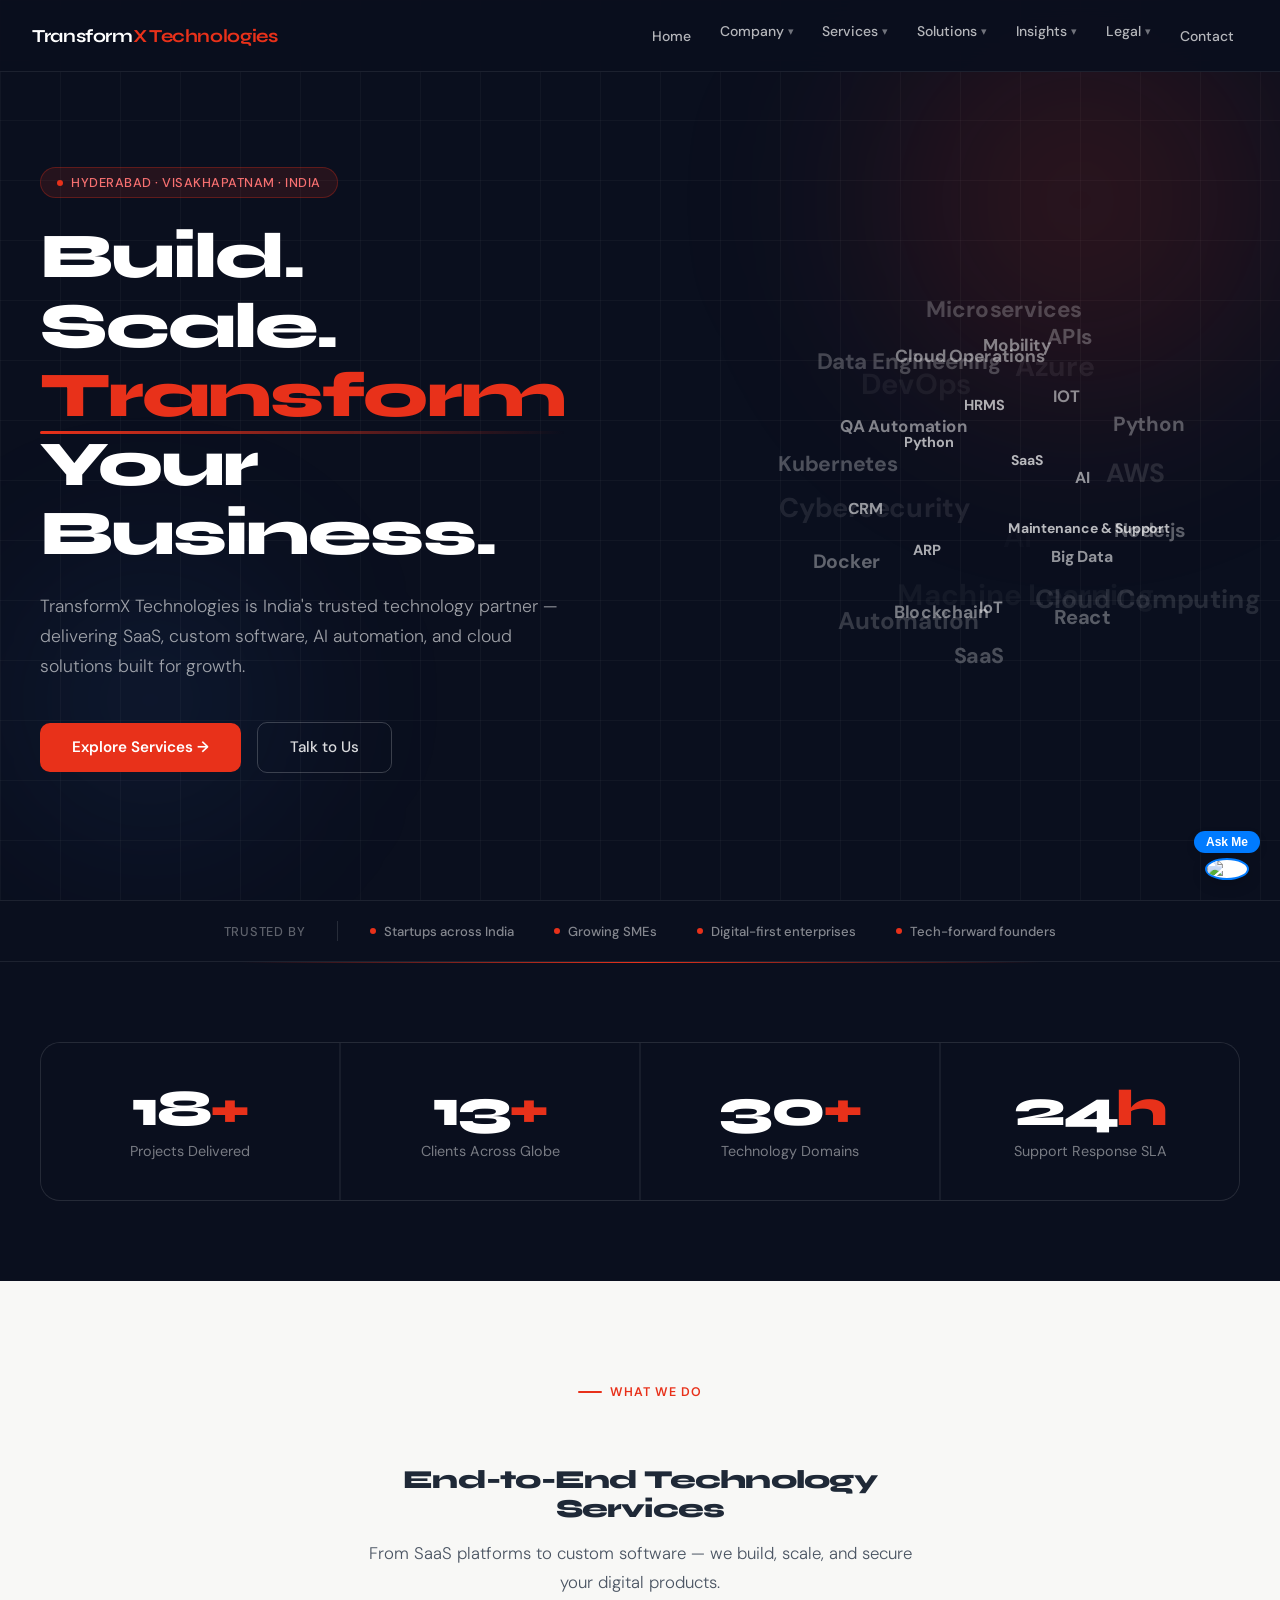
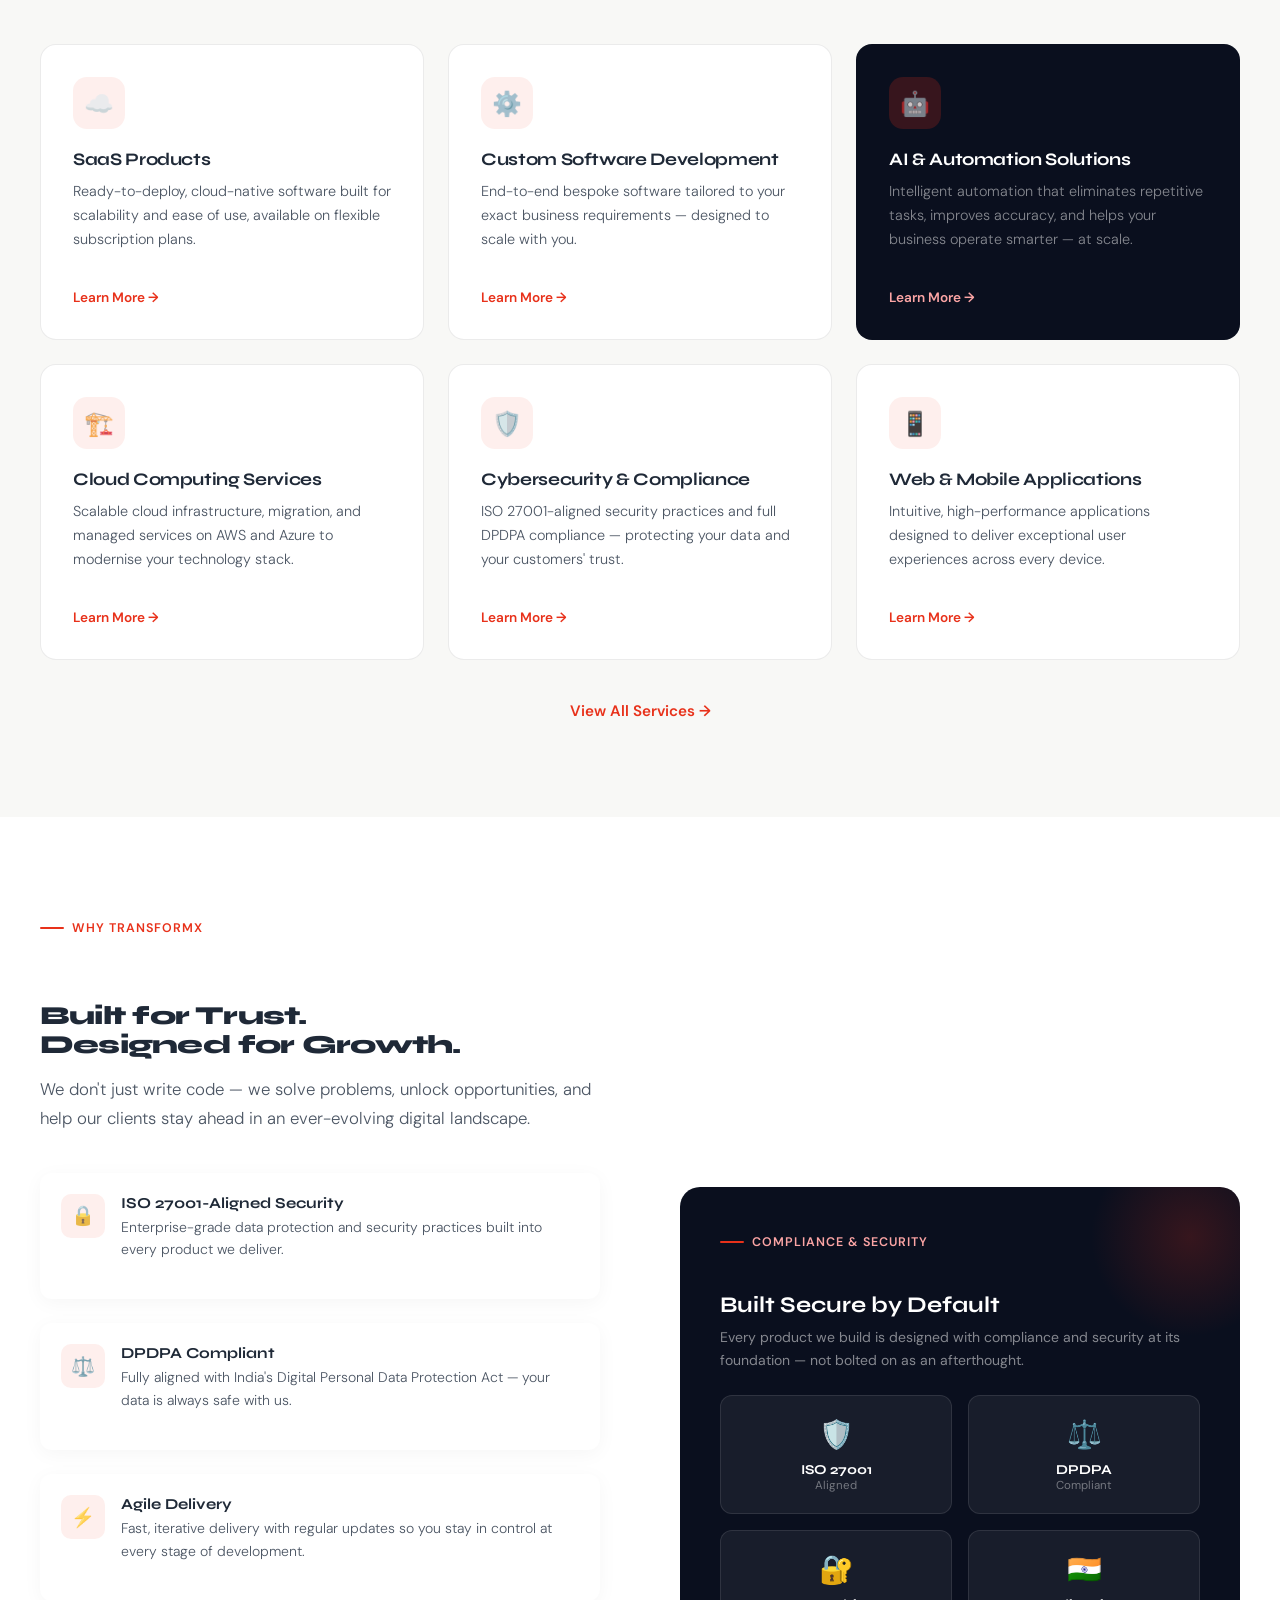
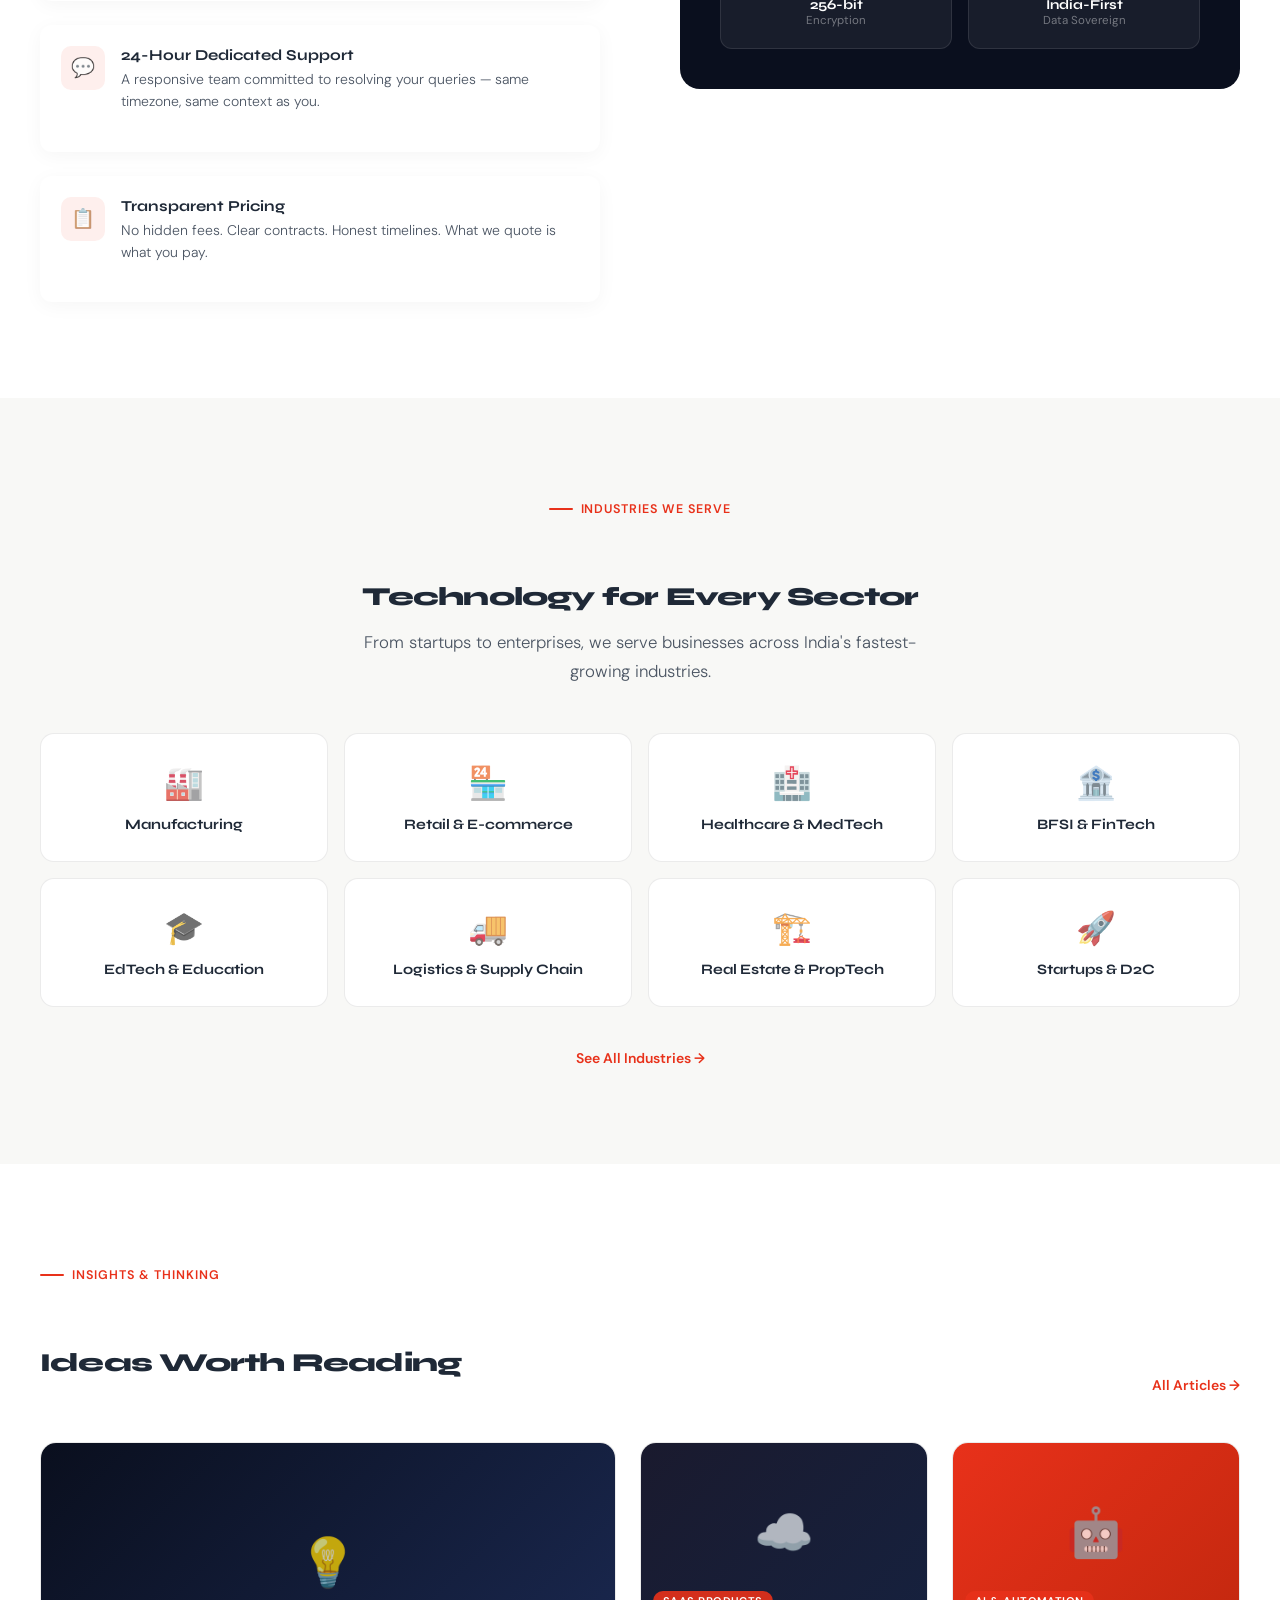
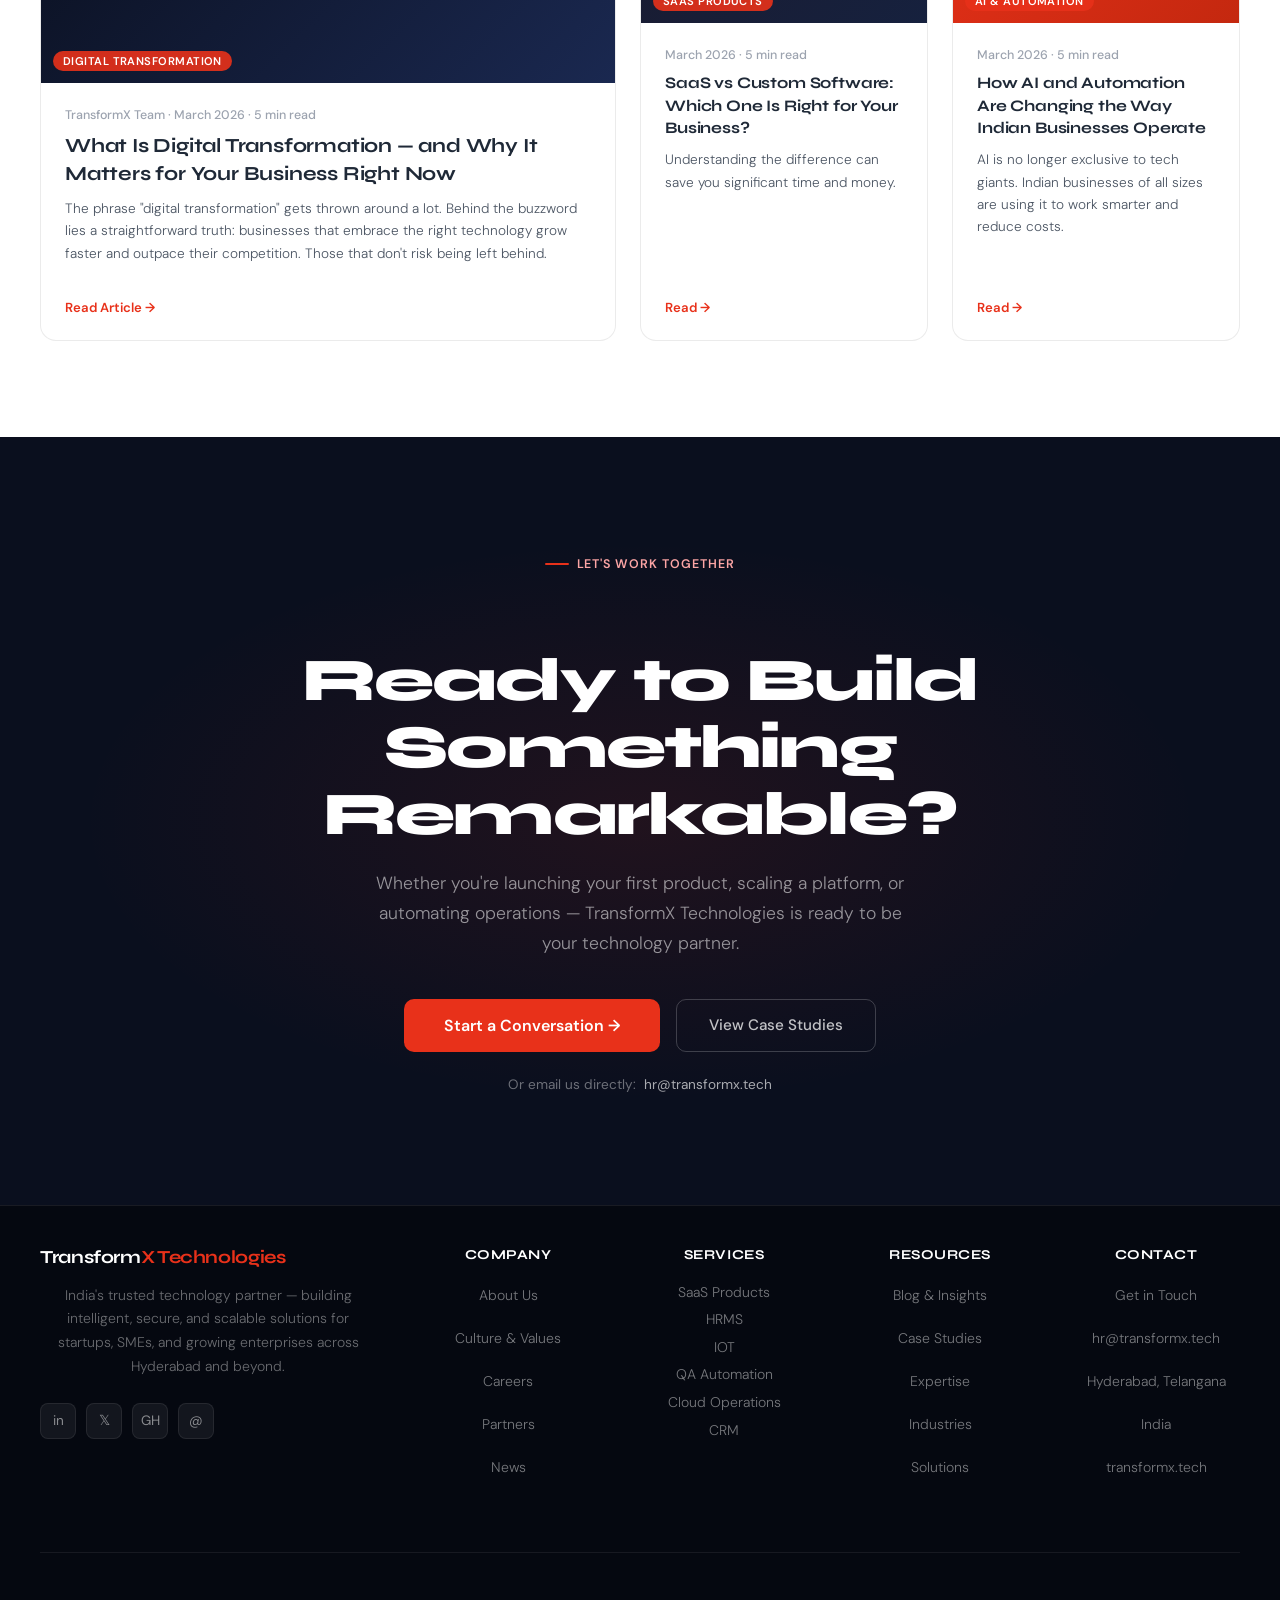
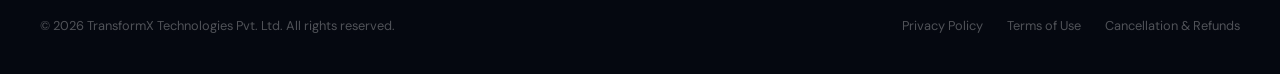
==== index.html @ 0c34adab "responsive" ====
<!DOCTYPE html>
<html lang="en">
<head>
  <meta charset="UTF-8">
  <meta name="viewport" content="width=device-width, initial-scale=1.0">

  <title>TransformX Technologies | Intelligent. Secure. Scalable.</title>

  <meta name="description" content="TransformX Technologies — India's trusted technology partner for SaaS, Custom Software, AI Automation, Cloud & Cybersecurity solutions.">

  <!-- ✅ FAVICON -->
  <link rel="icon" type="image/png" href="images\favicon.png">

  <!-- ✅ STYLES -->
  <link rel="stylesheet" href="styles.css">

  <!-- FONTS -->
  <link rel="preconnect" href="https://fonts.googleapis.com">
  <link href="https://fonts.googleapis.com/css2?family=Syne:wght@400;500;600;700;800&family=DM+Sans:ital,wght@0,300;0,400;0,500;0,600;1,400&display=swap" rel="stylesheet">
</head>
<body>

<!-- NAVBAR -->
<nav class="navbar" id="navbar">
  <a href="index.html" class="nav-logo">
    <img src="1774862507089_TransformX_Technologies__logo.jpg" alt="TransformX Logo" onerror="this.style.display='none'">
    <span class="nav-logo-text">Transform<span>X Technologies</span></span>
  </a>
  <ul class="nav-links">
    <li><a href="index.html">Home</a></li>
    <li class="nav-dropdown">
      <a href="company.html">Company</a>
      <div class="dropdown-menu">
        <a href="company.html#about">About Us</a>
        <a href="company.html#culture">Culture & Values</a>
        <a href="company.html#careers">Careers</a>
        <a href="company.html#partners">Partners</a>
      </div>
    </li>
    <li class="nav-dropdown">
      <a href="services.html">Services</a>
      <div class="dropdown-menu">
        <a href="services.html">All Services</a>
        <a href="services.html#saas">SaaS Products</a>
        <a href="services.html#hrms">HRMS</a>
        <a href="services.html#iot">IOT</a>
        <a href="services.html#qa">QA Automation</a>
        <a href="services.html#cloud">Cloud Operations</a>
        <a href="services.html#crm">CRM</a>
      </div>
    </li>
    <li class="nav-dropdown">
      <a href="solutions.html">Solutions</a>
      <div class="dropdown-menu">
        <a href="solutions.html">All Solutions</a>
        <a href="solutions.html#industries">By Industry</a>
        <a href="solutions.html#expertise">Expertise</a>
      </div>
    </li>
    <li class="nav-dropdown">
      <a href="insights.html">Insights</a>
      <div class="dropdown-menu">
        <a href="insights.html#blogs">Blog & Articles</a>
        <a href="insights.html#case-studies">Case Studies</a>
        <a href="insights.html#news">News</a>
      </div>
    </li>
        <li class="nav-dropdown">
      <a href="terms.html" class="active">Legal</a>
      <div class="dropdown-menu">
        <a href="terms.html#privacy">Privacy Policy</a>
        <a href="terms.html#terms">Terms of Use</a>
        <a href="terms.html#refund">Refund Policy</a>
      </div>
    </li>
    <li><a href="contact.html">Contact</a></li>
    
  </ul>
  <button class="nav-toggle" id="navToggle" aria-label="Menu">
    <span></span><span></span><span></span>
  </button>
</nav>

<!-- MOBILE NAV -->
<div class="mobile-nav" id="mobileNav">
  <a href="index.html">Home</a>
  <a href="company.html#about ">About Us</a>
  <a href="services.html">Services</a>
  <a href="solutions.html">Solutions</a>
  <a href="solutions.html#industries">Industries</a>
  <a href="solutions.html#expertise">Expertise</a>
  <a href="insights.html">Insights</a>
  <a href="insights.html#case-studies">Case Studies</a>
  <a href="careers.html">Careers</a>
  <a href="company.html#culture">Culture & Values</a>
  <a href="company.html#partners">Partners</a>
  <a href="insights.html#news">News</a>
  <a href="contact.html">Contact Us</a>
  <a href="contact.html" class="mob-cta">Get Started →</a>
</div>

<!-- HERO -->
<section class="hero">
  <div class="hero-bg">
    <div class="hero-grid"></div>
    <div class="hero-orb hero-orb-1"></div>
    <div class="hero-orb hero-orb-2"></div>
  </div>
  <div class="hero-inner">
    <div class="hero-content">
      <div class="hero-badge">Hyderabad · Visakhapatnam · India</div>
      <h1 class="hero-title">
        Build. Scale.<br>
        <span class="underline-text accent">Transform</span><br>
        Your Business.
      </h1>
      <p class="hero-desc">TransformX Technologies is India's trusted technology partner — delivering SaaS, custom software, AI automation, and cloud solutions built for growth.</p>
      <div class="hero-actions">
        <a href="services.html" class="btn-primary">Explore Services →</a>
        <a href="contact.html" class="btn-outline">Talk to Us</a>
      </div>
    </div>
    <div class="hero-visual">
  <div class="text-cloud" id="textCloud">

  <span>AI</span>
  <span>Machine Learning</span>
  <span>Cloud Computing</span>
  <span>AWS</span>
  <span>Azure</span>
  <span>DevOps</span>
  <span>Cybersecurity</span>
  <span>Automation</span>
  <span>SaaS</span>
  <span>React</span>
  <span>Node.js</span>
  <span>Python</span>
  <span>APIs</span>
  <span>Microservices</span>
  <span>Data Engineering</span>
  <span>Kubernetes</span>
  <span>Docker</span>
  <span>Blockchain</span>
  <span>IoT</span>
  <span>Big Data</span>

    <span>AI</span>
  <span>IOT</span>
  <span>Mobility</span>
  <span>Cloud Operations</span>
  <span>QA Automation</span>
  <span>CRM</span>
  <span>ARP</span>
  <span>Maintenance & Support</span>
  <span>SaaS</span>
  <span>HRMS</span>
  <span>Python</span>
  </div>
</div>
      
    </div>
  </div>
</section>

<!-- TRUST BAR -->
<div class="trust-bar">
  <div class="trust-inner">
    <span class="trust-label">Trusted by</span>
    <div class="trust-divider"></div>
    <div class="trust-items">
      <div class="trust-item"><span class="dot"></span>Startups across India</div>
      <div class="trust-item"><span class="dot"></span>Growing SMEs</div>
      <div class="trust-item"><span class="dot"></span>Digital-first enterprises</div>
      <div class="trust-item"><span class="dot"></span>Tech-forward founders</div>
    </div>
  </div>
</div>

<!-- STATS -->
<div class="stats-section">
  <div class="section-inner">
    <div class="stats-grid">
      <div class="stat-card fade-up">
        <div class="stat-num">18<span class="red">+</span></div>
        <div class="stat-label">Projects Delivered</div>
      </div>
      <div class="stat-card fade-up fade-up-delay-1">
        <div class="stat-num">13<span class="red">+</span></div>
        <div class="stat-label">Clients Across Globe</div>
      </div>
      <div class="stat-card fade-up fade-up-delay-2">
        <div class="stat-num">30<span class="red">+</span></div>
        <div class="stat-label">Technology Domains</div>
      </div>
      <div class="stat-card fade-up fade-up-delay-3">
        <div class="stat-num">24<span class="red">h</span></div>
        <div class="stat-label">Support Response SLA</div>
      </div>
    </div>
  </div>
</div>

<!-- SERVICES -->
<section class="services-section">
  <div class="section-inner">
    <div class="services-header">
      <div>
        <div class="section-tag">What We Do</div>
        <h2 class="section-title">End-to-End Technology<br>Services</h2>
      </div>
      <div>
        <p class="section-desc">From SaaS platforms to custom software — we build, scale, and secure your digital products.</p>
      </div>
    </div>
    <div class="services-grid">
      <a href="services.html#saas" class="service-card fade-up">
        <div class="service-icon">☁️</div>
        <div class="service-name">SaaS Products</div>
        <p class="service-desc">Ready-to-deploy, cloud-native software built for scalability and ease of use, available on flexible subscription plans.</p>
        <span class="service-link">Learn More →</span>
      </a>
      <a href="services.html#custom" class="service-card fade-up fade-up-delay-1">
        <div class="service-icon">⚙️</div>
        <div class="service-name">Custom Software Development</div>
        <p class="service-desc">End-to-end bespoke software tailored to your exact business requirements — designed to scale with you.</p>
        <span class="service-link">Learn More →</span>
      </a>
      <a href="services.html#ai" class="service-card featured fade-up fade-up-delay-2">
        <div class="service-icon">🤖</div>
        <div class="service-name">AI & Automation Solutions</div>
        <p class="service-desc">Intelligent automation that eliminates repetitive tasks, improves accuracy, and helps your business operate smarter — at scale.</p>
        <span class="service-link" style="color: #fca5a5;">Learn More →</span>
      </a>
      <a href="services.html#cloud" class="service-card fade-up fade-up-delay-1">
        <div class="service-icon">🏗️</div>
        <div class="service-name">Cloud Computing Services</div>
        <p class="service-desc">Scalable cloud infrastructure, migration, and managed services on AWS and Azure to modernise your technology stack.</p>
        <span class="service-link">Learn More →</span>
      </a>
      <a href="services.html#cyber" class="service-card fade-up fade-up-delay-2">
        <div class="service-icon">🛡️</div>
        <div class="service-name">Cybersecurity & Compliance</div>
        <p class="service-desc">ISO 27001-aligned security practices and full DPDPA compliance — protecting your data and your customers' trust.</p>
        <span class="service-link">Learn More →</span>
      </a>
      <a href="services.html#web" class="service-card fade-up fade-up-delay-3">
        <div class="service-icon">📱</div>
        <div class="service-name">Web & Mobile Applications</div>
        <p class="service-desc">Intuitive, high-performance applications designed to deliver exceptional user experiences across every device.</p>
        <span class="service-link">Learn More →</span>
      </a>
    </div>

    <div class="services-cta">
  <a href="services.html" class="link-btn">View All Services →</a>
</div>

  </div>
</section>

<!-- WHY US -->
<section class="why-section">
  <div class="section-inner">
    <div class="why-grid">
      <div>
        <div class="section-tag">Why TransformX</div>
        <h2 class="section-title">Built for Trust.<br>Designed for Growth.</h2>
        <p class="section-desc" style="margin-bottom: 2.5rem;">We don't just write code — we solve problems, unlock opportunities, and help our clients stay ahead in an ever-evolving digital landscape.</p>
        <div class="why-features">
          <div class="why-feature fade-up">
            <div class="why-icon">🔒</div>
            <div class="why-content">
              <h4>ISO 27001-Aligned Security</h4>
              <p>Enterprise-grade data protection and security practices built into every product we deliver.</p>
            </div>
          </div>
          <div class="why-feature fade-up fade-up-delay-1">
            <div class="why-icon">⚖️</div>
            <div class="why-content">
              <h4>DPDPA Compliant</h4>
              <p>Fully aligned with India's Digital Personal Data Protection Act — your data is always safe with us.</p>
            </div>
          </div>
          <div class="why-feature fade-up fade-up-delay-2">
            <div class="why-icon">⚡</div>
            <div class="why-content">
              <h4>Agile Delivery</h4>
              <p>Fast, iterative delivery with regular updates so you stay in control at every stage of development.</p>
            </div>
          </div>
          <div class="why-feature fade-up fade-up-delay-3">
            <div class="why-icon">💬</div>
            <div class="why-content">
              <h4>24-Hour Dedicated Support</h4>
              <p>A responsive team committed to resolving your queries — same timezone, same context as you.</p>
            </div>
          </div>
          <div class="why-feature fade-up">
            <div class="why-icon">📋</div>
            <div class="why-content">
              <h4>Transparent Pricing</h4>
              <p>No hidden fees. Clear contracts. Honest timelines. What we quote is what you pay.</p>
            </div>
          </div>
        </div>
      </div>
      <div class="fade-up">

  <!-- VIDEO FIRST -->
  <div class="compliance-video">
    <video autoplay muted loop playsinline preload="auto">
      <source src="https://dynamic.heygen.ai/www/Home%20-%20Page%20-%20Rebrand/HEYGEN_Orb_home_ios.mp4" type="video/mp4">
    </video>
  </div>

  <!-- CARD BELOW -->
  <div class="compliance-card">
    <div class="section-tag" style="color: #fca5a5;">Compliance & Security</div>
    <h3 style="font-family: 'Syne', sans-serif; font-size: 1.4rem; font-weight: 700; color: white; margin-bottom: 0.5rem;">Built Secure by Default</h3>
    <p style="font-size: 0.875rem; color: rgba(255,255,255,0.5); line-height: 1.6;">
      Every product we build is designed with compliance and security at its foundation — not bolted on as an afterthought.
    </p>

    <div class="compliance-badges">
      <div class="compliance-badge"><span class="emoji">🛡️</span><div class="name">ISO 27001</div><div class="sub">Aligned</div></div>
      <div class="compliance-badge"><span class="emoji">⚖️</span><div class="name">DPDPA</div><div class="sub">Compliant</div></div>
      <div class="compliance-badge"><span class="emoji">🔐</span><div class="name">256-bit</div><div class="sub">Encryption</div></div>
      <div class="compliance-badge"><span class="emoji">🇮🇳</span><div class="name">India-First</div><div class="sub">Data Sovereign</div></div>
    </div>
  </div>

</div>
    </div>
  </div>
</section>

<!-- INDUSTRIES -->
<section class="industries-section">
  <div class="section-inner">
    <div style="text-align: center; margin-bottom: 3rem;">
      <div class="section-tag" style="justify-content: center;">Industries We Serve</div>
      <h2 class="section-title" style="text-align: center;">Technology for Every Sector</h2>
      <p class="section-desc" style="margin: 0 auto; text-align: center;">From startups to enterprises, we serve businesses across India's fastest-growing industries.</p>
    </div>
    <div class="industries-grid">
      <div class="industry-card fade-up"><span class="industry-icon">🏭</span><div class="industry-name">Manufacturing</div></div>
      <div class="industry-card fade-up fade-up-delay-1"><span class="industry-icon">🏪</span><div class="industry-name">Retail & E-commerce</div></div>
      <div class="industry-card fade-up fade-up-delay-2"><span class="industry-icon">🏥</span><div class="industry-name">Healthcare & MedTech</div></div>
      <div class="industry-card fade-up fade-up-delay-3"><span class="industry-icon">🏦</span><div class="industry-name">BFSI & FinTech</div></div>
      <div class="industry-card fade-up"><span class="industry-icon">🎓</span><div class="industry-name">EdTech & Education</div></div>
      <div class="industry-card fade-up fade-up-delay-1"><span class="industry-icon">🚚</span><div class="industry-name">Logistics & Supply Chain</div></div>
      <div class="industry-card fade-up fade-up-delay-2"><span class="industry-icon">🏗️</span><div class="industry-name">Real Estate & PropTech</div></div>
      <div class="industry-card fade-up fade-up-delay-3"><span class="industry-icon">🚀</span><div class="industry-name">Startups & D2C</div></div>
    </div>
    <div style="text-align: center; margin-top: 2.5rem;"><a href="industries.html" class="link-btn">See All Industries →</a></div>
  </div>
</section>

<!-- INSIGHTS -->
<section class="insights-section">
  <div class="section-inner">
    <div class="insights-header">
      <div>
        <div class="section-tag">Insights & Thinking</div>
        <h2 class="section-title">Ideas Worth Reading</h2>
      </div>
      <a href="insights.html" class="link-btn">All Articles →</a>
    </div>
    <div class="insights-grid">
      <a href="insights.html#digital-transformation" class="insight-card featured fade-up">
        <div class="insight-img bg-1"><span>💡</span><span class="insight-tag">Digital Transformation</span></div>
        <div class="insight-body">
          <div class="insight-meta">TransformX Team · March 2026 · 5 min read</div>
          <div class="insight-title">What Is Digital Transformation — and Why It Matters for Your Business Right Now</div>
          <p class="insight-excerpt">The phrase "digital transformation" gets thrown around a lot. Behind the buzzword lies a straightforward truth: businesses that embrace the right technology grow faster and outpace their competition. Those that don't risk being left behind.</p>
          <span class="insight-read-more">Read Article →</span>
        </div>
      </a>
      <a href="insights.html#saas-vs-custom" class="insight-card fade-up fade-up-delay-1">
        <div class="insight-img bg-2"><span>☁️</span><span class="insight-tag">SaaS Products</span></div>
        <div class="insight-body">
          <div class="insight-meta">March 2026 · 5 min read</div>
          <div class="insight-title">SaaS vs Custom Software: Which One Is Right for Your Business?</div>
          <p class="insight-excerpt">Understanding the difference can save you significant time and money.</p>
          <span class="insight-read-more">Read →</span>
        </div>
      </a>
      <a href="insights.html#ai-automation" class="insight-card fade-up fade-up-delay-2">
        <div class="insight-img bg-4"><span>🤖</span><span class="insight-tag">AI & Automation</span></div>
        <div class="insight-body">
          <div class="insight-meta">March 2026 · 5 min read</div>
          <div class="insight-title">How AI and Automation Are Changing the Way Indian Businesses Operate</div>
          <p class="insight-excerpt">AI is no longer exclusive to tech giants. Indian businesses of all sizes are using it to work smarter and reduce costs.</p>
          <span class="insight-read-more">Read →</span>
        </div>
      </a>
    </div>
  </div>
</section>

<!-- CTA -->
<section class="cta-section">
  <div class="section-inner" style="position: relative; z-index: 2;">
    <div class="section-tag" style="justify-content: center; color: #fca5a5;">Let's Work Together</div>
    <h2 class="cta-title">Ready to Build Something<br>Remarkable?</h2>
    <p class="cta-desc">Whether you're launching your first product, scaling a platform, or automating operations — TransformX Technologies is ready to be your technology partner.</p>
    <div class="cta-actions">
      <a href="contact.html" class="btn-primary" style="font-size: 1rem; padding: 1rem 2.5rem;">Start a Conversation →</a>
      <a href="insights.html#case-studies" class="btn-outline" style="color: rgba(255,255,255,0.75);">View Case Studies</a>
    </div>
    <div class="cta-email">
      <span>Or email us directly:</span>
      <a href="mailto:hr@transformx.tech">hr@transformx.tech</a>
    </div>
  </div>
</section>


<!-- Chatbot Container -->
<!-- Bot Container -->
<div id="bot-container">
    <div id="chat-window" class="hidden">
        <div id="chat-header">
            <span>TransformX Assistant</span>
            <button onclick="toggleChat()" id="close-btn">&times;</button>
        </div>
        <div id="chat-body">
            <div class="bot-msg">Hi! I am TransformX Bot. How can I assist you today?</div>
        </div>
        <div id="chat-footer">
            <!-- Text color forced to Black here -->
            <input type="text" id="user-input" placeholder="Type your message..." autocomplete="off" style="color: black !important; background-color: white !important;">
            <button onclick="sendMessage()" id="send-btn">Send</button>
        </div>
    </div>

    <div id="bot-icon-wrapper" onclick="toggleChat()">
        <div class="ask-me-bubble">Ask Me</div>
        <div id="bot-icon">
            <img src="https://cdn-icons-png.flaticon.com/512/4712/4712035.png" alt="Bot">
        </div>
    </div>
</div>

<!-- FOOTER -->
<footer>
  <div class="footer-inner">
    <div class="footer-top">
      <div class="footer-brand">
        <a href="index.html" class="nav-logo">
          <img src="1774862507089_TransformX_Technologies__logo.jpg" alt="TransformX" style="height: 32px;" onerror="this.style.display='none'">
          <span class="nav-logo-text">Transform<span>X Technologies</span></span>
        </a>
        <p class="footer-tagline">India's trusted technology partner — building intelligent, secure, and scalable solutions for startups, SMEs, and growing enterprises across Hyderabad and beyond.</p>
        <div class="footer-socials">
          <a href="#" class="social-link" title="LinkedIn">in</a>
          <a href="#" class="social-link" title="Twitter">𝕏</a>
          <a href="#" class="social-link" title="GitHub">GH</a>
          <a href="mailto:hr@transformx.tech" class="social-link" title="Email">@</a>
        </div>
      </div>
      <div class="footer-col">
        <h5>Company</h5>
        <ul>
          <li><a href="company.html#about">About Us</a></li>
          <li><a href="company.html#culture">Culture & Values</a></li>
          <li><a href="company.html#careers">Careers</a></li>
          <li><a href="company.html#partners">Partners</a></li>
          <li><a href="company.html#news">News</a></li>
        </ul>
      </div>
      <div class="footer-col">
        <h5>Services</h5>
        <ul>
        <a href="services.html#saas">SaaS Products</a>
        <a href="services.html#hrms">HRMS</a>
        <a href="services.html#iot">IOT</a>
        <a href="services.html#qa">QA Automation</a>
        <a href="services.html#cloud">Cloud Operations</a>
        <a href="services.html#crm">CRM</a>
        </ul>
      </div>
      <div class="footer-col">
        <h5>Resources</h5>
        <ul>
          <li><a href="insights.html#blogs">Blog & Insights</a></li>
          <li><a href="insights.html#case-studies">Case Studies</a></li>
          <li><a href="solutions.html#expertise">Expertise</a></li>
          <li><a href="solutions.html#industries">Industries</a></li>
          <li><a href="solutions.html">Solutions</a></li>
        </ul>
      </div>
      <div class="footer-col">
        <h5>Contact</h5>
        <ul>
          <li><a href="contact.html">Get in Touch</a></li>
          <li><a href="mailto:hr@transformx.tech">hr@transformx.tech</a></li>
          <li><a href="#">Hyderabad, Telangana</a></li>
          <li><a href="#">India</a></li>
          <li><a href="#">transformx.tech</a></li>
        </ul>
      </div>
    </div>
    <div class="footer-bottom">
      <div class="footer-copy">© 2026 TransformX Technologies Pvt. Ltd. All rights reserved.</div>
      <div class="footer-legal">
        <a href="terms.html#privacy">Privacy Policy</a>
        <a href="terms.html#terms">Terms of Use</a>
        <a href="terms.html#refund">Cancellation & Refunds</a>
      </div>
    </div>
  </div>
</footer>

<script>
  const navbar = document.getElementById('navbar');
  window.addEventListener('scroll', () => {
    navbar.classList.toggle('scrolled', window.scrollY > 30);
  });

  const navToggle = document.getElementById('navToggle');
  const mobileNav = document.getElementById('mobileNav');
  navToggle.addEventListener('click', () => mobileNav.classList.toggle('open'));

  

  const fadeEls = document.querySelectorAll('.fade-up');
  const observer = new IntersectionObserver((entries) => {
    entries.forEach(e => {
      if (e.isIntersecting) { e.target.classList.add('visible'); observer.unobserve(e.target); }
    });
  }, { threshold: 0.12 });
  fadeEls.forEach(el => observer.observe(el));

const container = document.getElementById("textCloud");
const items = container.querySelectorAll("span");

const radius = 160;
let angleX = 0;
let angleY = 0;

// distribute points on sphere
items.forEach((el, i) => {
  const phi = Math.acos(-1 + (2 * i) / items.length);
  const theta = Math.sqrt(items.length * Math.PI) * phi;

  el.dataset.x = radius * Math.cos(theta) * Math.sin(phi);
  el.dataset.y = radius * Math.sin(theta) * Math.sin(phi);
  el.dataset.z = radius * Math.cos(phi);
});

function rotate() {
  angleX += 0.002;
  angleY += 0.002;

  items.forEach((el) => {
    let x = parseFloat(el.dataset.x);
    let y = parseFloat(el.dataset.y);
    let z = parseFloat(el.dataset.z);

    // rotate X
    let y1 = y * Math.cos(angleX) - z * Math.sin(angleX);
    let z1 = y * Math.sin(angleX) + z * Math.cos(angleX);

    // rotate Y
    let x2 = x * Math.cos(angleY) - z1 * Math.sin(angleY);
    let z2 = x * Math.sin(angleY) + z1 * Math.cos(angleY);

    let scale = 400 / (400 + z2);

    let xPos = x2 * scale;
    let yPos = y1 * scale;

    el.style.transform = `translate(${xPos}px, ${yPos}px) scale(${scale})`;

    // opacity for depth
    el.style.opacity = (z2 + radius) / (2 * radius);
  });

  requestAnimationFrame(rotate);
}
rotate();

/* MOUSE CONTROL */
document.addEventListener("mousemove", (e) => {
  angleY = (e.clientX / window.innerWidth - 0.5) * 0.5;
  angleX = (e.clientY / window.innerHeight - 0.5) * 0.5;
});  



/*const toggle = document.getElementById("navToggle");
const mobileNav = document.getElementById("mobileNav");

toggle.onclick = () => {
  mobileNav.classList.toggle("active");
};*/



function toggleChat() {
    const chatWindow = document.getElementById('chat-window');
    chatWindow.classList.toggle('hidden');
    
    // Focus input when opened
    if (!chatWindow.classList.contains('hidden')) {
        document.getElementById('user-input').focus();
    }
}

// Allow Enter key to send message
document.getElementById('user-input').addEventListener('keypress', function (e) {
    if (e.key === 'Enter') {
        sendMessage();
    }
});

function sendMessage() {
    const input = document.getElementById('user-input');
    const message = input.value.trim();
    
    if (message === "") return;

    appendMessage(message, 'user-msg');
    input.value = "";

    setTimeout(() => {
        const response = getBotResponse(message.toLowerCase());
        appendMessage(response, 'bot-msg');
    }, 600);
}

function appendMessage(text, className) {
    const chatBody = document.getElementById('chat-body');
    const msgDiv = document.createElement('div');
    msgDiv.className = className;
    msgDiv.innerText = text;
    chatBody.appendChild(msgDiv);
    chatBody.scrollTop = chatBody.scrollHeight;
}

function getBotResponse(input) {
    const msg = input.toLowerCase(); // User adigina text ni lowercase loki marchali accuracy kosam

    // --- 1. GENERAL CONVERSATIONS ---
    if (msg.includes("hello") || msg.includes("hi") || msg.includes("hey")) {
        return "Hello! I am Rubix. Welcome to TransformX Technologies. How can I help you today?";
    }
    if (msg.includes("your name") || msg.includes("who are you")) {
        return "My name is Rubix, your friendly TransformX virtual assistant!";
    }
    if (msg.includes("how are you")) {
        return "I'm doing great! Ready to solve your IT problems. How about you?";
    }
    if (msg.includes("thinnava") || msg.includes("had lunch") || msg.includes("had dinner") || msg.includes("eat")) {
        return "Haha, I am a robot! I only consume data and electricity. But thank you for your concern! 😊";
    }

    // --- 2. COMPANY & PRICING ---
    if (msg.includes("about")) {
        return "TransformX Technologies is a leading IT firm specializing in digital transformation and innovative tech solutions.";
    }
    if (msg.includes("price") || msg.includes("cost")) {
        return "Pricing depends on the project scope. Please leave your email or contact us for a custom quote.";
    }

    // --- 3. GENERAL IT SUPPORT & CONTACT ---
    if (msg.includes("services")) {
        return "We provide hardware troubleshooting, software installation, network setup, cybersecurity, and cloud solutions.";
    }
    if (msg.includes("contact") || msg.includes("reach")) {
        return "You can reach us at contact@transformx.com, by phone, or through our support ticket system.";
    }
    if (msg.includes("hours") || msg.includes("time")) {
        return "Our support hours are 9 AM – 6 PM, Monday to Friday. Emergency support is available 24/7.";
    }
    if (msg.includes("quickly") || msg.includes("resolved") || msg.includes("how long")) {
        return "Most issues are solved within 24–48 hours, depending on the complexity.";
    }
    if (msg.includes("remote")) {
        return "Yes, we can securely access your system remotely to troubleshoot and fix issues.";
    }

    // --- 4. HARDWARE & DEVICES ---
    if (msg.includes("not start") || msg.includes("won't start")) {
        return "Check power connections first. If it still doesn't start, please contact our IT support.";
    }
    if (msg.includes("printer")) {
        return "Yes, we help with driver installation, network connectivity, and troubleshooting printer errors.";
    }
    if (msg.includes("repair") || msg.includes("laptop") || msg.includes("desktop")) {
        return "Yes, we handle hardware repairs, upgrades, and replacements for all office devices.";
    }
    if (msg.includes("spare") || msg.includes("loaner")) {
        return "Yes, we offer loaner devices if your repair is going to take a long time.";
    }

    // --- 5. SOFTWARE & APPLICATIONS ---
    if (msg.includes("install software")) {
        return "Yes, we install licensed software and ensure it's compatible with your system.";
    }
    if (msg.includes("crash") || msg.includes("application keeps crashing")) {
        return "Try restarting the app and checking for updates. If the issue persists, contact support.";
    }
    if (msg.includes("recover") || msg.includes("lost files")) {
        return "We can attempt to recover lost files depending on backup availability and disk condition.";
    }

    // --- 6. NETWORKING & CONNECTIVITY ---
    if (msg.includes("internet") || msg.includes("slow")) {
        return "Restart your router and check for background downloads. Contact us if it doesn't improve.";
    }
    if (msg.includes("wifi") || msg.includes("wi-fi")) {
        return "Yes, we design and install secure wireless networks for office environments.";
    }
    if (msg.includes("vpn")) {
        return "To connect, use the provided VPN client and enter your company login credentials.";
    }
    if (msg.includes("shared drive") || msg.includes("access files")) {
        return "Ensure you're connected to the network and have the necessary permissions assigned.";
    }

    // --- 7. CYBERSECURITY ---
    if (msg.includes("virus") || msg.includes("protect")) {
        return "Keep your antivirus updated, avoid suspicious links, and run regular scans.";
    }
    if (msg.includes("phishing") || msg.includes("suspicious email")) {
        return "Do not click any links! Report the email to IT immediately.";
    }
    if (msg.includes("password") && (msg.includes("change") || msg.includes("often"))) {
        return "We recommend changing your password every 60–90 days for maximum security.";
    }

    // --- 8. CLOUD & STORAGE ---
    if (msg.includes("cloud storage")) {
        return "Yes, we provide secure cloud storage with automated backup options.";
    }
    if (msg.includes("migrate")) {
        return "Yes, we handle secure data migration to the cloud with minimal downtime.";
    }

    // --- 9. ACCOUNTS & ACCESS ---
    if (msg.includes("forgot") && msg.includes("password")) {
        return "Use the 'Forgot Password' option on the portal or contact support for a manual reset.";
    }
    if (msg.includes("2fa") || msg.includes("authentication")) {
        return "Follow our internal guide or contact IT to set up two-factor authentication.";
    }
    if (msg.includes("email setup")) {
        return "Yes, we configure email accounts on both desktop and mobile devices.";
    }

    // --- 10. POLICIES & COMPLIANCE ---
    if (msg.includes("privacy") || msg.includes("gdpr")) {
        return "Yes, we strictly comply with GDPR, HIPAA, and other relevant data standards.";
    }
    if (msg.includes("training") || msg.includes("awareness")) {
        return "Yes, we offer regular cybersecurity awareness training for all staff members.";
    }

    // --- 11. ADVANCED SERVICES ---
    if (msg.includes("consulting")) {
        return "Yes, we provide IT consulting to optimize your infrastructure and workflows.";
    }
    if (msg.includes("digital transformation")) {
        return "Yes, we guide organizations in adopting modern technologies for business growth.";
    }

    // --- 12. TROUBLESHOOTING BASICS ---
    if (msg.includes("slow system") || msg.includes("running slow")) {
        return "Try restarting your device, clearing cache, and checking for pending updates.";
    }
    if (msg.includes("frozen") || msg.includes("screen")) {
        return "Press Ctrl+Alt+Del (Windows) or Force Quit (Mac) to restart or close frozen apps.";
    }
    if (msg.includes("mobile") || msg.includes("phone")) {
        return "Yes, we support smartphones and tablets for business use cases.";
    }

    // --- DEFAULT RESPONSE ---
    return "That's a great question! I'm not quite sure about that specific detail. Let me connect you with an expert, or you can email contact@transformx.com.";
}


</script>
</body>
</html>
---- styles.css ----
:root {
    --navy: #0A0F1E;
    --navy-mid: #111827;
    --navy-light: #1a2336;
    --red: #E8311A;
    --red-dark: #c4280f;
    --red-glow: rgba(232,49,26,0.15);
    --white: #ffffff;
    --off-white: #f8f8f6;
    --gray-100: #f3f4f6;
    --gray-400: #9ca3af;
    --gray-600: #4b5563;
    --gray-800: #1f2937;
    --text-body: #374151;
    --border: rgba(255,255,255,0.08);
    --border-light: rgba(0,0,0,0.08);
    --transition: cubic-bezier(0.4, 0, 0.2, 1);
  }

  *, *::before, *::after { box-sizing: border-box; margin: 0; padding: 0; }
  html { scroll-behavior: smooth; font-size: 16px; }
  body { font-family: 'DM Sans', sans-serif; color: var(--text-body); background: var(--white); overflow-x: hidden; }

  /* ===== NAVBAR ===== */
  .navbar {
    position: fixed; top: 0; left: 0; right: 0; z-index: 1000;
    padding: 0 2rem; height: 72px;
    display: flex; align-items: center; justify-content: space-between;
    background: rgba(10,15,30,0.92); backdrop-filter: blur(20px);
    border-bottom: 1px solid var(--border);
    transition: all 0.3s var(--transition);
  }
  .navbar.scrolled { background: rgba(10,15,30,0.98); box-shadow: 0 4px 40px rgba(0,0,0,0.3); }
  .nav-logo { display: flex; align-items: center; gap: 10px; text-decoration: none; }
  .nav-logo img { height: 36px; width: 36px; object-fit: contain; }
  .nav-logo-text { font-family: 'Syne', sans-serif; font-weight: 700; font-size: 1.15rem; color: var(--white); letter-spacing: -0.02em; }
  .nav-logo-text span { color: var(--red); }
  .nav-links { display: flex; align-items: center; gap: 0; list-style: none; }
  .nav-links a { font-size: 0.875rem; font-weight: 500; color: rgba(255,255,255,0.7); text-decoration: none; padding: 0.5rem 0.9rem; border-radius: 6px; transition: color 0.2s, background 0.2s; white-space: nowrap; }
  .nav-links a:hover { color: var(--white); background: rgba(255,255,255,0.07); }
  .nav-dropdown { position: relative; }
  .nav-dropdown > a {
  display: inline-flex;
  align-items: center;
  gap: 4px;
}

.nav-links li {
  display: flex;
  align-items: center;
}
  .nav-dropdown > a::after { content: '▾'; font-size: 0.7rem; opacity: 0.6; }
 .dropdown-menu {
  display: none;
  position: absolute;
  top: 100%;   /* ✅ FIXED */
  left: 0;
  background: var(--navy-mid);
  border: 1px solid var(--border);
  border-radius: 10px;
  padding: 0.5rem;
  min-width: 200px;
  box-shadow: 0 20px 60px rgba(0,0,0,0.4);
  z-index: 100;
}

.nav-dropdown {
  position: relative;
  padding-bottom: 10px; /* prevents hover break */
}
  .nav-dropdown:hover .dropdown-menu { display: block; }
  .dropdown-menu a { display: block; padding: 0.5rem 1rem; color: rgba(255,255,255,0.75); font-size: 0.85rem; border-radius: 6px; transition: all 0.2s; }
  .dropdown-menu a:hover { background: var(--red-glow); color: var(--red); }
  .nav-cta { background: var(--red) !important; color: var(--white) !important; padding: 0.5rem 1.25rem !important; border-radius: 8px !important; font-weight: 600 !important; }
  .nav-cta:hover { background: var(--red-dark) !important; transform: translateY(-1px); }
  .nav-toggle { display: none; flex-direction: column; gap: 5px; cursor: pointer; padding: 4px; background: none; border: none; }
  .nav-toggle span { display: block; width: 24px; height: 2px; background: var(--white); border-radius: 2px; }

  /* ===== HERO ===== */
  .hero {
    min-height: 100vh; background: var(--navy);
    display: flex; align-items: center; position: relative; overflow: hidden;
    padding: 100px 2rem 60px;
  }
  .hero-bg { position: absolute; inset: 0; overflow: hidden; pointer-events: none; }
  .hero-orb { position: absolute; border-radius: 50%; filter: blur(80px); }
  .hero-orb-1 { width: 600px; height: 600px; background: radial-gradient(circle, rgba(232,49,26,0.2) 0%, transparent 70%); top: -100px; right: -100px; animation: float 8s ease-in-out infinite; }
  .hero-orb-2 { width: 400px; height: 400px; background: radial-gradient(circle, rgba(59,130,246,0.12) 0%, transparent 70%); bottom: 0; left: -50px; animation: float 10s ease-in-out infinite reverse; }
  .hero-grid { position: absolute; inset: 0; background-image: linear-gradient(rgba(255,255,255,0.03) 1px, transparent 1px), linear-gradient(90deg, rgba(255,255,255,0.03) 1px, transparent 1px); background-size: 60px 60px; }
  @keyframes float { 0%, 100% { transform: translateY(0) scale(1); } 50% { transform: translateY(-30px) scale(1.05); } }
  .hero-inner { max-width: 1200px; margin: 0 auto; width: 100%; position: relative; z-index: 2; display: grid; grid-template-columns: 1fr 1fr; gap: 4rem; align-items: center; }
  .hero-badge { display: inline-flex; align-items: center; gap: 8px; background: rgba(232,49,26,0.12); border: 1px solid rgba(232,49,26,0.3); border-radius: 100px; padding: 6px 16px; margin-bottom: 1.5rem; font-size: 0.8rem; font-weight: 500; color: #f87171; letter-spacing: 0.04em; text-transform: uppercase; }
  .hero-badge::before { content: ''; width: 6px; height: 6px; border-radius: 50%; background: var(--red); animation: pulse 2s ease-in-out infinite; }
  @keyframes pulse { 0%, 100% { opacity: 1; transform: scale(1); } 50% { opacity: 0.5; transform: scale(0.8); } }
  .hero-title { font-family: 'Syne', sans-serif; font-size: clamp(2.5rem, 5vw, 4.2rem); font-weight: 800; line-height: 1.08; color: var(--white); letter-spacing: -0.03em; margin-bottom: 1.5rem; }
  .hero-title .accent { color: var(--red); }
  .hero-title .underline-text { position: relative; display: inline-block; }
  .hero-title .underline-text::after { content: ''; position: absolute; bottom: -4px; left: 0; right: 0; height: 3px; background: linear-gradient(90deg, var(--red), transparent); border-radius: 2px; }
  .hero-desc { font-size: 1.1rem; line-height: 1.7; color: rgba(255,255,255,0.6); margin-bottom: 2.5rem; max-width: 520px; font-weight: 300; }
  .hero-actions { display: flex; gap: 1rem; flex-wrap: wrap; align-items: center; }
  .btn-primary { display: inline-flex; align-items: center; gap: 8px; background: var(--red); color: var(--white); padding: 0.9rem 2rem; border-radius: 10px; font-weight: 600; font-size: 0.95rem; text-decoration: none; transition: all 0.25s var(--transition); border: none; cursor: pointer; }
  .btn-primary:hover { background: var(--red-dark); transform: translateY(-2px); box-shadow: 0 8px 30px rgba(232,49,26,0.35); }
  .btn-outline { display: inline-flex; align-items: center; gap: 8px; background: transparent; color: rgba(255,255,255,0.85); padding: 0.9rem 2rem; border-radius: 10px; font-weight: 500; font-size: 0.95rem; text-decoration: none; border: 1px solid rgba(255,255,255,0.2); transition: all 0.25s; }
  .btn-outline:hover { background: rgba(255,255,255,0.07); border-color: rgba(255,255,255,0.4); }

  /* Hero Visual */
  .hero-visual { position: relative; display: flex; align-items: center; justify-content: center; }
  .hero-card-stack { position: relative; width: 100%; max-width: 440px; }
  .hero-main-card { background: rgba(255,255,255,0.05); border: 1px solid rgba(255,255,255,0.1); border-radius: 20px; padding: 2rem; backdrop-filter: blur(10px); position: relative; z-index: 2; animation: cardFloat 6s ease-in-out infinite; }
  @keyframes cardFloat { 0%, 100% { transform: translateY(0); } 50% { transform: translateY(-12px); } }
  .hero-stat-row { display: grid; grid-template-columns: repeat(3, 1fr); gap: 1rem; margin-top: 1.25rem; }
  .hero-stat { text-align: center; padding: 1rem; background: rgba(255,255,255,0.04); border-radius: 12px; border: 1px solid rgba(255,255,255,0.07); }
  .hero-stat-num { font-family: 'Syne', sans-serif; font-size: 1.75rem; font-weight: 800; color: var(--white); }
  .hero-stat-num span { color: var(--red); }
  .hero-stat-label { font-size: 0.72rem; color: rgba(255,255,255,0.45); margin-top: 2px; line-height: 1.3; }
  .hero-card-title { font-family: 'Syne', sans-serif; font-size: 1rem; font-weight: 700; color: var(--white); margin-bottom: 1rem; }
  .tech-pill-group { display: flex; flex-wrap: wrap; gap: 8px; }
  .tech-pill { background: rgba(232,49,26,0.12); border: 1px solid rgba(232,49,26,0.25); color: #fca5a5; padding: 4px 12px; border-radius: 100px; font-size: 0.75rem; font-weight: 500; }
  .floating-badge { position: absolute; background: var(--navy-mid); border: 1px solid rgba(255,255,255,0.12); border-radius: 12px; padding: 10px 16px; display: flex; align-items: center; gap: 10px; box-shadow: 0 20px 60px rgba(0,0,0,0.4); backdrop-filter: blur(10px); }
  .floating-badge-1 { top: -20px; left: -30px; animation: badgeFloat 5s ease-in-out infinite; }
  .floating-badge-2 { bottom: -20px; right: -20px; animation: badgeFloat 5s ease-in-out infinite 2.5s; }
  @keyframes badgeFloat { 0%, 100% { transform: translateY(0); } 50% { transform: translateY(-8px); } }
  .badge-icon { width: 36px; height: 36px; border-radius: 8px; display: flex; align-items: center; justify-content: center; font-size: 1.1rem; }
  .badge-icon.red { background: rgba(232,49,26,0.15); }
  .badge-icon.blue { background: rgba(59,130,246,0.15); }
  .badge-text { font-size: 0.78rem; color: var(--white); }
  .badge-text strong { display: block; font-weight: 600; font-size: 0.82rem; }
  .badge-text span { color: rgba(255,255,255,0.5); }

  /* Trust bar */
  .trust-bar { background: rgba(255,255,255,0.03); border-top: 1px solid var(--border); border-bottom: 1px solid var(--border); padding: 1.25rem 2rem; background: var(--navy); }
  .trust-inner { max-width: 1200px; margin: 0 auto; display: flex; align-items: center; gap: 2rem; flex-wrap: wrap; justify-content: center; }
  .trust-label { font-size: 0.8rem; color: rgba(255,255,255,0.35); white-space: nowrap; letter-spacing: 0.06em; text-transform: uppercase; font-weight: 500; }
  .trust-divider { width: 1px; height: 20px; background: rgba(255,255,255,0.12); }
  .trust-items { display: flex; align-items: center; gap: 2.5rem; flex-wrap: wrap; }
  .trust-item { display: flex; align-items: center; gap: 8px; font-size: 0.82rem; color: rgba(255,255,255,0.5); font-weight: 500; }
  .trust-item .dot { width: 6px; height: 6px; border-radius: 50%; background: var(--red); flex-shrink: 0; }

  /* ===== SECTIONS ===== */
  section { padding: 6rem 2rem; }
  .section-inner { max-width: 1200px; margin: 0 auto; }
  .section-tag { display: inline-flex; align-items: center; gap: 8px; font-size: 0.78rem; font-weight: 600; letter-spacing: 0.08em; text-transform: uppercase; color: var(--red); margin-bottom: 1rem; }
  .section-tag::before { content: ''; display: block; width: 24px; height: 2px; background: var(--red); border-radius: 2px; }
  .section-title { font-family: 'Syne', sans-serif; font-size: clamp(2rem, 4vw, 3rem); font-weight: 800; line-height: 1.1; color: var(--gray-800); letter-spacing: -0.03em; margin-bottom: 1rem; }
  .section-title.light { color: var(--white); }
  .section-desc { font-size: 1.05rem; color: var(--gray-600); line-height: 1.7; max-width: 560px; font-weight: 300; }
  .section-desc.light { color: rgba(255,255,255,0.55); }

  /* STATS */
  .stats-section { background: var(--navy); padding: 5rem 2rem; position: relative; overflow: hidden; }
  .stats-section::before { content: ''; position: absolute; top: 0; left: 50%; transform: translateX(-50%); width: 800px; height: 1px; background: linear-gradient(90deg, transparent, var(--red), transparent); }
  .stats-grid { display: grid; grid-template-columns: repeat(4, 1fr); gap: 2px; background: rgba(255,255,255,0.06); border-radius: 20px; overflow: hidden; border: 1px solid rgba(255,255,255,0.06); }
  .stat-card { padding: 2.5rem 2rem; text-align: center; background: var(--navy); transition: background 0.3s; }
  .stat-card:hover { background: rgba(232,49,26,0.06); }
  .stat-num { font-family: 'Syne', sans-serif; font-size: 3.2rem; font-weight: 800; color: var(--white); line-height: 1; letter-spacing: -0.04em; }
  .stat-num .red { color: var(--red); }
  .stat-label { font-size: 0.9rem; color: rgba(255,255,255,0.45); margin-top: 0.5rem; }

  /* SERVICES */
  .services-section { background: var(--off-white); }
  .services-header {
  text-align: center;
  margin-bottom: 3rem;
}

.services-header .section-desc {
  margin: 0 auto;
  text-align: center;
}

.services-header .link-btn {
  display: inline-flex;
  justify-content: center;
  margin-top: 1.5rem;
}
  .services-grid { display: grid; grid-template-columns: repeat(3, 1fr); gap: 1.5rem; }
  .service-card { background: var(--white); border-radius: 16px; padding: 2rem; border: 1px solid var(--border-light); transition: all 0.3s var(--transition); position: relative; overflow: hidden; cursor: pointer; text-decoration: none; display: block; color: inherit; }
  .service-card::before { content: ''; position: absolute; top: 0; left: 0; right: 0; height: 3px; background: linear-gradient(90deg, var(--red), transparent); transform: scaleX(0); transform-origin: left; transition: transform 0.3s; }
  .service-card:hover { box-shadow: 0 20px 60px rgba(0,0,0,0.1); transform: translateY(-4px); border-color: rgba(232,49,26,0.2); }
  .service-card:hover::before { transform: scaleX(1); }
  .service-icon { width: 52px; height: 52px; border-radius: 14px; display: flex; align-items: center; justify-content: center; font-size: 1.5rem; margin-bottom: 1.25rem; background: rgba(232,49,26,0.08); transition: background 0.3s; }
  .service-card:hover .service-icon { background: rgba(232,49,26,0.15); }
  .service-name { font-family: 'Syne', sans-serif; font-size: 1.1rem; font-weight: 700; color: var(--gray-800); margin-bottom: 0.6rem; letter-spacing: -0.02em; }
  .service-desc { font-size: 0.9rem; color: var(--gray-600); line-height: 1.65; font-weight: 300; }
  .service-link { display: inline-flex; align-items: center; gap: 6px; margin-top: 1.25rem; font-size: 0.85rem; font-weight: 600; color: var(--red); transition: gap 0.2s; }
  .service-card:hover .service-link { gap: 10px; }
  .service-card.featured { background: var(--navy); border-color: transparent; }
  .service-card.featured .service-name { color: var(--white); }
  .service-card.featured .service-desc { color: rgba(255,255,255,0.5); }
  .service-card.featured .service-icon { background: rgba(232,49,26,0.2); }
  .service-card.featured::before { background: linear-gradient(90deg, var(--red), #ff6b4a); }

  /* WHY US */
.why-feature {
  display: flex;
  align-items: flex-start;
  gap: 14px;
  padding: 18px 20px;
  border-radius: 16px;
  background: white;
  border: 1px solid #f1f5f9;
  transition: all 0.3s ease;
  box-shadow: 0 4px 20px rgba(0,0,0,0.04);
}

/* HOVER EFFECT (like services cards) */
.why-feature:hover {
  transform: translateY(-4px);
  box-shadow: 0 10px 30px rgba(0,0,0,0.08);
  border-color: rgba(232,49,26,0.2);
}

/* ICON STYLE */
.why-icon {
  width: 44px;
  height: 44px;
  border-radius: 12px;
  background: #fff1ee;
  display: flex;
  align-items: center;
  justify-content: center;
  font-size: 18px;
  flex-shrink: 0;
}

/* TEXT */
.why-content h4 {
  font-size: 0.95rem;
  font-weight: 600;
  color: #0f172a;
  margin-bottom: 4px;
}

.why-content p {
  font-size: 0.85rem;
  color: #64748b;
  line-height: 1.5;
}



  .why-section { background: var(--white); }
  .why-grid { display: grid; grid-template-columns: 1fr 1fr; gap: 5rem; align-items: start; }
  .why-features { display: flex; flex-direction: column; gap: 1.5rem; }
  .why-feature { display: flex; gap: 1rem; padding: 1.25rem; border-radius: 12px; border: 1px solid transparent; transition: all 0.3s; }
  .why-feature:hover { border-color: rgba(232,49,26,0.15); background: rgba(232,49,26,0.03); }
  .why-icon { width: 44px; height: 44px; border-radius: 10px; background: rgba(232,49,26,0.08); display: flex; align-items: center; justify-content: center; font-size: 1.2rem; flex-shrink: 0; }
  .why-content h4 { font-family: 'Syne', sans-serif; font-weight: 700; font-size: 0.95rem; color: var(--gray-800); margin-bottom: 4px; }
  .why-content p { font-size: 0.875rem; color: var(--gray-600); line-height: 1.6; font-weight: 300; }
  .compliance-card { background: var(--navy); border-radius: 20px; padding: 2.5rem; color: var(--white); position: relative; overflow: hidden;  transform: translateY(-30px); }
  .compliance-card::before { content: ''; position: absolute; top: -50px; right: -50px; width: 200px; height: 200px; border-radius: 50%; background: radial-gradient(circle, rgba(232,49,26,0.2) 0%, transparent 70%); }
  .compliance-badges { display: grid; grid-template-columns: 1fr 1fr; gap: 1rem; margin-top: 1.5rem; }
  .compliance-badge { background: rgba(255,255,255,0.06); border: 1px solid rgba(255,255,255,0.1); border-radius: 12px; padding: 1.25rem; text-align: center; }
  .compliance-badge .emoji { font-size: 1.75rem; display: block; margin-bottom: 0.5rem; }
  .compliance-badge .name { font-family: 'Syne', sans-serif; font-size: 0.85rem; font-weight: 700; color: var(--white); }
  .compliance-badge .sub { font-size: 0.72rem; color: rgba(255,255,255,0.4); }


  .compliance-video {
  /*margin-top: 2rem;*/
  /*height: 260px;*/
  /*border-radius: 20px;*/
  /*overflow: hidden;*/
  position: relative;
  margin-bottom: 24px; /* gap between video & card */
  /*background: #0A0F1E;*/
}

/* VIDEO FIT */
.compliance-video video {
  width: 100%;
  height: 100%;
  object-fit: cover;
  display: block;
}

/* OPTIONAL GRID OVERLAY (remove if not needed) */


  /* INDUSTRIES */
  .industries-section { background: var(--off-white); }
  .industries-grid { display: grid; grid-template-columns: repeat(4, 1fr); gap: 1rem; }
  .industry-card { background: var(--white); border-radius: 14px; padding: 1.75rem 1.5rem; border: 1px solid var(--border-light); text-align: center; transition: all 0.3s; }
  .industry-card:hover { box-shadow: 0 12px 40px rgba(0,0,0,0.1); border-color: rgba(232,49,26,0.2); transform: translateY(-3px); }
  .industry-icon { font-size: 2rem; margin-bottom: 0.75rem; display: block; }
  .industry-name { font-family: 'Syne', sans-serif; font-weight: 700; font-size: 0.9rem; color: var(--gray-800); }

  /* INSIGHTS */
  .insights-section { background: var(--white); }
  .insights-header { display: flex; justify-content: space-between; align-items: flex-end; margin-bottom: 3rem; flex-wrap: wrap; gap: 1.5rem; }
  .insights-grid { display: grid; grid-template-columns: 2fr 1fr 1fr; gap: 1.5rem; }
  .insight-card { border-radius: 16px; overflow: hidden; border: 1px solid var(--border-light); transition: all 0.3s; text-decoration: none; color: inherit; display: flex; flex-direction: column; background: var(--white); }
  .insight-card:hover { box-shadow: 0 20px 60px rgba(0,0,0,0.1); transform: translateY(-4px); }
  .insight-img { height: 180px; display: flex; align-items: center; justify-content: center; font-size: 3rem; position: relative; }
  .insight-card.featured .insight-img { height: 240px; }
  .insight-img.bg-1 { background: linear-gradient(135deg, #0A0F1E 0%, #1a2850 100%); }
  .insight-img.bg-2 { background: linear-gradient(135deg, #1a1a2e 0%, #16213e 100%); }
  .insight-img.bg-4 { background: linear-gradient(135deg, #e8311a 0%, #c4280f 100%); }
  .insight-tag { position: absolute; bottom: 12px; left: 12px; background: rgba(232,49,26,0.9); color: white; font-size: 0.7rem; font-weight: 600; padding: 3px 10px; border-radius: 100px; letter-spacing: 0.04em; text-transform: uppercase; }
  .insight-body { padding: 1.5rem; flex: 1; display: flex; flex-direction: column; }
  .insight-meta { font-size: 0.78rem; color: var(--gray-400); margin-bottom: 0.6rem; font-weight: 500; }
  .insight-title { font-family: 'Syne', sans-serif; font-weight: 700; font-size: 1rem; color: var(--gray-800); line-height: 1.4; margin-bottom: 0.6rem; letter-spacing: -0.01em; }
  .insight-card.featured .insight-title { font-size: 1.25rem; }
  .insight-excerpt { font-size: 0.85rem; color: var(--gray-600); line-height: 1.65; font-weight: 300; flex: 1; }
  .insight-read-more { display: inline-flex; align-items: center; gap: 6px; margin-top: 1rem; font-size: 0.82rem; font-weight: 600; color: var(--red); }

  /* CTA */
  .cta-section { background: var(--navy); padding: 7rem 2rem; text-align: center; position: relative; overflow: hidden; }
  .cta-section::before { content: ''; position: absolute; inset: 0; background: radial-gradient(ellipse 800px 400px at 50% 50%, rgba(232,49,26,0.1) 0%, transparent 70%); }
  .cta-title { font-family: 'Syne', sans-serif; font-size: clamp(2.2rem, 5vw, 3.8rem); font-weight: 800; color: var(--white); letter-spacing: -0.03em; line-height: 1.1; margin-bottom: 1.25rem; }
  .cta-desc { font-size: 1.1rem; color: rgba(255,255,255,0.55); max-width: 560px; margin: 0 auto 2.5rem; line-height: 1.7; font-weight: 300; }
  .cta-actions { display: flex; gap: 1rem; justify-content: center; flex-wrap: wrap; }
  .cta-email { display: flex; align-items: center; gap: 8px; color: rgba(255,255,255,0.4); font-size: 0.85rem; margin-top: 1.5rem; justify-content: center; }
  .cta-email a { color: rgba(255,255,255,0.65); text-decoration: none; transition: color 0.2s; }
  .cta-email a:hover { color: var(--white); }

  /* FOOTER */
  footer { background: #050810; color: rgba(255,255,255,0.6); padding: 5rem 2rem 2rem; }
  .footer-inner { max-width: 1200px; margin: 0 auto; }
  .footer-top { display: grid; grid-template-columns: 2fr 1fr 1fr 1fr 1fr; gap: 3rem; margin-bottom: 4rem; padding-bottom: 4rem; border-bottom: 1px solid rgba(255,255,255,0.07); }
  .footer-tagline { font-size: 0.875rem; line-height: 1.7; color: rgba(255,255,255,0.4); margin-bottom: 1.5rem; font-weight: 300; margin-top: 1rem; }
  .footer-socials { display: flex; gap: 10px; }
  .social-link { width: 36px; height: 36px; border-radius: 8px; background: rgba(255,255,255,0.06); border: 1px solid rgba(255,255,255,0.08); display: flex; align-items: center; justify-content: center; color: rgba(255,255,255,0.5); font-size: 0.85rem; text-decoration: none; transition: all 0.2s; }
  .social-link:hover { background: var(--red-glow); border-color: rgba(232,49,26,0.3); color: var(--red); }
  .footer-col h5 { font-family: 'Syne', sans-serif; font-size: 0.85rem; font-weight: 700; color: var(--white); margin-bottom: 1.25rem; letter-spacing: 0.04em; text-transform: uppercase; }
  .footer-col ul { list-style: none; display: flex; flex-direction: column; gap: 0.6rem; }
  .footer-col ul a { color: rgba(255,255,255,0.45); font-size: 0.875rem; text-decoration: none; transition: color 0.2s; font-weight: 300; }
  .footer-col ul a:hover { color: rgba(255,255,255,0.85); }
  .footer-bottom { display: flex; justify-content: space-between; align-items: center; flex-wrap: wrap; gap: 1rem; }
  .footer-copy { font-size: 0.8rem; color: rgba(255,255,255,0.3); }
  .footer-legal { display: flex; gap: 1.5rem; }
  .footer-legal a { font-size: 0.8rem; color: rgba(255,255,255,0.3); text-decoration: none; transition: color 0.2s; }
  .footer-legal a:hover { color: rgba(255,255,255,0.6); }

  /* ANIMATIONS */
  .fade-up { opacity: 0; transform: translateY(30px); transition: opacity 0.7s var(--transition), transform 0.7s var(--transition); }
  .fade-up.visible { opacity: 1; transform: translateY(0); }
  .fade-up-delay-1 { transition-delay: 0.1s; }
  .fade-up-delay-2 { transition-delay: 0.2s; }
  .fade-up-delay-3 { transition-delay: 0.3s; }
  .link-btn { display: inline-flex; align-items: center; gap: 8px; color: var(--red); font-size: 0.875rem; font-weight: 600; text-decoration: none; transition: gap 0.2s; }
  .link-btn:hover { gap: 12px; }  

  /* MOBILE NAV */
  .mobile-nav { position: fixed; top: 72px; left: 0; right: 0; background: var(--navy-mid); border-bottom: 1px solid var(--border); padding: 1rem; display: none; flex-direction: column; gap: 4px; z-index: 999; max-height: 80vh; overflow-y: auto; }
  .mobile-nav.open { display: flex; }
  .mobile-nav a { color: rgba(255,255,255,0.7); font-size: 0.95rem; text-decoration: none; padding: 0.75rem 1rem; border-radius: 8px; transition: all 0.2s; font-weight: 500; }
  .mobile-nav a:hover { background: rgba(255,255,255,0.07); color: var(--white); }
  .mobile-nav .mob-cta { background: var(--red); color: var(--white) !important; text-align: center; margin-top: 0.5rem; font-weight: 600; }

  /* RESPONSIVE */
  /*@media (max-width: 1024px) {
    .hero-inner { grid-template-columns: 1fr; }
    .hero-visual { display: none; }
    .services-grid { grid-template-columns: repeat(2, 1fr); }
    .industries-grid { grid-template-columns: repeat(2, 1fr); }
    .insights-grid { grid-template-columns: 1fr 1fr; }
    .insight-card.featured { grid-column: span 2; }
    .footer-top { grid-template-columns: 1fr 1fr; gap: 2rem; }
    .why-grid { grid-template-columns: 1fr; gap: 3rem; }
    .stats-grid { grid-template-columns: repeat(2, 1fr); }
  }
  @media (max-width: 768px) {
    .nav-links { display: none; }
    .nav-toggle { display: flex; }
    section { padding: 4rem 1.25rem; }
    .services-grid { grid-template-columns: 1fr; }
    .insights-grid { grid-template-columns: 1fr; }
    .insight-card.featured { grid-column: span 1; }
    .footer-top { grid-template-columns: 1fr; }
    .footer-bottom { flex-direction: column; text-align: center; }
    .industries-grid { grid-template-columns: repeat(2, 1fr); }
    .hero-actions { flex-direction: column; }
    .btn-primary, .btn-outline { width: 100%; justify-content: center; }
    .cta-actions { flex-direction: column; align-items: center; }
  }
*/



  /* HERO ENTRY ANIMATION */
.hero-content > * {
  opacity: 0;
  transform: translateY(40px);
  animation: heroFadeUp 0.8s ease forwards;
}

.hero-content > *:nth-child(1) { animation-delay: 0.2s; }
.hero-content > *:nth-child(2) { animation-delay: 0.4s; }
.hero-content > *:nth-child(3) { animation-delay: 0.6s; }
.hero-content > *:nth-child(4) { animation-delay: 0.8s; }

@keyframes heroFadeUp {
  to {
    opacity: 1;
    transform: translateY(0);
  }
}

/* HERO CARD POP ANIMATION */
.hero-main-card {
  opacity: 0;
  transform: scale(0.9);
  animation: heroPop 1s ease forwards;
  animation-delay: 1s;
}

@keyframes heroPop {
  to {
    opacity: 1;
    transform: scale(1);
  }
}


/* 3D GLOBE TEXT */
.text-cloud {
  position: relative;
  width: 420px;
  height: 420px;
  margin: auto;
  perspective: 1000px;
}

.text-cloud span {
  position: absolute;
  top: 50%;
  left: 50%;
  transform-origin: center;
  font-size: 19px;
  font-weight: 700;
  color: rgba(255,255,255,0.75);
  white-space: nowrap;
  transition: all 0.2s linear;
}

.services-cta {
  text-align: center;
  margin-top: 2.5rem;
}

.services-cta .link-btn {
  display: inline-flex;
  font-size: 0.95rem;
}

/*blog 1*/


  :root {
  --primary: #E8311A;
  --bg: #0A0F1E;
  --text: #d1d5db;
  --border: rgba(255,255,255,0.08);
}

body {
  margin: 0;
  font-family: 'DM Sans', sans-serif;
  background: var(--bg);
  color: white;
}

/* ===== CONTAINER ===== */
.container {
  max-width: 900px;
  margin: 10px auto;
  padding: 20px;
}

/* ===== BACK BUTTON ===== */
.back-btn {
  display: inline-block;
  margin-bottom: 20px;
  color: var(--primary);
  text-decoration: none;
  font-size: 14px;
}

.back-btn:hover {
  text-decoration: underline;
}

/* ===== BLOG ===== */
h1 {
  font-size: 34px;
  margin-bottom: 10px;
}

.blog-banner {
  width: 100%;
  height: 260px;
  object-fit: cover;
  border-radius: 16px;
  margin-bottom: 25px;
}

.blog-card {
  background: linear-gradient(145deg, rgba(20,30,60,0.6), rgba(10,15,30,0.9));
  border: 1px solid rgba(255,255,255,0.08);
  border-radius: 20px;
  padding: 40px;
  backdrop-filter: blur(10px);
  box-shadow: 0 10px 40px rgba(0,0,0,0.4);
}
.meta {
  color: #9ca3af;
  margin-bottom: 30px;
}

p {
  color: var(--text);
  line-height: 1.8;
  margin-bottom: 20px;
}

h2 {
  margin-top: 30px;
  color: white;
}


/*blog 2*/


:root {
  --primary: #E8311A;
  --bg: #0A0F1E;
  --text: #d1d5db;
  --border: rgba(255,255,255,0.08);
}

body {
  margin: 0;
  font-family: 'DM Sans', sans-serif;
  background: var(--bg);
  color: white;
}

/* ===== CONTAINER ===== */
.container {
  max-width: 900px;
  margin: 40px auto;
  padding: 20px;
}

/* ===== BACK BUTTON ===== */
.back-btn {
  display: inline-block;
  margin-bottom: 15px;
  color: var(--primary);
  text-decoration: none;
  font-size: 14px;
}

.back-btn:hover {
  text-decoration: underline;
}

/* ===== CARD ===== */
.blog-card {
  background: linear-gradient(145deg, rgba(20,30,60,0.6), rgba(10,15,30,0.9));
  border: 1px solid rgba(255,255,255,0.08);
  border-radius: 20px;
  padding: 40px;
  backdrop-filter: blur(10px);
  box-shadow: 0 10px 40px rgba(0,0,0,0.4);
}

/* ===== IMAGE ===== */
.blog-banner {
  width: 100%;
  height: 260px;
  object-fit: cover;
  border-radius: 16px;
  margin-bottom: 25px;
}

/* ===== TEXT ===== */
h1 {
  font-size: 34px;
  margin-bottom: 10px;
}

.meta {
  color: #9ca3af;
  margin-bottom: 25px;
}

p {
  color: var(--text);
  line-height: 1.8;
  margin-bottom: 18px;
}

h2 {
  margin-top: 25px;
  color: white;
}


/*blog 3*/

:root {
  --primary: #E8311A;
  --bg: #0A0F1E;
  --text: #d1d5db;
  --border: rgba(255,255,255,0.08);
}

body {
  margin: 0;
  font-family: 'DM Sans', sans-serif;
  background: var(--bg);
  color: white;
}

/* ===== CONTAINER ===== */
.container {
  max-width: 900px;
  margin: 40px auto;
  padding: 20px;
}

/* ===== BACK BUTTON ===== */
.back-btn {
  display: inline-block;
  margin-bottom: 15px;
  color: var(--primary);
  text-decoration: none;
  font-size: 14px;
}

.back-btn:hover {
  text-decoration: underline;
}

/* ===== CARD ===== */
.blog-card {
  background: linear-gradient(145deg, rgba(20,30,60,0.6), rgba(10,15,30,0.9));
  border: 1px solid rgba(255,255,255,0.08);
  border-radius: 20px;
  padding: 40px;
  backdrop-filter: blur(10px);
  box-shadow: 0 10px 40px rgba(0,0,0,0.4);
}

/* ===== IMAGE ===== */
.blog-banner {
  width: 100%;
  height: 260px;
  object-fit: cover;
  border-radius: 16px;
  margin-bottom: 25px;
}

/* ===== TEXT ===== */
h1 {
  font-size: 34px;
  margin-bottom: 10px;
}

.meta {
  color: #9ca3af;
  margin-bottom: 25px;
}

p {
  color: var(--text);
  line-height: 1.8;
  margin-bottom: 18px;
}

h2 {
  margin-top: 25px;
  color: white;
}


/*blog 4*/


:root {
  --primary: #E8311A;
  --bg: #0A0F1E;
  --text: #d1d5db;
  --border: rgba(255,255,255,0.08);
}

body {
  margin: 0;
  font-family: 'DM Sans', sans-serif;
  background: var(--bg);
  color: white;
}

/* ===== CONTAINER ===== */
.container {
  max-width: 900px;
  margin: 40px auto;
  padding: 20px;
}

/* ===== BACK BUTTON ===== */
.back-btn {
  display: inline-block;
  margin-bottom: 15px;
  color: var(--primary);
  text-decoration: none;
  font-size: 14px;
}

.back-btn:hover {
  text-decoration: underline;
}

/* ===== CARD ===== */
.blog-card {
  background: linear-gradient(145deg, rgba(20,30,60,0.6), rgba(10,15,30,0.9));
  border: 1px solid rgba(255,255,255,0.08);
  border-radius: 20px;
  padding: 40px;
  backdrop-filter: blur(10px);
  box-shadow: 0 10px 40px rgba(0,0,0,0.4);
}

/* ===== IMAGE ===== */
.blog-banner {
  width: 100%;
  height: 260px;
  object-fit: cover;
  border-radius: 16px;
  margin-bottom: 25px;
}

/* ===== TEXT ===== */
h1 {
  font-size: 34px;
  margin-bottom: 10px;
}

.meta {
  color: #9ca3af;
  margin-bottom: 25px;
}

p {
  color: var(--text);
  line-height: 1.8;
  margin-bottom: 18px;
}

h2 {
  margin-top: 25px;
  color: white;
}


/*blog 5*/

:root {
  --primary: #E8311A;
  --bg: #0A0F1E;
  --text: #d1d5db;
  --border: rgba(255,255,255,0.08);
}

body {
  margin: 0;
  font-family: 'DM Sans', sans-serif;
  background: var(--bg);
  color: white;
}

/* ===== CONTAINER ===== */
.container {
  max-width: 900px;
  margin: 40px auto;
  padding: 20px;
}

/* ===== BACK BUTTON ===== */
.back-btn {
  display: inline-block;
  margin-bottom: 15px;
  color: var(--primary);
  text-decoration: none;
  font-size: 14px;
}

.back-btn:hover {
  text-decoration: underline;
}

/* ===== CARD ===== */
.blog-card {
  background: linear-gradient(145deg, rgba(20,30,60,0.6), rgba(10,15,30,0.9));
  border: 1px solid rgba(255,255,255,0.08);
  border-radius: 20px;
  padding: 40px;
  backdrop-filter: blur(10px);
  box-shadow: 0 10px 40px rgba(0,0,0,0.4);
}

/* ===== IMAGE ===== */
.blog-banner {
  width: 100%;
  height: 260px;
  object-fit: cover;
  border-radius: 16px;
  margin-bottom: 25px;
}

/* ===== TEXT ===== */
h1 {
  font-size: 34px;
  margin-bottom: 10px;
}

.meta {
  color: #9ca3af;
  margin-bottom: 25px;
}

p {
  color: var(--text);
  line-height: 1.8;
  margin-bottom: 18px;
}

h2 {
  margin-top: 25px;
  color: white;
}


/*blog 6*/

:root {
  --primary: #E8311A;
  --bg: #0A0F1E;
  --text: #d1d5db;
  --border: rgba(255,255,255,0.08);
}

body {
  margin: 0;
  font-family: 'DM Sans', sans-serif;
  background: var(--bg);
  color: white;
}

/* ===== CONTAINER ===== */
.container {
  max-width: 900px;
  margin: 40px auto;
  padding: 20px;
}

/* ===== BACK BUTTON ===== */
.back-btn {
  display: inline-block;
  margin-bottom: 15px;
  color: var(--primary);
  text-decoration: none;
  font-size: 14px;
}

.back-btn:hover {
  text-decoration: underline;
}

/* ===== CARD ===== */
.blog-card {
  background: linear-gradient(145deg, rgba(20,30,60,0.6), rgba(10,15,30,0.9));
  border: 1px solid rgba(255,255,255,0.08);
  border-radius: 20px;
  padding: 40px;
  backdrop-filter: blur(10px);
  box-shadow: 0 10px 40px rgba(0,0,0,0.4);
}

/* ===== IMAGE ===== */
.blog-banner {
  width: 100%;
  height: 260px;
  object-fit: cover;
  border-radius: 16px;
  margin-bottom: 25px;
}

/* ===== TEXT ===== */
h1 {
  font-size: 34px;
  margin-bottom: 10px;
}

.meta {
  color: #9ca3af;
  margin-bottom: 25px;
}

p {
  color: var(--text);
  line-height: 1.8;
  margin-bottom: 18px;
}

h2 {
  margin-top: 25px;
  color: white;
}


/*blog 7*/

:root {
  --primary: #E8311A;
  --bg: #0A0F1E;
  --text: #d1d5db;
  --border: rgba(255,255,255,0.08);
}

body {
  margin: 0;
  font-family: 'DM Sans', sans-serif;
  background: var(--bg);
  color: white;
}

/* ===== CONTAINER ===== */
.container {
  max-width: 900px;
  margin: 40px auto;
  padding: 20px;
}

/* ===== BACK BUTTON ===== */
.back-btn {
  display: inline-block;
  margin-bottom: 15px;
  color: var(--primary);
  text-decoration: none;
  font-size: 14px;
}

.back-btn:hover {
  text-decoration: underline;
}

/* ===== CARD ===== */
.blog-card {
  background: linear-gradient(145deg, rgba(20,30,60,0.6), rgba(10,15,30,0.9));
  border: 1px solid rgba(255,255,255,0.08);
  border-radius: 20px;
  padding: 40px;
  backdrop-filter: blur(10px);
  box-shadow: 0 10px 40px rgba(0,0,0,0.4);
}

/* ===== IMAGE ===== */
.blog-banner {
  width: 100%;
  height: 260px;
  object-fit: cover;
  border-radius: 16px;
  margin-bottom: 25px;
}

/* ===== TEXT ===== */
h1 {
  font-size: 34px;
  margin-bottom: 10px;
}

.meta {
  color: #9ca3af;
  margin-bottom: 25px;
}

p {
  color: var(--text);
  line-height: 1.8;
  margin-bottom: 18px;
}

h2 {
  margin-top: 25px;
  color: white;
}


/*blog 8*/

:root {
  --primary: #E8311A;
  --bg: #0A0F1E;
  --text: #d1d5db;
  --border: rgba(255,255,255,0.08);
}

body {
  margin: 0;
  font-family: 'DM Sans', sans-serif;
  background: var(--bg);
  color: white;
}

/* ===== CONTAINER ===== */
.container {
  max-width: 900px;
  margin: 40px auto;
  padding: 20px;
}

/* ===== BACK BUTTON ===== */
.back-btn {
  display: inline-block;
  margin-bottom: 15px;
  color: var(--primary);
  text-decoration: none;
  font-size: 14px;
}

.back-btn:hover {
  text-decoration: underline;
}

/* ===== CARD ===== */
.blog-card {
  background: linear-gradient(145deg, rgba(20,30,60,0.6), rgba(10,15,30,0.9));
  border: 1px solid rgba(255,255,255,0.08);
  border-radius: 20px;
  padding: 40px;
  backdrop-filter: blur(10px);
  box-shadow: 0 10px 40px rgba(0,0,0,0.4);
}

/* ===== IMAGE ===== */
.blog-banner {
  width: 100%;
  height: 260px;
  object-fit: cover;
  border-radius: 16px;
  margin-bottom: 25px;
}

/* ===== TEXT ===== */
h1 {
  font-size: 34px;
  margin-bottom: 10px;
}

.meta {
  color: #9ca3af;
  margin-bottom: 25px;
}

p {
  color: var(--text);
  line-height: 1.8;
  margin-bottom: 18px;
}

h2 {
  margin-top: 25px;
  color: white;
}

/* ===== terms ===== */

  :root {
    --navy: #0A0F1E;
    --navy-mid: #111827;
    --navy-light: #1a2336;
    --red: #E8311A;
    --red-dark: #c4280f;
    --red-glow: rgba(232,49,26,0.15);
    --white: #ffffff;
    --off-white: #f8f8f6;
    --gray-100: #f3f4f6;
    --gray-400: #9ca3af;
    --gray-600: #4b5563;
    --gray-800: #1f2937;
    --text-body: #374151;
    --border: rgba(255,255,255,0.08);
    --border-light: rgba(0,0,0,0.08);
    --transition: cubic-bezier(0.4, 0, 0.2, 1);
  }


body {
  font-family: 'DM Sans', sans-serif;
  margin: 0;
  background: #0A0F1E;
  color: rgba(255,255,255,0.75);
}

/* GRID BACKGROUND */
.bg-grid {
  position: fixed;
  inset: 0;
  background-image: 
    linear-gradient(rgba(255,255,255,0.03) 1px, transparent 1px),
    linear-gradient(90deg, rgba(255,255,255,0.03) 1px, transparent 1px);
  background-size: 60px 60px;
  z-index: 0;
}

/* GLOW EFFECT */
.bg-glow {
  position: fixed;
  width: 600px;
  height: 600px;
  background: radial-gradient(circle, rgba(232,49,26,0.15), transparent 70%);
  top: -100px;
  right: -100px;
  filter: blur(80px);
  z-index: 0;
}
.container {
  
  max-width: 900px;
  margin: 120px auto;
  padding: 30px;
  position: relative;
  z-index: 2;

  background: rgba(255,255,255,0.03);
  border: 1px solid rgba(255,255,255,0.08);
  border-radius: 16px;
  backdrop-filter: blur(10px);
}

.bg-grid,
.bg-glow {
  pointer-events: none;
}

h1 {
  font-size: 34px;
  margin-bottom: 20px;
}

h2 {
  margin-top: 60px;
  color: #E8311A;
}

h3 {
  margin-top: 25px;
}

p, li {
  line-height: 1.7;
  font-size: 15px;
}

html {
  scroll-behavior: smooth;
}

.section {
  scroll-margin-top: 100px;
}

.nav-logo {
  text-decoration: none;
}

.nav-logo-text {
  color: #ffffff !important;
}

  /* ===== NAVBAR ===== */
  .navbar {
    position: fixed; top: 0; left: 0; right: 0; z-index: 1000;
    padding: 0 2rem; height: 72px;
    display: flex; align-items: center; justify-content: space-between;
    background: rgba(10,15,30,0.92); backdrop-filter: blur(20px);
    border-bottom: 1px solid var(--border);
    transition: all 0.3s var(--transition);
  }

    .navbar.scrolled { background: rgba(10,15,30,0.98); box-shadow: 0 4px 40px rgba(0,0,0,0.3); }
  .nav-logo { display: flex; align-items: center; gap: 10px; text-decoration: none; }
  .nav-logo img { height: 36px; width: 36px; object-fit: contain; }
  .nav-logo-text { font-family: 'Syne', sans-serif; font-weight: 700; font-size: 1.15rem; color: var(--white); letter-spacing: -0.02em; }
  .nav-logo-text span { color: var(--red); }
  .nav-links { display: flex; align-items: center; gap: 0; list-style: none; }
  .nav-links a { font-size: 0.875rem; font-weight: 500; color: rgba(255,255,255,0.7); text-decoration: none; padding: 0.5rem 0.9rem; border-radius: 6px; transition: color 0.2s, background 0.2s; white-space: nowrap; }
  .nav-links a:hover { color: var(--white); background: rgba(255,255,255,0.07); }
  .nav-dropdown { position: relative; }
  .nav-dropdown > a { display: flex; align-items: center; gap: 4px; }
  .nav-dropdown > a::after { content: '▾'; font-size: 0.7rem; opacity: 0.6; }
  .dropdown-menu {
  display: none;
  position: absolute;
  top: 100%;   /* ✅ FIXED */
  left: 0;
  background: var(--navy-mid);
  border: 1px solid var(--border);
  border-radius: 10px;
  padding: 0.5rem;
  min-width: 200px;
  box-shadow: 0 20px 60px rgba(0,0,0,0.4);
  z-index: 100;
}

.nav-dropdown {
  position: relative;
  padding-bottom: 10px; /* prevents hover break */
}
  .nav-dropdown:hover .dropdown-menu { display: block; }
  .dropdown-menu a { display: block; padding: 0.5rem 1rem; color: rgba(255,255,255,0.75); font-size: 0.85rem; border-radius: 6px; transition: all 0.2s; }
  .dropdown-menu a:hover { background: var(--red-glow); color: var(--red); }
  .nav-cta { background: var(--red) !important; color: var(--white) !important; padding: 0.5rem 1.25rem !important; border-radius: 8px !important; font-weight: 600 !important; }
  .nav-cta:hover { background: var(--red-dark) !important; transform: translateY(-1px); }
  .nav-toggle { display: none; flex-direction: column; gap: 5px; cursor: pointer; padding: 4px; background: none; border: none; }
  .nav-toggle span { display: block; width: 24px; height: 2px; background: var(--white); border-radius: 2px; }


    /* MOBILE NAV */
  .mobile-nav { position: fixed; top: 72px; left: 0; right: 0; background: var(--navy-mid); border-bottom: 1px solid var(--border); padding: 1rem; display: none; flex-direction: column; gap: 4px; z-index: 999; max-height: 80vh; overflow-y: auto; }
  .mobile-nav.open { display: flex; }
  .mobile-nav a { color: rgba(255,255,255,0.7); font-size: 0.95rem; text-decoration: none; padding: 0.75rem 1rem; border-radius: 8px; transition: all 0.2s; font-weight: 500; }
  .mobile-nav a:hover { background: rgba(255,255,255,0.07); color: var(--white); }
  .mobile-nav .mob-cta { background: var(--red); color: var(--white) !important; text-align: center; margin-top: 0.5rem; font-weight: 600; }

    /* FOOTER */
  footer { background: #050810; color: rgba(255,255,255,0.6); padding: 5rem 2rem 2rem; }
  .footer-inner { max-width: 1200px; margin: 0 auto; }
  .footer-top { display: grid; grid-template-columns: 2fr 1fr 1fr 1fr 1fr; gap: 3rem; margin-bottom: 4rem; padding-bottom: 4rem; border-bottom: 1px solid rgba(255,255,255,0.07); }
  .footer-tagline { font-size: 0.875rem; line-height: 1.7; color: rgba(255,255,255,0.4); margin-bottom: 1.5rem; font-weight: 300; margin-top: 1rem; }
  .footer-socials { display: flex; gap: 10px; }
  .social-link { width: 36px; height: 36px; border-radius: 8px; background: rgba(255,255,255,0.06); border: 1px solid rgba(255,255,255,0.08); display: flex; align-items: center; justify-content: center; color: rgba(255,255,255,0.5); font-size: 0.85rem; text-decoration: none; transition: all 0.2s; }
  .social-link:hover { background: var(--red-glow); border-color: rgba(232,49,26,0.3); color: var(--red); }
  .footer-col h5 { font-family: 'Syne', sans-serif; font-size: 0.85rem; font-weight: 700; color: var(--white); margin-bottom: 1.25rem; letter-spacing: 0.04em; text-transform: uppercase; }
  .footer-col ul { list-style: none; display: flex; flex-direction: column; gap: 0.6rem; }
  .footer-col ul a { color: rgba(255,255,255,0.45); font-size: 0.875rem; text-decoration: none; transition: color 0.2s; font-weight: 300; }
  .footer-col ul a:hover { color: rgba(255,255,255,0.85); }
  .footer-bottom { display: flex; justify-content: space-between; align-items: center; flex-wrap: wrap; gap: 1rem; }
  .footer-copy { font-size: 0.8rem; color: rgba(255,255,255,0.3); }
  .footer-legal { display: flex; gap: 1.5rem; }
  .footer-legal a { font-size: 0.8rem; color: rgba(255,255,255,0.3); text-decoration: none; transition: color 0.2s; }
  .footer-legal a:hover { color: rgba(255,255,255,0.6); }
  
  /*@media (max-width: 768px) {
    .nav-links { display: none; }
    .nav-toggle { display: flex; }
    section { padding: 4rem 1.25rem; }
    .services-grid { grid-template-columns: 1fr; }
    .insights-grid { grid-template-columns: 1fr; }
    .insight-card.featured { grid-column: span 1; }
    .footer-top { grid-template-columns: 1fr; }
    .footer-bottom { flex-direction: column; text-align: center; }
    .industries-grid { grid-template-columns: repeat(2, 1fr); }
    .hero-actions { flex-direction: column; }
    .btn-primary, .btn-outline { width: 100%; justify-content: center; }
    .cta-actions { flex-direction: column; align-items: center; }
  }*/

/* ===== insights ===== */

:root {
  --primary: #E8311A;
  --bg: #0A0F1E;
  --card: rgba(255,255,255,0.04);
  --border: rgba(255,255,255,0.08);
  --red: #E8311A;
  --red-dark: #c4280f;
  --white: #ffffff;
  --navy-mid: #0f172a;
}

body {
  margin: 0;
  font-family: 'DM Sans', sans-serif;
  background: var(--bg);
  color: white;
}

/* ===== HEADER ===== */
.navbar {
    position: fixed; top: 0; left: 0; right: 0; z-index: 1000;
    padding: 0 2rem; height: 72px;
    display: flex; align-items: center; justify-content: space-between;
    background: rgba(10,15,30,0.92); backdrop-filter: blur(20px);
    border-bottom: 1px solid var(--border);
    transition: all 0.3s var(--transition);
  }
  .navbar.scrolled { background: rgba(10,15,30,0.98); box-shadow: 0 4px 40px rgba(0,0,0,0.3); }
  .nav-logo { display: flex; align-items: center; gap: 10px; text-decoration: none; }
  .nav-logo img { height: 36px; width: 36px; object-fit: contain; }
  .nav-logo-text { font-family: 'Syne', sans-serif; font-weight: 700; font-size: 1.15rem; color: var(--white); letter-spacing: -0.02em; }
  .nav-logo-text span { color: var(--red); }
  .nav-links { display: flex; align-items: center; gap: 0; list-style: none; }
  .nav-links a { font-size: 0.875rem; font-weight: 500; color: rgba(255,255,255,0.7); text-decoration: none; padding: 0.5rem 0.9rem; border-radius: 6px; transition: color 0.2s, background 0.2s; white-space: nowrap; }
  .nav-links a:hover { color: var(--white); background: rgba(255,255,255,0.07); }
  .nav-dropdown { position: relative; }
  .nav-dropdown > a {
  display: inline-flex;
  align-items: center;
  gap: 4px;
}



.nav-links li {
  display: flex;
  align-items: center;
}

 .nav-dropdown > a::after { content: '▾'; font-size: 0.7rem; opacity: 0.6; }
 .dropdown-menu {
  display: none;
  position: absolute;
  top: 100%;   /* ✅ FIXED */
  left: 0;
  background: var(--navy-mid);
  border: 1px solid var(--border);
  border-radius: 10px;
  padding: 0.5rem;
  min-width: 200px;
  box-shadow: 0 20px 60px rgba(0,0,0,0.4);
  z-index: 100;
}

.nav-dropdown {
  position: relative;
  padding-bottom: 10px; /* prevents hover break */
}
  .nav-dropdown:hover .dropdown-menu { display: block; }
  .dropdown-menu a { display: block; padding: 0.5rem 1rem; color: rgba(255,255,255,0.75); font-size: 0.85rem; border-radius: 6px; transition: all 0.2s; }
  .dropdown-menu a:hover { background: var(--red-glow); color: var(--red); }
  .nav-cta { background: var(--red) !important; color: var(--white) !important; padding: 0.5rem 1.25rem !important; border-radius: 8px !important; font-weight: 600 !important; }
  .nav-cta:hover { background: var(--red-dark) !important; transform: translateY(-1px); }
  .nav-toggle { display: none; flex-direction: column; gap: 5px; cursor: pointer; padding: 4px; background: none; border: none; }
  .nav-toggle span { display: block; width: 24px; height: 2px; background: var(--white); border-radius: 2px; }



  /* MOBILE NAV */
  .mobile-nav { position: fixed; top: 72px; left: 0; right: 0; background: var(--navy-mid); border-bottom: 1px solid var(--border); padding: 1rem; display: none; flex-direction: column; gap: 4px; z-index: 999; max-height: 80vh; overflow-y: auto; }
  .mobile-nav.open { display: flex; }
  .mobile-nav a { color: rgba(255,255,255,0.7); font-size: 0.95rem; text-decoration: none; padding: 0.75rem 1rem; border-radius: 8px; transition: all 0.2s; font-weight: 500; }
  .mobile-nav a:hover { background: rgba(255,255,255,0.07); color: var(--white); }
  .mobile-nav .mob-cta { background: var(--red); color: var(--white) !important; text-align: center; margin-top: 0.5rem; font-weight: 600; }


.blog-img {
  width: 100%;
  height: 160px;        /* 🔥 reduce more */
  max-height: 160px;    /* 🔥 force limit */
  object-fit: cover;
  display: block;
  border-radius: 10px;
  margin-bottom: 10px;
}

.nav-links a {
  color: #cbd5e1;
  text-decoration: none;
}



/* ===== SECTION ===== */
.section {
  max-width: 1200px;
  margin: 140px auto;
  padding: 20px;
}

h1 { font-size: 40px; }
.section-title { margin-top: 50px; font-size: 26px; }

/* ===== GRID ===== */
.grid {
  display: grid;
  grid-template-columns: repeat(auto-fit, minmax(320px,1fr));
  gap: 20px;
}

/* ===== CARD ===== */
.card {
  background: var(--card);
  border: 1px solid var(--border);
  overflow: hidden;
  border-radius: 16px;
  padding: 20px;
  transition: 0.3s;
}

.card:hover {
  transform: translateY(-6px);
  border-color: var(--primary);
}

.blog-title {
  font-size: 18px;
  font-weight: 600;
}

.meta {
  font-size: 12px;
  color: #9ca3af;
  margin: 6px 0;
}

.desc {
  font-size: 14px;
  color: #d1d5db;
  line-height: 1.6;
}

/* ===== FOOTER ===== */
.footer {
  border-top: 1px solid var(--border);
  padding: 40px;
  text-align: center;
  color: #9ca3af;
}

.read-more {
  display: inline-block;
  margin-top: 12px;
  color: #E8311A;
  font-size: 14px;
  font-weight: 500;
  text-decoration: none;
  cursor: pointer;
}

.read-more:hover {
  text-decoration: underline;
}

.card img {
  width: 100%;
  height: 160px;
  object-fit: cover;
}



/* ===== company ===== */

:root {
  --navy:#0A0F1E;
  --navy-mid:#111827;
  --red:#E8311A;
  --red-dark:#c4280f;
  --white:#fff;
  --text:#9ca3af;
  --border:rgba(255,255,255,0.08);
}

body {
  margin:0;
  font-family:'DM Sans',sans-serif;
  background:var(--navy);
  color:white;
}

/* ===== NAVBAR (SAME AS INDEX) ===== */
.navbar {
    position: fixed; top: 0; left: 0; right: 0; z-index: 1000;
    padding: 0 2rem; height: 72px;
    display: flex; align-items: center; justify-content: space-between;
    background: rgba(10,15,30,0.92); backdrop-filter: blur(20px);
    border-bottom: 1px solid var(--border);
    transition: all 0.3s var(--transition);
  }
  .navbar.scrolled { background: rgba(10,15,30,0.98); box-shadow: 0 4px 40px rgba(0,0,0,0.3); }
  .nav-logo { display: flex; align-items: center; gap: 10px; text-decoration: none; }
  .nav-logo img { height: 36px; width: 36px; object-fit: contain; }
  .nav-logo-text { font-family: 'Syne', sans-serif; font-weight: 700; font-size: 1.15rem; color: var(--white); letter-spacing: -0.02em; }
  .nav-logo-text span { color: var(--red); }
  .nav-links { display: flex; align-items: center; gap: 0; list-style: none; }
  .nav-links a { font-size: 0.875rem; font-weight: 500; color: rgba(255,255,255,0.7); text-decoration: none; padding: 0.5rem 0.9rem; border-radius: 6px; transition: color 0.2s, background 0.2s; white-space: nowrap; }
  .nav-links a:hover { color: var(--white); background: rgba(255,255,255,0.07); }
  .nav-dropdown { position: relative; }
  .nav-dropdown > a {
  display: inline-flex;
  align-items: center;
  gap: 4px;
}

.nav-links li {
  display: flex;
  align-items: center;
}
  .nav-dropdown > a::after { content: '▾'; font-size: 0.7rem; opacity: 0.6; }
 .dropdown-menu {
  display: none;
  position: absolute;
  top: 100%;   /* ✅ FIXED */
  left: 0;
  background: var(--navy-mid);
  border: 1px solid var(--border);
  border-radius: 10px;
  padding: 0.5rem;
  min-width: 200px;
  box-shadow: 0 20px 60px rgba(0,0,0,0.4);
  z-index: 100;
}

.nav-dropdown {
  position: relative;
  padding-bottom: 10px; /* prevents hover break */
}
  .nav-dropdown:hover .dropdown-menu { display: block; }
  .dropdown-menu a { display: block; padding: 0.5rem 1rem; color: rgba(255,255,255,0.75); font-size: 0.85rem; border-radius: 6px; transition: all 0.2s; }
  .dropdown-menu a:hover { background: var(--red-glow); color: var(--red); }
  .nav-cta { background: var(--red) !important; color: var(--white) !important; padding: 0.5rem 1.25rem !important; border-radius: 8px !important; font-weight: 600 !important; }
  .nav-cta:hover { background: var(--red-dark) !important; transform: translateY(-1px); }
  .nav-toggle { display: none; flex-direction: column; gap: 5px; cursor: pointer; padding: 4px; background: none; border: none; }
  .nav-toggle span { display: block; width: 24px; height: 2px; background: var(--white); border-radius: 2px; }

.nav-logo-text {
  font-family:'Syne';
  font-weight:700;
  color:white;
}
.nav-logo-text span { color:var(--red); }

.nav-links {
  display:flex;
  list-style:none;
}

.nav-links a {
  color:#cbd5e1;
  padding:8px 14px;
  text-decoration:none;
}

.nav-cta {
  background:var(--red);
  padding:8px 18px;
  border-radius:8px;
  color:white !important;
}

/* ===== SECTION ===== */
.section {
  max-width:1100px;
  margin:90px auto 40px;
  padding:20px;
}

.section h1 {
  font-size:40px;
  margin-bottom:10px;
}

.section h2 {
  margin-top:40px;
  color:white;
}

.section p {
  color:var(--text);
  line-height:1.8;
}

/* ===== CARD BLOCK ===== */
.card {
  background: linear-gradient(145deg, rgba(20,30,60,0.6), rgba(10,15,30,0.9));
  border: 1px solid rgba(255,255,255,0.08);
  border-radius: 20px;
  padding: 40px 50px;
  backdrop-filter: blur(10px);
  box-shadow: 0 10px 40px rgba(0,0,0,0.4);
  line-height: 1.8;
}

/* ===== LIST ===== */
ul {
  margin-top:10px;
}
li {
  margin-bottom:8px;
  color:#d1d5db;
}

/* ===== FOOTER ===== */
.footer {
  border-top:1px solid var(--border);
  padding:40px;
  text-align:center;
  color:#9ca3af;
  margin-top:60px;
}


/* ===== contact ===== */

  :root {
    --navy: #0A0F1E;
    --navy-mid: #111827;
    --navy-light: #1a2336;
    --red: #E8311A;
    --red-dark: #c4280f;
    --red-glow: rgba(232,49,26,0.15);
    --white: #ffffff;
    --off-white: #f8f8f6;
    --gray-100: #f3f4f6;
    --gray-400: #9ca3af;
    --gray-600: #4b5563;
    --gray-800: #1f2937;
    --text-body: #374151;
    --border: rgba(255,255,255,0.08);
    --border-light: rgba(0,0,0,0.08);
    --transition: cubic-bezier(0.4, 0, 0.2, 1);
  }

.navbar {
  position: fixed; 
  top: 0; left: 0; right: 0;
  z-index: 1000;
  padding: 0 2rem; 
  height: 72px;

  display: flex; 
  align-items: center; 
  justify-content: space-between;

  background: rgba(10,15,30,0.92); 
  backdrop-filter: blur(20px);
  border-bottom: 1px solid var(--border);
}
  .navbar.scrolled { background: rgba(10,15,30,0.98); box-shadow: 0 4px 40px rgba(0,0,0,0.3); }
  .nav-logo { display: flex; align-items: center; gap: 10px; text-decoration: none; }
  .nav-logo img { height: 36px; width: 36px; object-fit: contain; }
  .nav-logo-text { font-family: 'Syne', sans-serif; font-weight: 700; font-size: 1.15rem; color: var(--white); letter-spacing: -0.02em; }
  .nav-logo-text span { color: var(--red); }
  .nav-links { display: flex; align-items: center; gap: 0; list-style: none; }
  .nav-links a { font-size: 0.875rem; font-weight: 500; color: rgba(255,255,255,0.7); text-decoration: none; padding: 0.5rem 0.9rem; border-radius: 6px; transition: color 0.2s, background 0.2s; white-space: nowrap; }
  .nav-links a:hover { color: var(--white); background: rgba(255,255,255,0.07); }
  .nav-dropdown { position: relative; }
  .nav-dropdown > a {
  display: inline-flex;
  align-items: center;
  gap: 4px;
}

.nav-links li {
  display: flex;
  align-items: center;
}
  .nav-dropdown > a::after { content: '▾'; font-size: 0.7rem; opacity: 0.6; }
 .dropdown-menu {
  display: none;
  position: absolute;
  top: 100%;   /* ✅ FIXED */
  left: 0;
  background: var(--navy-mid);
  border: 1px solid var(--border);
  border-radius: 10px;
  padding: 0.5rem;
  min-width: 200px;
  box-shadow: 0 20px 60px rgba(0,0,0,0.4);
  z-index: 100;
}

.nav-dropdown {
  position: relative;
  padding-bottom: 10px; /* prevents hover break */
}
  .nav-dropdown:hover .dropdown-menu { display: block; }
  .dropdown-menu a { display: block; padding: 0.5rem 1rem; color: rgba(255,255,255,0.75); font-size: 0.85rem; border-radius: 6px; transition: all 0.2s; }
  .dropdown-menu a:hover { background: var(--red-glow); color: var(--red); }
  .nav-cta { background: var(--red) !important; color: var(--white) !important; padding: 0.5rem 1.25rem !important; border-radius: 8px !important; font-weight: 600 !important; }
  .nav-cta:hover { background: var(--red-dark) !important; transform: translateY(-1px); }
  .nav-toggle { display: none; flex-direction: column; gap: 5px; cursor: pointer; padding: 4px; background: none; border: none; }
  .nav-toggle span { display: block; width: 24px; height: 2px; background: var(--white); border-radius: 2px; }


body {
  margin: 0;
  font-family: 'DM Sans', sans-serif;
  background: var(--navy);
  color: rgba(255,255,255,0.75);
}

/* ===== BACKGROUND ===== */
.bg-grid {
  position: fixed;
  inset: 0;
  background-image:
    linear-gradient(rgba(255,255,255,0.03) 1px, transparent 1px),
    linear-gradient(90deg, rgba(255,255,255,0.03) 1px, transparent 1px);
  background-size: 60px 60px;
  pointer-events: none;
}

.bg-glow {
  position: fixed;
  width: 600px;
  height: 600px;
  background: radial-gradient(circle, rgba(232,49,26,0.15), transparent 70%);
  top: -100px;
  right: -100px;
  filter: blur(80px);
  pointer-events: none;
}

/* ===== NAVBAR ===== */



.error {
  color: #ff4d4d;
  font-size: 12px;
  display: block;
  margin-bottom: 10px;
}

.country-select option {
  background: #111827;
  color: white;
}

.phone-group {
  display: flex;
  gap: 10px;
}

/* COUNTRY SELECT FIX */
.country-select {
  height: 48px;
  padding: 0 10px;
  box-sizing: border-box;

  background: rgba(255,255,255,0.05);
  border: 1px solid rgba(255,255,255,0.1);
  color: white;
  border-radius: 8px;

  font-size: 14px;
  cursor: pointer;
}

/* INPUT FIX */
.phone-group select,
.phone-group input {
  height: 48px;
  padding: 0 12px;
  box-sizing: border-box;

  background: rgba(255,255,255,0.05);
  border: 1px solid rgba(255,255,255,0.1);
  color: white;
  border-radius: 8px;

  font-size: 14px;
}

.error {
  color: #ff4d4d;
  font-size: 12px;
  display: block;
  margin-bottom: 10px;
}


.phone-group select {
  width: 110px;
  height: 48px;

  padding: 0 8px;   /* 🔥 tighter spacing */
  box-sizing: border-box;

  background: rgba(255,255,255,0.05);
  border: 1px solid rgba(255,255,255,0.1);
  color: white;
  border-radius: 8px;

  font-size: 14px;
  appearance: none;
  cursor: pointer;

  background-image: url("data:image/svg+xml;utf8,<svg fill='white' height='20' viewBox='0 0 24 24' width='20' xmlns='http://www.w3.org/2000/svg'><path d='M7 10l5 5 5-5z'/></svg>");
  background-repeat: no-repeat;
  background-position: right 6px center; /* 🔥 arrow close */
  background-size: 16px;
}

.phone-group select option {
  background: #111827;
  color: white;
}

/* ===== PAGE ===== */
.container {
  max-width: 1100px;
  margin: 120px auto 60px;
  padding: 20px;
  position: relative;
  z-index: 2;
}

/* ===== GRID LAYOUT ===== */
.contact-grid {
  display: grid;
  grid-template-columns: 1fr 1fr;
  gap: 40px;
}

/* ===== CARD ===== */
.card {
  background: rgba(255,255,255,0.03);
  border: 1px solid var(--border);
  border-radius: 16px;
  padding: 30px;
  backdrop-filter: blur(10px);
}

/* ===== FORM ===== */
input, textarea {
  width: 100%;
  padding: 12px;
  margin-top: 10px;
  margin-bottom: 15px;
  background: rgba(255,255,255,0.05);
  border: 1px solid var(--border);
  color: white;
  border-radius: 8px;
}

button {
  background: var(--red);
  color: white;
  border: none;
  padding: 12px 20px;
  border-radius: 8px;
  cursor: pointer;
}

/* ===== FOOTER ===== */
footer {
  border-top: 1px solid var(--border);
  padding: 40px;
  text-align: center;
  color: rgba(255,255,255,0.5);
}





/* RESPONSIVES */
/*
img, video {
  max-width: 100%;
  height: auto;
}

body {
  overflow-x: hidden;
}

.section-inner {
  padding: 0 1rem;
}

@media (max-width: 768px) {
  .hero-inner {
    grid-template-columns: 1fr;
    gap: 2rem;
    text-align: center;
  }

  .hero-title {
    font-size: 2.2rem;
  }

  .hero-desc {
    font-size: 0.95rem;
    margin: 0 auto;
  }

  .hero-actions {
    justify-content: center;
  }
}

@media (max-width: 768px) {
  .nav-links {
    display: none;
  }

  .nav-toggle {
    display: flex;
  }

  .mobile-nav {
    position: fixed;
    top: 72px;
    left: 0;
    width: 100%;
    background: #0A0F1E;
    display: none;
    flex-direction: column;
    padding: 1rem;
    z-index: 999;
  }

  .mobile-nav a {
    padding: 12px;
    color: white;
    border-bottom: 1px solid rgba(255,255,255,0.1);
  }

  .mobile-nav.active {
    display: flex;
  }
}

@media (max-width: 1024px) {
  .services-grid {
    grid-template-columns: repeat(2, 1fr);
  }
}

@media (max-width: 768px) {
  .services-grid {
    grid-template-columns: 1fr;
  }
}

@media (max-width: 768px) {
  .why-grid {
    grid-template-columns: 1fr;
    gap: 2rem;
  }
}

.compliance-video {
  margin-bottom: 30px;
}

@media (max-width: 768px) {
  .compliance-video {
    margin-bottom: 20px;
  }
}

@media (max-width: 1024px) {
  .industries-grid {
    grid-template-columns: repeat(2, 1fr);
  }
}

@media (max-width: 768px) {
  .industries-grid {
    grid-template-columns: 1fr;
  }
}

@media (max-width: 768px) {
  .stats-grid {
    grid-template-columns: 1fr 1fr;
  }
}

@media (max-width: 768px) {
  .section-title {
    font-size: 1.8rem;
  }

  .section-desc {
    font-size: 0.9rem;
  }
}

*/

/* --- Services Page Layouts --- */
.service-row {
    display: grid;
    grid-template-columns: 1fr 1fr;
    gap: 80px;
    align-items: center;
}

.service-row.reverse {
    direction: rtl; /* Flips the grid order */
}

.service-row.reverse .service-info {
    direction: ltr; /* Resets text to read left-to-right */
}

.feature-list {
    list-style: none;
    margin-top: 25px;
}

.feature-list li {
    color: rgba(255, 255, 255, 0.7);
    margin-bottom: 12px;
    padding-left: 28px;
    position: relative;
    font-size: 1.05rem;
}

.feature-list li::before {
    content: "→";
    position: absolute;
    left: 0;
    color: var(--red);
    font-weight: 800;
}

/*@media (max-width: 992px) {
    .service-row, .service-row.reverse {
        grid-template-columns: 1fr;
        text-align: center;
        gap: 40px;
        direction: ltr;
    }
    .service-img-wrapper {
        height: 300px;
    }
    .feature-list li {
        text-align: left;
    }
}*/





#bot-container {
    position: fixed;
    bottom: 20px;
    right: 20px;
    z-index: 9999; /* Ensure it's on top of everything */
    font-family: 'Segoe UI', Arial, sans-serif;
}

#bot-icon-wrapper {
    cursor: pointer;
    display: flex;
    flex-direction: column;
    align-items: center;
}

.ask-me-bubble {
    background: #007bff;
    color: white;
    padding: 4px 12px;
    border-radius: 20px;
    font-size: 12px;
    font-weight: bold;
    margin-bottom: 5px;
    box-shadow: 0 4px 10px rgba(0,0,0,0.1);
    animation: bounce 2s infinite;
}

#bot-icon img {
    width: 65px;
    height: 65px;
    background: white;
    border-radius: 50%;
    border: 2px solid #007bff;
    box-shadow: 0 4px 15px rgba(0,0,0,0.2);
}

#chat-window {
    width: 320px;
    height: 450px;
    background: white;
    border-radius: 15px;
    box-shadow: 0 10px 30px rgba(0,0,0,0.3);
    position: absolute;
    bottom: 90px; /* Positions window above the robot */
    right: 0;
    display: flex;
    flex-direction: column;
    overflow: hidden;
    transition: all 0.3s ease;
}

.hidden {
    display: none !important;
}

#chat-header {
    background: #007bff;
    color: white;
    padding: 15px;
    display: flex;
    justify-content: space-between;
    align-items: center;
    font-weight: 600;
}

#close-btn {
    background: rgba(255,255,255,0.2);
    border: none;
    color: white;
    font-size: 20px;
    cursor: pointer;
    border-radius: 50%;
    width: 30px;
    height: 30px;
    display: flex;
    align-items: center;
    justify-content: center;
}

#chat-body {
    flex: 1;
    padding: 15px;
    overflow-y: auto;
    background: #f9f9f9;
    display: flex;
    flex-direction: column;
    gap: 10px;
}

.bot-msg, .user-msg {
    padding: 10px 14px;
    border-radius: 15px;
    font-size: 14px;
    line-height: 1.4;
    max-width: 80%;
}

.bot-msg { background: #e9e9eb; align-self: flex-start; color: #333; }
.user-msg { background: #007bff; color: white; align-self: flex-end; }

#chat-footer {
    padding: 15px;
    border-top: 1px solid #eee;
    display: flex;
    gap: 8px;
    background: white;
}

#user-input {
    flex: 1;
    border: 1px solid #ddd;
    padding: 10px;
    border-radius: 8px;
    outline: none;
    font-size: 14px;
    
    /* FIX: Text color must be black/dark grey */
    color: #000000 !important; 
    /* FIX: Background must be white */
    background-color: #ffffff !important; 
    
    position: relative;
    z-index: 10001;
}

/* Placeholder color ni kuda grey ga set chesthunna */
#user-input::placeholder {
    color: #888888;
}

#send-btn {
    background: #007bff;
    color: white;
    border: none;
    padding: 0 15px;
    border-radius: 8px;
    cursor: pointer;
    font-weight: bold;
}

@keyframes bounce {
    0%, 100% { transform: translateY(0); }
    50% { transform: translateY(-5px); }
}


















/* ============================================================
   HEADER MOBILE RESPONSIVENESS FIX
   ============================================================ */

/* 1. LAPTOP VIEW (No changes here, it stays the same) */
.nav-toggle {
    display: none; /* Hidden on laptop */
}

/* 2. MOBILE & TABLET VIEW (Automatic switch below 992px) */
@media (max-width: 992px) {
    
    /* Ensure Navbar has enough space and aligns logo left and menu right */
    .navbar {
        padding: 0 1.25rem;
        height: 70px;
        display: flex;
        justify-content: space-between;
        align-items: center;
    }

    /* FORCE HIDE the desktop links that are causing the overlap */
    .nav-links {
        display: none !important;
    }

    /* SHOW the 3-line Hamburger button on the right */
    .nav-toggle {
        display: flex !important;
        flex-direction: column;
        justify-content: space-between;
        width: 28px;
        height: 20px;
        background: transparent;
        border: none;
        cursor: pointer;
        padding: 0;
        z-index: 2001; /* Keep it above the drawer */
    }

    /* Style the 3 white lines */
    .nav-toggle span {
        display: block;
        width: 100%;
        height: 2px;
        background-color: #ffffff;
        border-radius: 4px;
        transition: 0.3s ease-in-out;
    }

    /* THE MOBILE SIDE-DRAWER (Contains all your links) */
    .mobile-nav {
        position: fixed;
        top: 0;
        right: -100%; /* Hidden off-screen to the right */
        width: 280px; /* Sidebar width */
        height: 100vh;
        background: #0A0F1E; /* Dark theme color */
        display: flex !important; /* Force layout */
        flex-direction: column;
        padding: 100px 1.5rem 40px;
        gap: 10px;
        transition: right 0.4s cubic-bezier(0.4, 0, 0.2, 1);
        box-shadow: -10px 0 30px rgba(0,0,0,0.5);
        z-index: 2000;
        overflow-y: auto;
    }

    /* When JavaScript adds the 'open' class, the menu slides in */
    .mobile-nav.open {
        right: 0 !important;
    }

    /* Links inside the mobile sidebar */
    .mobile-nav a {
        color: rgba(255, 255, 255, 0.9);
        text-decoration: none;
        font-size: 1.1rem;
        padding: 15px 10px;
        border-bottom: 1px solid rgba(255, 255, 255, 0.05);
        display: block;
    }

    .mobile-nav a:hover {
        color: #E8311A; /* Your red theme color */
        background: rgba(255, 255, 255, 0.03);
    }

    /* Style for the CTA button in mobile menu */
    .mobile-nav .mob-cta {
        background: #E8311A;
        color: #ffffff !important;
        text-align: center;
        border-radius: 8px;
        margin-top: 20px;
        font-weight: 600;
        border: none;
    }

    /* Logo text adjustment for small screens */
    .nav-logo-text {
        font-size: 1rem;
    }
}
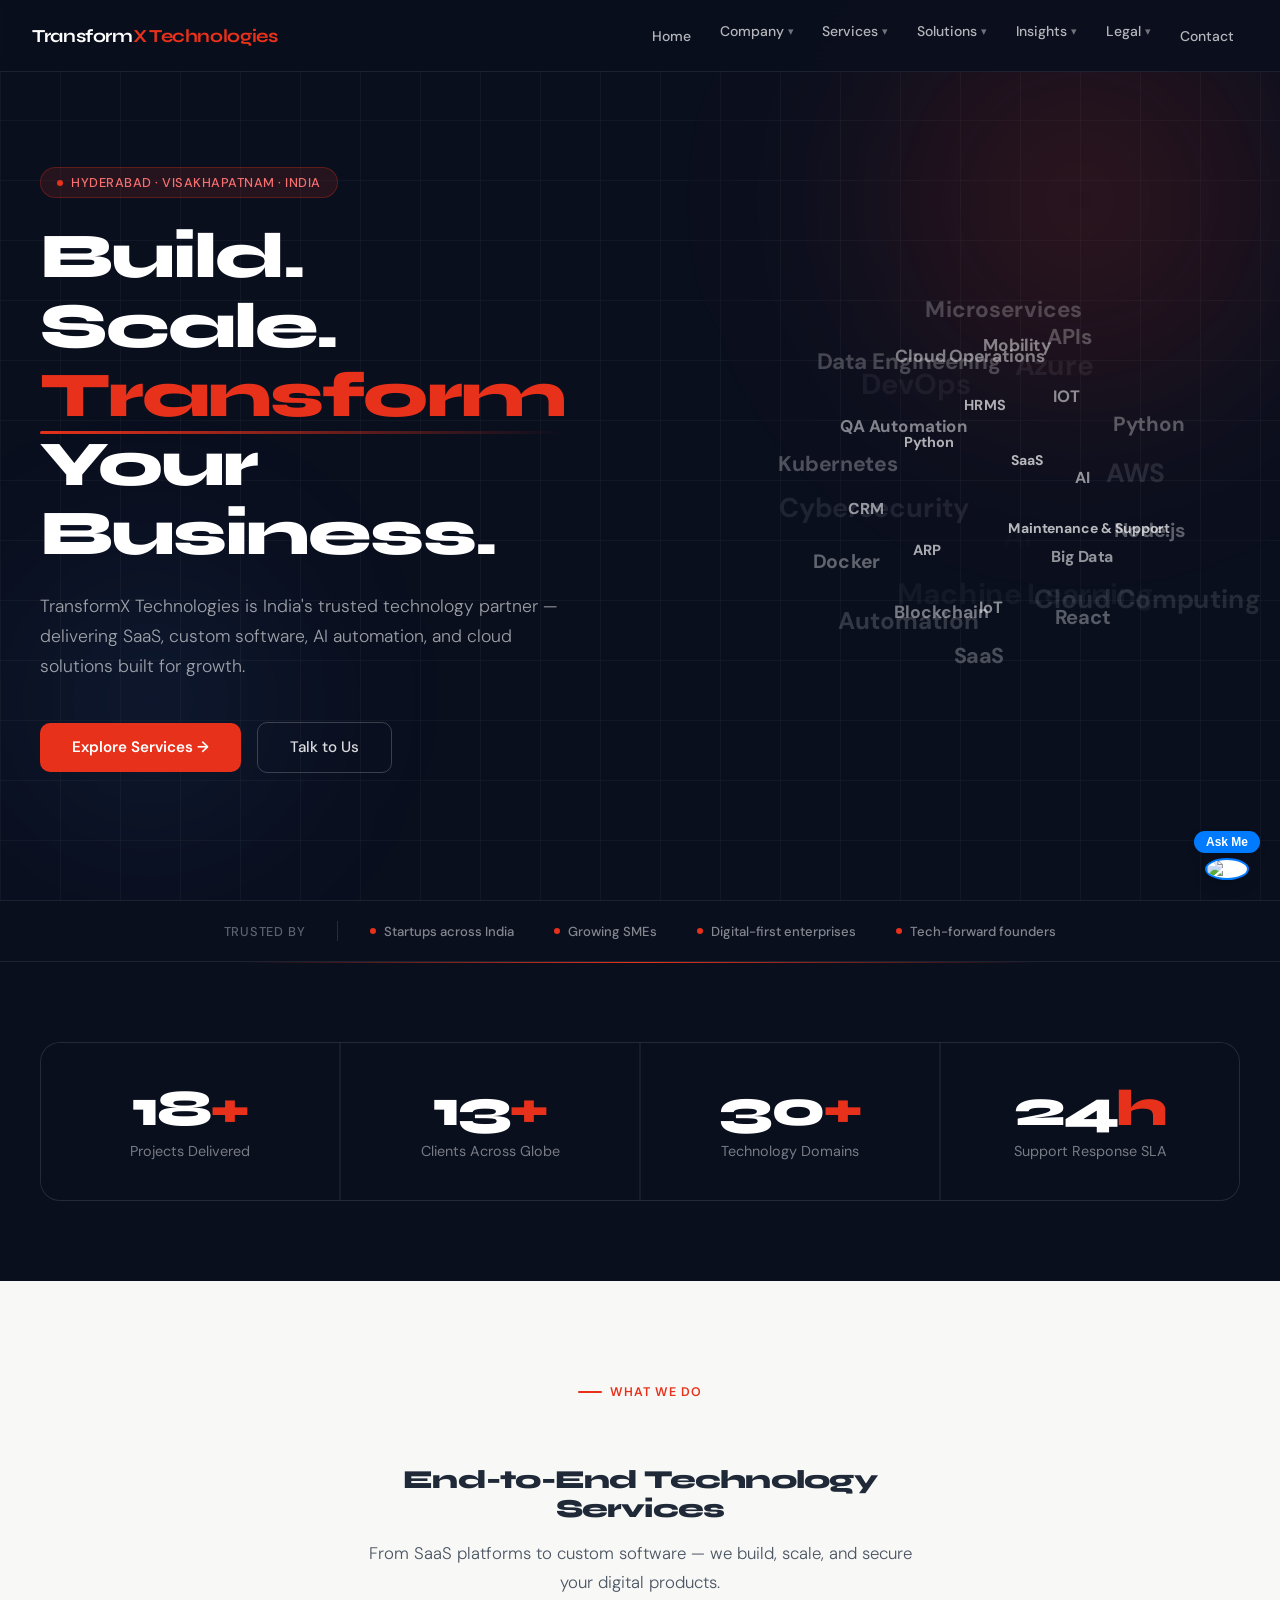
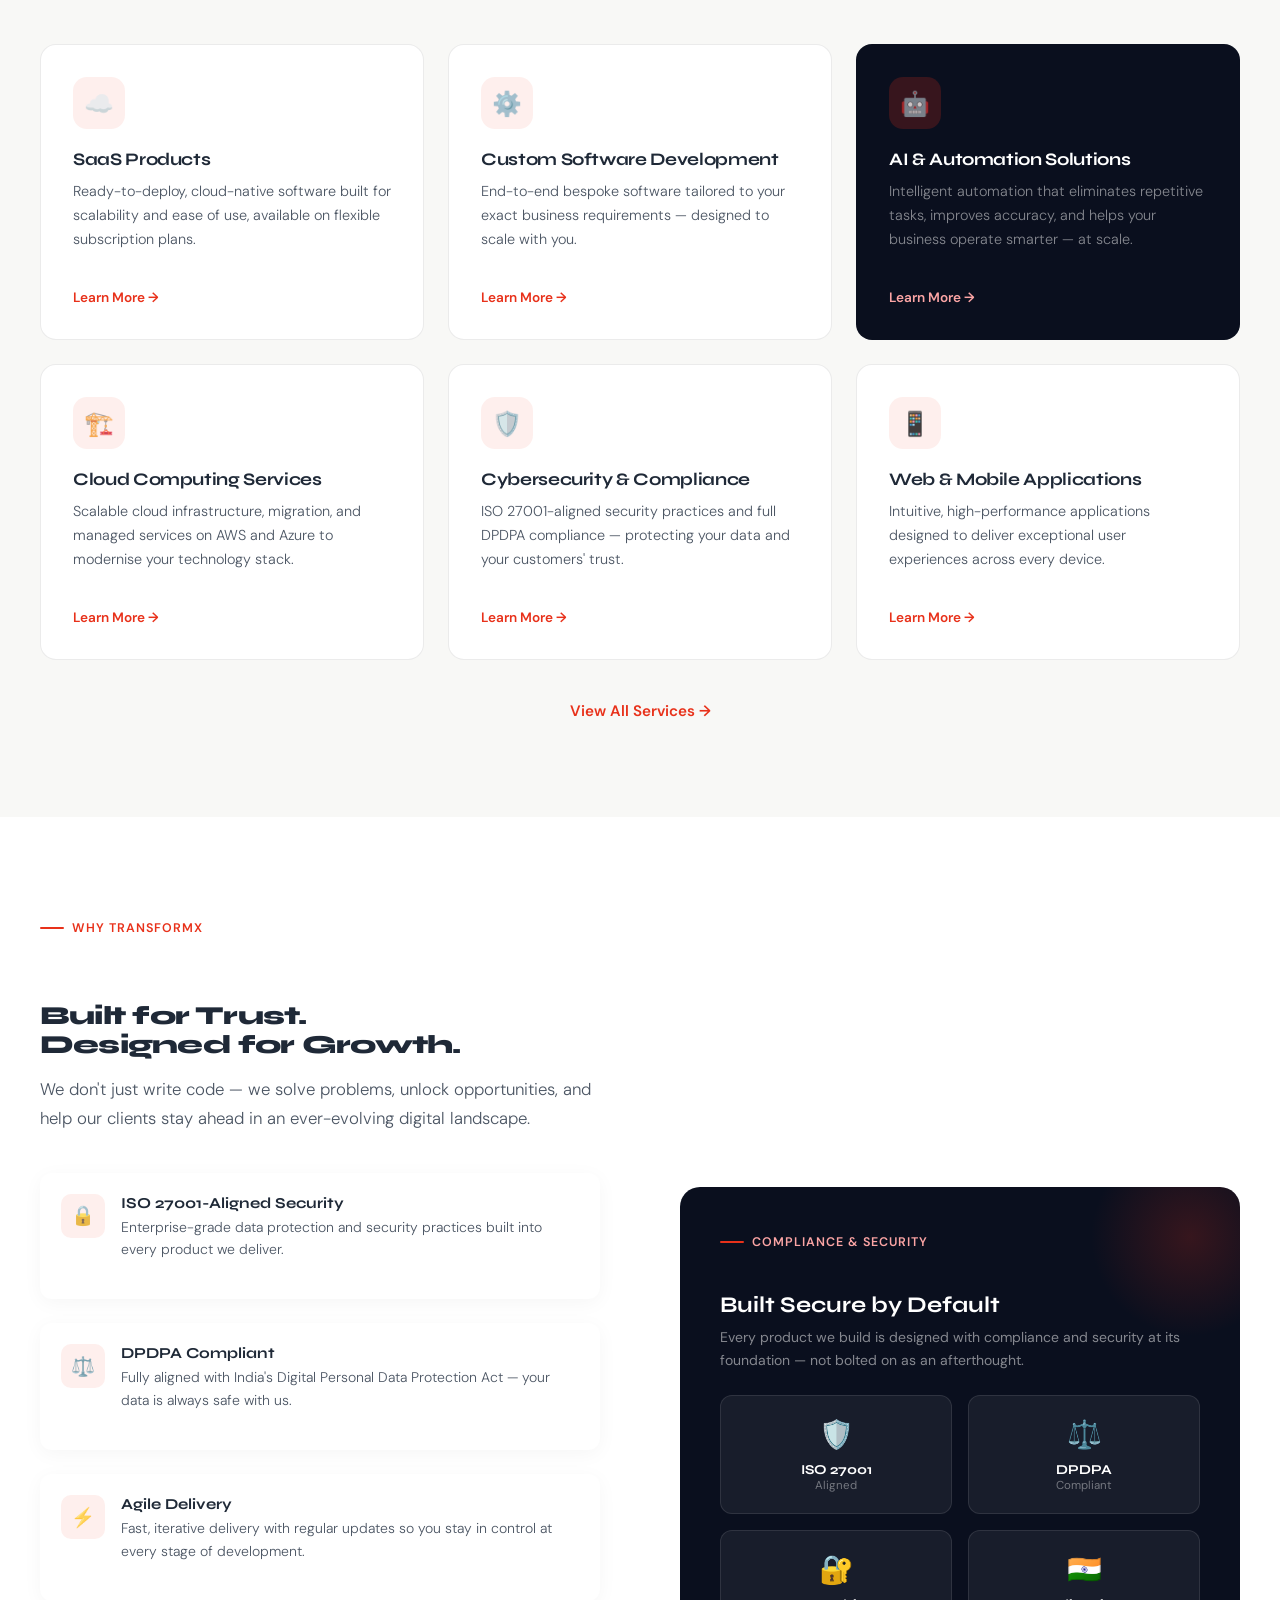
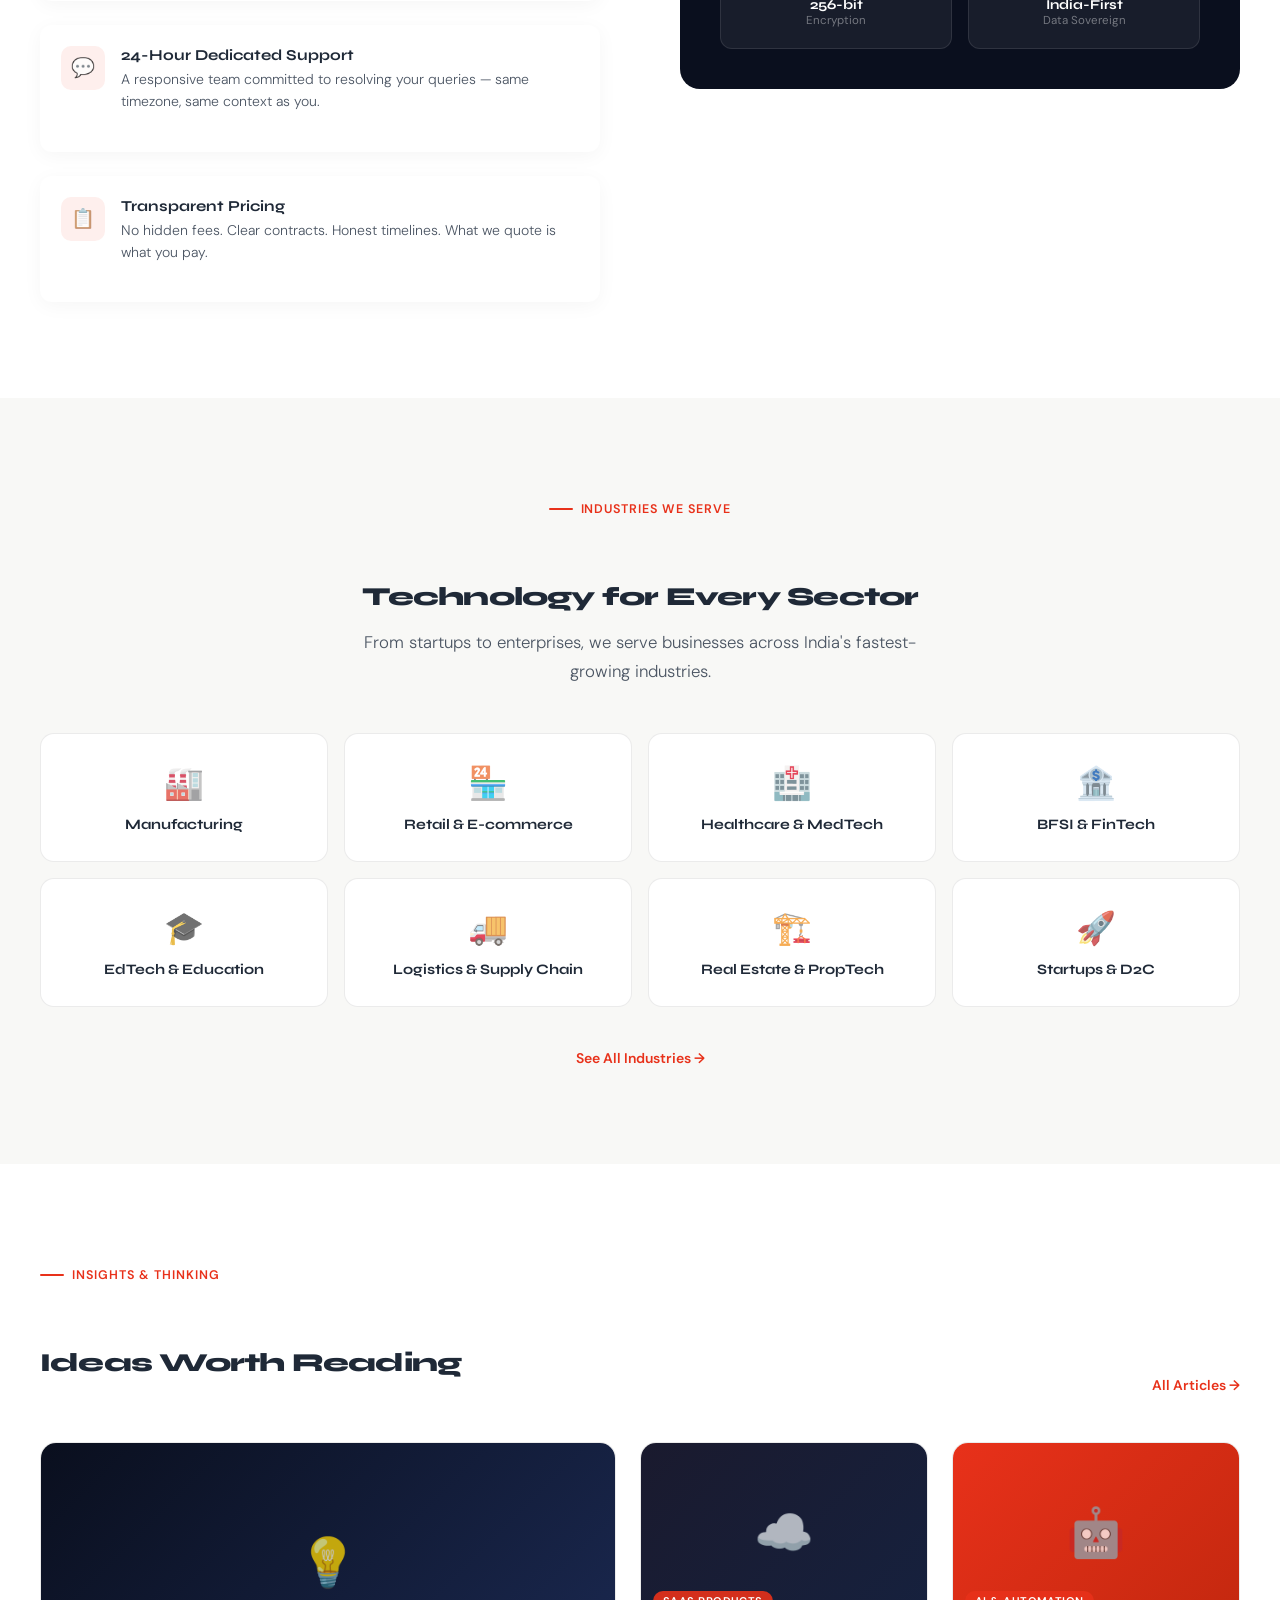
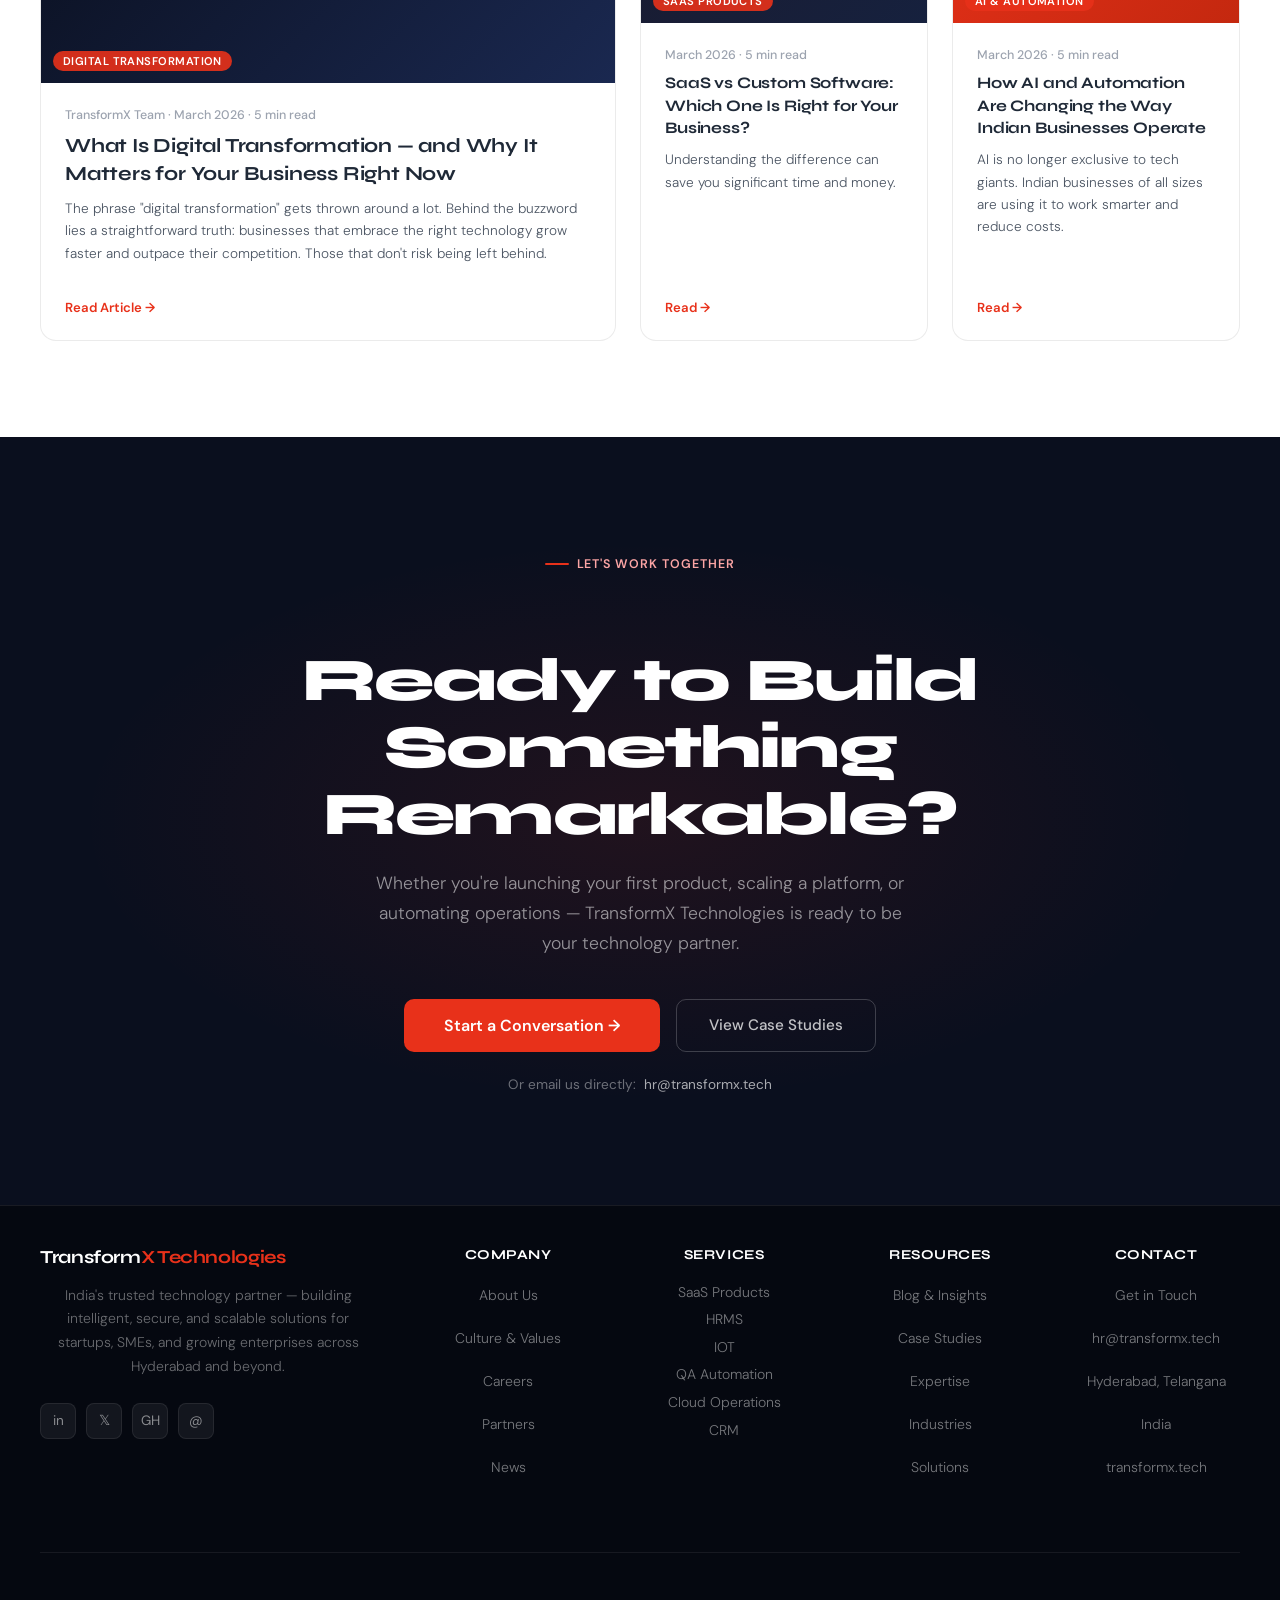
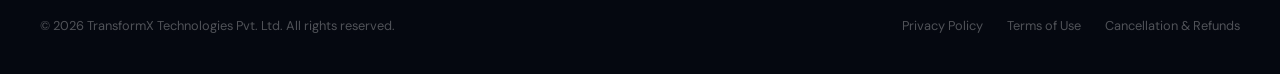
==== commit d1eaf01f: "small changes" ====
--- a/index.html
+++ b/index.html
@@ -522,8 +522,6 @@
   const mobileNav = document.getElementById('mobileNav');
   navToggle.addEventListener('click', () => mobileNav.classList.toggle('open'));
 
-  
-
   const fadeEls = document.querySelectorAll('.fade-up');
   const observer = new IntersectionObserver((entries) => {
     entries.forEach(e => {
--- a/styles.css
+++ b/styles.css
@@ -350,7 +350,7 @@
   .mobile-nav .mob-cta { background: var(--red); color: var(--white) !important; text-align: center; margin-top: 0.5rem; font-weight: 600; }
 
   /* RESPONSIVE */
-  /*@media (max-width: 1024px) {
+  @media (max-width: 1024px) {
     .hero-inner { grid-template-columns: 1fr; }
     .hero-visual { display: none; }
     .services-grid { grid-template-columns: repeat(2, 1fr); }
@@ -375,8 +375,6 @@
     .btn-primary, .btn-outline { width: 100%; justify-content: center; }
     .cta-actions { flex-direction: column; align-items: center; }
   }
-*/
-
 
 
   /* HERO ENTRY ANIMATION */
@@ -1246,7 +1244,7 @@
   .footer-legal a { font-size: 0.8rem; color: rgba(255,255,255,0.3); text-decoration: none; transition: color 0.2s; }
   .footer-legal a:hover { color: rgba(255,255,255,0.6); }
   
-  /*@media (max-width: 768px) {
+  @media (max-width: 768px) {
     .nav-links { display: none; }
     .nav-toggle { display: flex; }
     section { padding: 4rem 1.25rem; }
@@ -1259,7 +1257,7 @@
     .hero-actions { flex-direction: column; }
     .btn-primary, .btn-outline { width: 100%; justify-content: center; }
     .cta-actions { flex-direction: column; align-items: center; }
-  }*/
+  }
 
 /* ===== insights ===== */
 
@@ -2016,7 +2014,7 @@
     font-weight: 800;
 }
 
-/*@media (max-width: 992px) {
+@media (max-width: 992px) {
     .service-row, .service-row.reverse {
         grid-template-columns: 1fr;
         text-align: center;
@@ -2029,9 +2027,7 @@
     .feature-list li {
         text-align: left;
     }
-}*/
-
-
+}
 
 
 
@@ -2178,126 +2174,4 @@
 @keyframes bounce {
     0%, 100% { transform: translateY(0); }
     50% { transform: translateY(-5px); }
-}
-
-
-
-
-
-
-
-
-
-
-
-
-
-
-
-
-
-
-/* ============================================================
-   HEADER MOBILE RESPONSIVENESS FIX
-   ============================================================ */
-
-/* 1. LAPTOP VIEW (No changes here, it stays the same) */
-.nav-toggle {
-    display: none; /* Hidden on laptop */
-}
-
-/* 2. MOBILE & TABLET VIEW (Automatic switch below 992px) */
-@media (max-width: 992px) {
-    
-    /* Ensure Navbar has enough space and aligns logo left and menu right */
-    .navbar {
-        padding: 0 1.25rem;
-        height: 70px;
-        display: flex;
-        justify-content: space-between;
-        align-items: center;
-    }
-
-    /* FORCE HIDE the desktop links that are causing the overlap */
-    .nav-links {
-        display: none !important;
-    }
-
-    /* SHOW the 3-line Hamburger button on the right */
-    .nav-toggle {
-        display: flex !important;
-        flex-direction: column;
-        justify-content: space-between;
-        width: 28px;
-        height: 20px;
-        background: transparent;
-        border: none;
-        cursor: pointer;
-        padding: 0;
-        z-index: 2001; /* Keep it above the drawer */
-    }
-
-    /* Style the 3 white lines */
-    .nav-toggle span {
-        display: block;
-        width: 100%;
-        height: 2px;
-        background-color: #ffffff;
-        border-radius: 4px;
-        transition: 0.3s ease-in-out;
-    }
-
-    /* THE MOBILE SIDE-DRAWER (Contains all your links) */
-    .mobile-nav {
-        position: fixed;
-        top: 0;
-        right: -100%; /* Hidden off-screen to the right */
-        width: 280px; /* Sidebar width */
-        height: 100vh;
-        background: #0A0F1E; /* Dark theme color */
-        display: flex !important; /* Force layout */
-        flex-direction: column;
-        padding: 100px 1.5rem 40px;
-        gap: 10px;
-        transition: right 0.4s cubic-bezier(0.4, 0, 0.2, 1);
-        box-shadow: -10px 0 30px rgba(0,0,0,0.5);
-        z-index: 2000;
-        overflow-y: auto;
-    }
-
-    /* When JavaScript adds the 'open' class, the menu slides in */
-    .mobile-nav.open {
-        right: 0 !important;
-    }
-
-    /* Links inside the mobile sidebar */
-    .mobile-nav a {
-        color: rgba(255, 255, 255, 0.9);
-        text-decoration: none;
-        font-size: 1.1rem;
-        padding: 15px 10px;
-        border-bottom: 1px solid rgba(255, 255, 255, 0.05);
-        display: block;
-    }
-
-    .mobile-nav a:hover {
-        color: #E8311A; /* Your red theme color */
-        background: rgba(255, 255, 255, 0.03);
-    }
-
-    /* Style for the CTA button in mobile menu */
-    .mobile-nav .mob-cta {
-        background: #E8311A;
-        color: #ffffff !important;
-        text-align: center;
-        border-radius: 8px;
-        margin-top: 20px;
-        font-weight: 600;
-        border: none;
-    }
-
-    /* Logo text adjustment for small screens */
-    .nav-logo-text {
-        font-size: 1rem;
-    }
 }
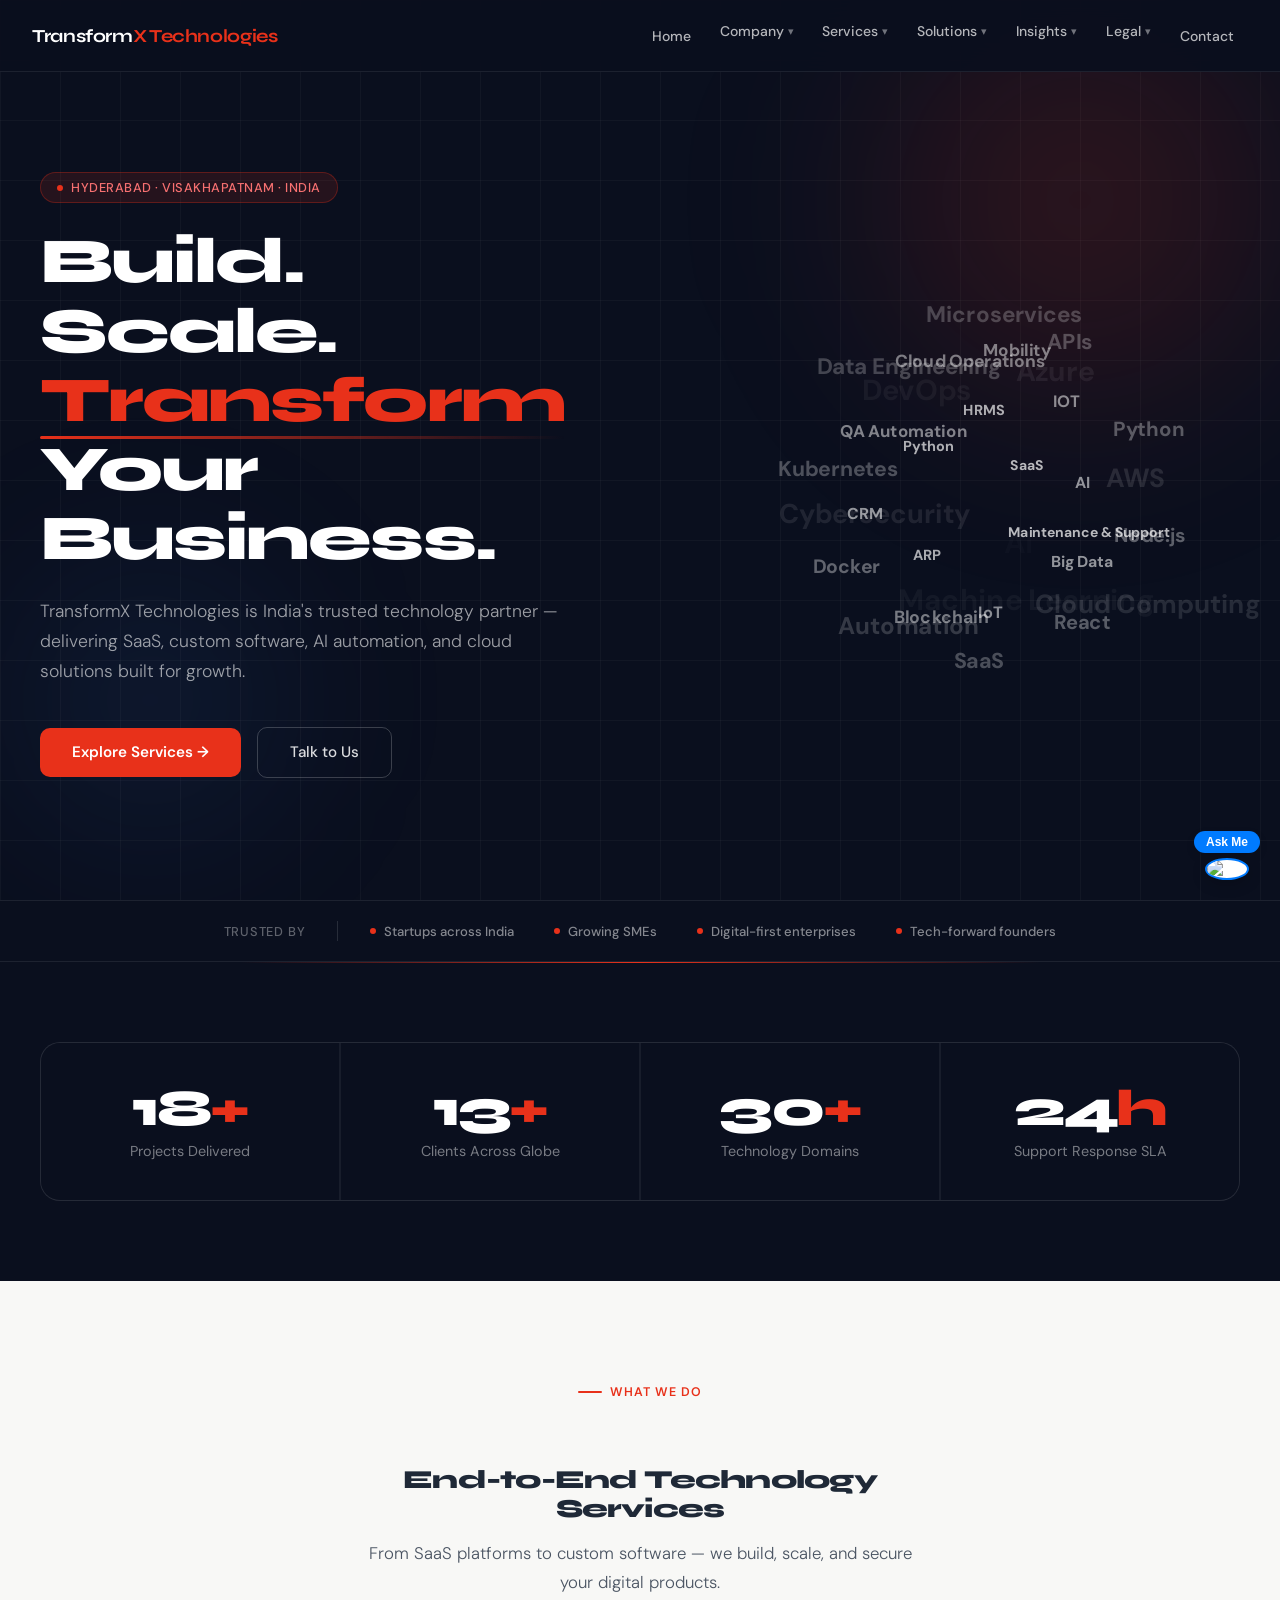
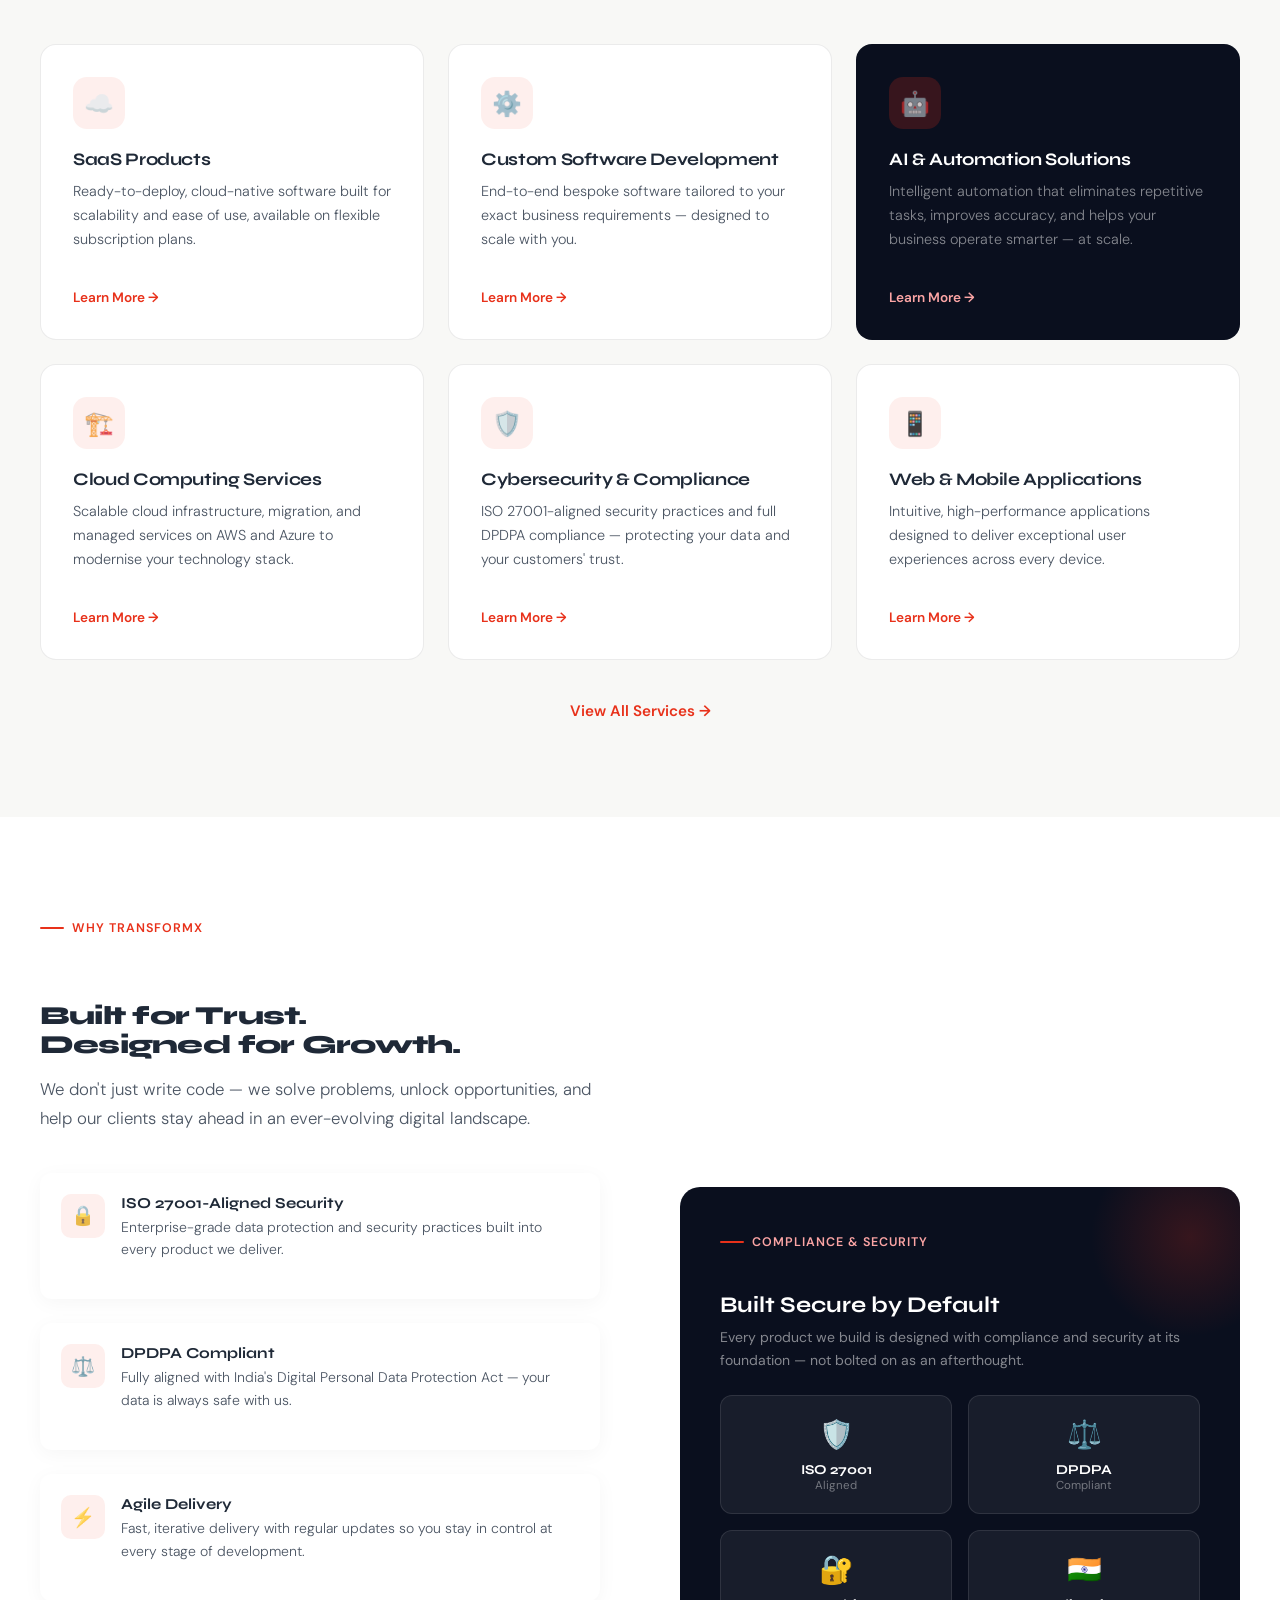
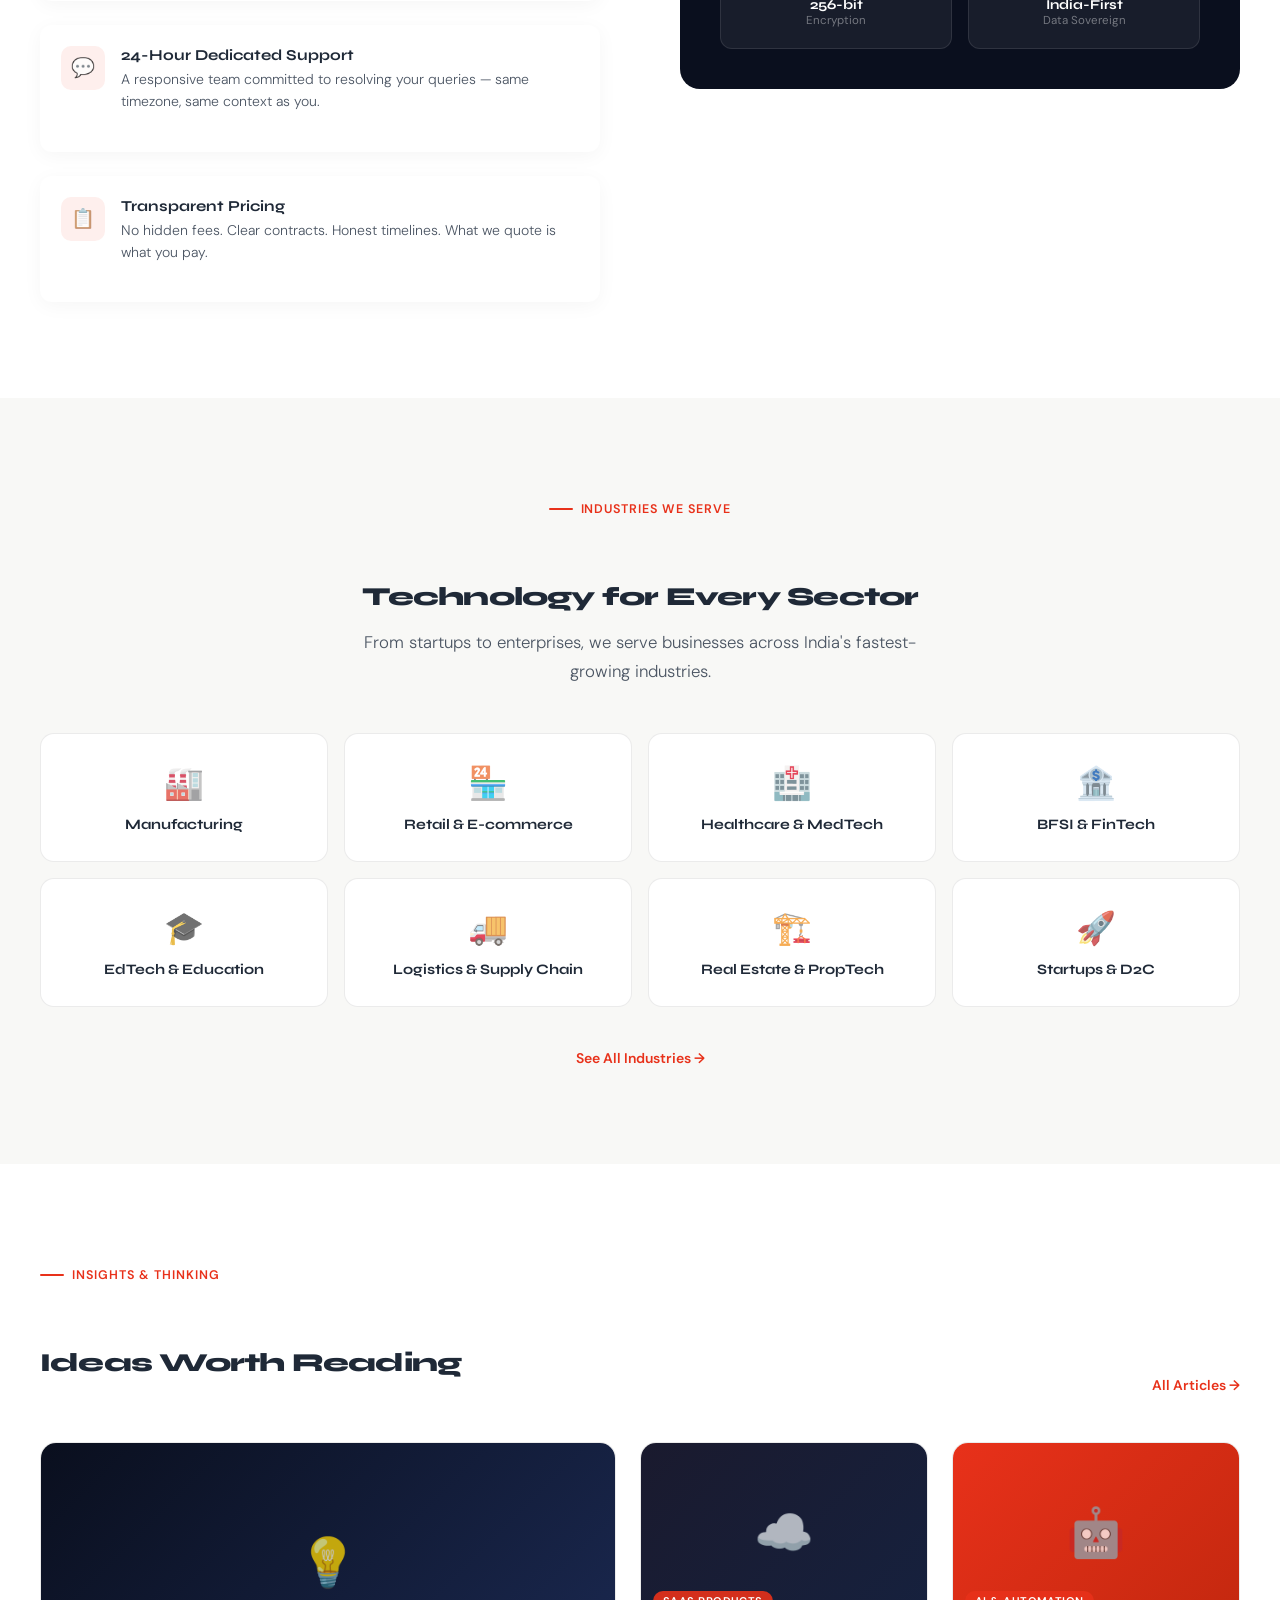
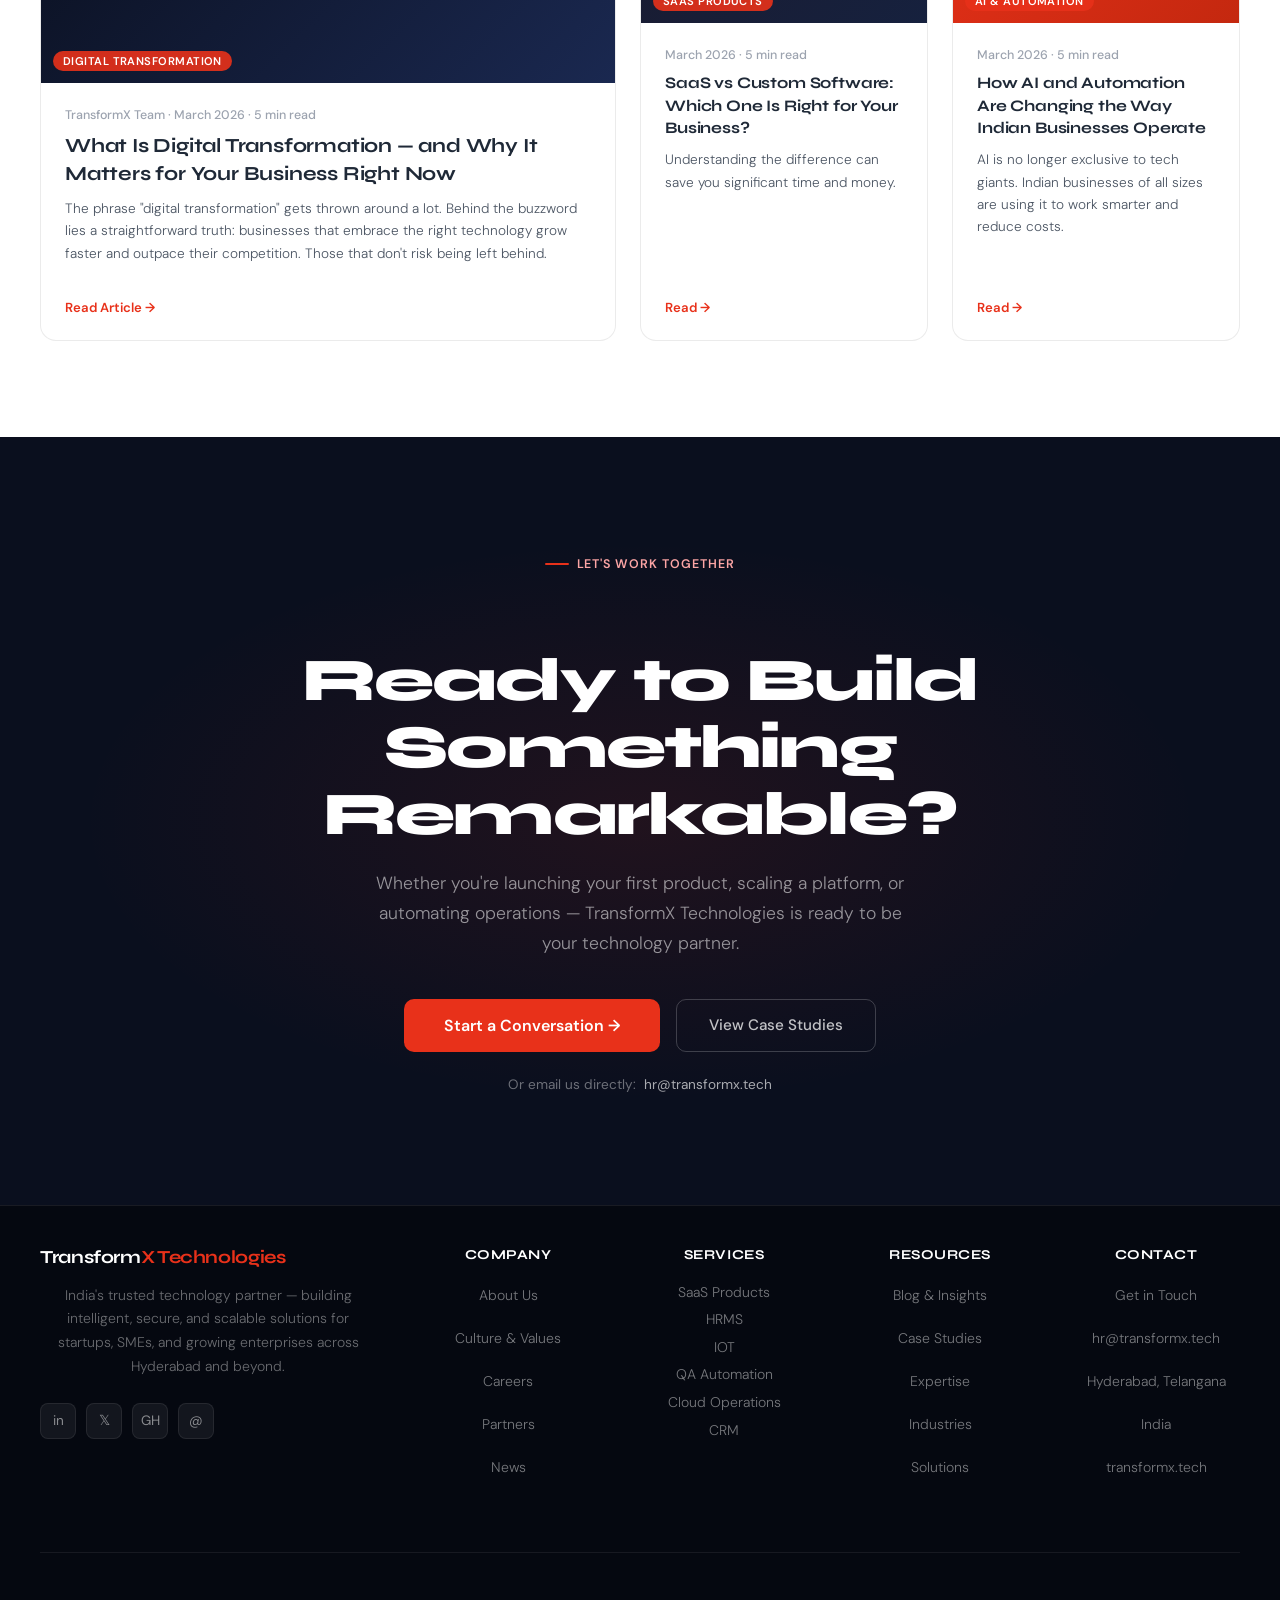
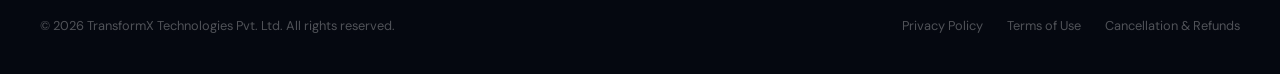
==== commit 96a05f65: "responsiveness" ====
--- a/index.html
+++ b/index.html
@@ -9,7 +9,7 @@
   <meta name="description" content="TransformX Technologies — India's trusted technology partner for SaaS, Custom Software, AI Automation, Cloud & Cybersecurity solutions.">
 
   <!-- ✅ FAVICON -->
-  <link rel="icon" type="image/png" href="images\favicon.png">
+  <link rel="icon" type="image/png" href="images/favicon.png">
 
   <!-- ✅ STYLES -->
   <link rel="stylesheet" href="styles.css">
@@ -23,7 +23,6 @@
 <!-- NAVBAR -->
 <nav class="navbar" id="navbar">
   <a href="index.html" class="nav-logo">
-    <img src="1774862507089_TransformX_Technologies__logo.jpg" alt="TransformX Logo" onerror="this.style.display='none'">
     <span class="nav-logo-text">Transform<span>X Technologies</span></span>
   </a>
   <ul class="nav-links">
@@ -84,7 +83,7 @@
 <!-- MOBILE NAV -->
 <div class="mobile-nav" id="mobileNav">
   <a href="index.html">Home</a>
-  <a href="company.html#about ">About Us</a>
+  <a href="company.html#about">About Us</a>
   <a href="services.html">Services</a>
   <a href="solutions.html">Solutions</a>
   <a href="solutions.html#industries">Industries</a>
--- a/styles.css
+++ b/styles.css
@@ -2174,4 +2174,203 @@
 @keyframes bounce {
     0%, 100% { transform: translateY(0); }
     50% { transform: translateY(-5px); }
+}
+
+
+
+
+
+
+
+
+
+
+
+
+
+
+
+
+
+
+
+
+
+
+/* ===== MOBILE IMPROVEMENTS ===== */
+
+@media (max-width: 768px) {
+
+  /* NAVBAR */
+  .navbar {
+    padding: 0 1rem;
+  }
+
+  .nav-logo-text {
+    font-size: 0.95rem;
+  }
+
+  /* HERO */
+  .hero {
+    padding: 90px 1rem 40px;
+    text-align: center;
+  }
+
+  .hero-title {
+    font-size: 2rem;
+    line-height: 1.2;
+  }
+
+  .hero-desc {
+    font-size: 0.95rem;
+    margin: 0 auto 1.5rem;
+  }
+
+  .hero-actions {
+    flex-direction: column;
+  }
+
+  .btn-primary,
+  .btn-outline {
+    width: 100%;
+  }
+
+  /* TEXT CLOUD FIX */
+  .text-cloud {
+    width: 250px;
+    height: 250px;
+  }
+
+  .text-cloud span {
+    font-size: 12px;
+  }
+
+  /* SECTIONS */
+  section {
+    padding: 3rem 1rem;
+  }
+
+  /* SERVICES */
+  .services-grid {
+    grid-template-columns: 1fr;
+  }
+
+  .service-card {
+    padding: 1.5rem;
+  }
+
+  /* STATS */
+  .stats-grid {
+    grid-template-columns: 1fr 1fr;
+  }
+
+  .stat-num {
+    font-size: 2rem;
+  }
+
+  /* INDUSTRIES */
+  .industries-grid {
+    grid-template-columns: 1fr 1fr;
+  }
+
+  .industry-card {
+    padding: 1rem;
+  }
+
+  /* WHY SECTION */
+  .why-grid {
+    grid-template-columns: 1fr;
+  }
+
+  /* INSIGHTS */
+  .insights-grid {
+    grid-template-columns: 1fr;
+  }
+
+  /* CTA */
+  .cta-title {
+    font-size: 1.8rem;
+  }
+
+  .cta-desc {
+    font-size: 0.95rem;
+  }
+
+  /* FOOTER */
+  .footer-top {
+    grid-template-columns: 1fr;
+  }
+
+}
+
+
+
+
+
+
+
+
+
+
+
+
+
+
+
+@media (max-width: 768px) {
+
+  .navbar {
+    padding: 0 1rem;
+    height: 64px;
+  }
+
+  .nav-logo {
+    gap: 6px;
+  }
+
+  .nav-logo img {
+    height: 28px;
+    width: 28px;
+  }
+
+  .nav-logo-text {
+    font-size: 0.85rem;
+    line-height: 1.1;
+  }
+
+  /* IMPORTANT */
+  .nav-links {
+    display: none; /* already but ensure */
+  }
+
+  .nav-toggle {
+    display: flex;
+  }
+}
+
+.nav-logo-text {
+  white-space: normal;   /* allow wrap */
+}
+
+.navbar {
+  overflow: hidden;
+}
+
+.hero {
+  padding-top: 110px;
+}
+
+@media (max-width: 768px) {
+  .hero {
+    padding-top: 90px;
+  }
+}
+
+@media (max-width: 768px) {
+
+  .nav-logo-text span {
+    display: block;   /* TransformX next line */
+    font-size: 0.8rem;
+  }
+
 }
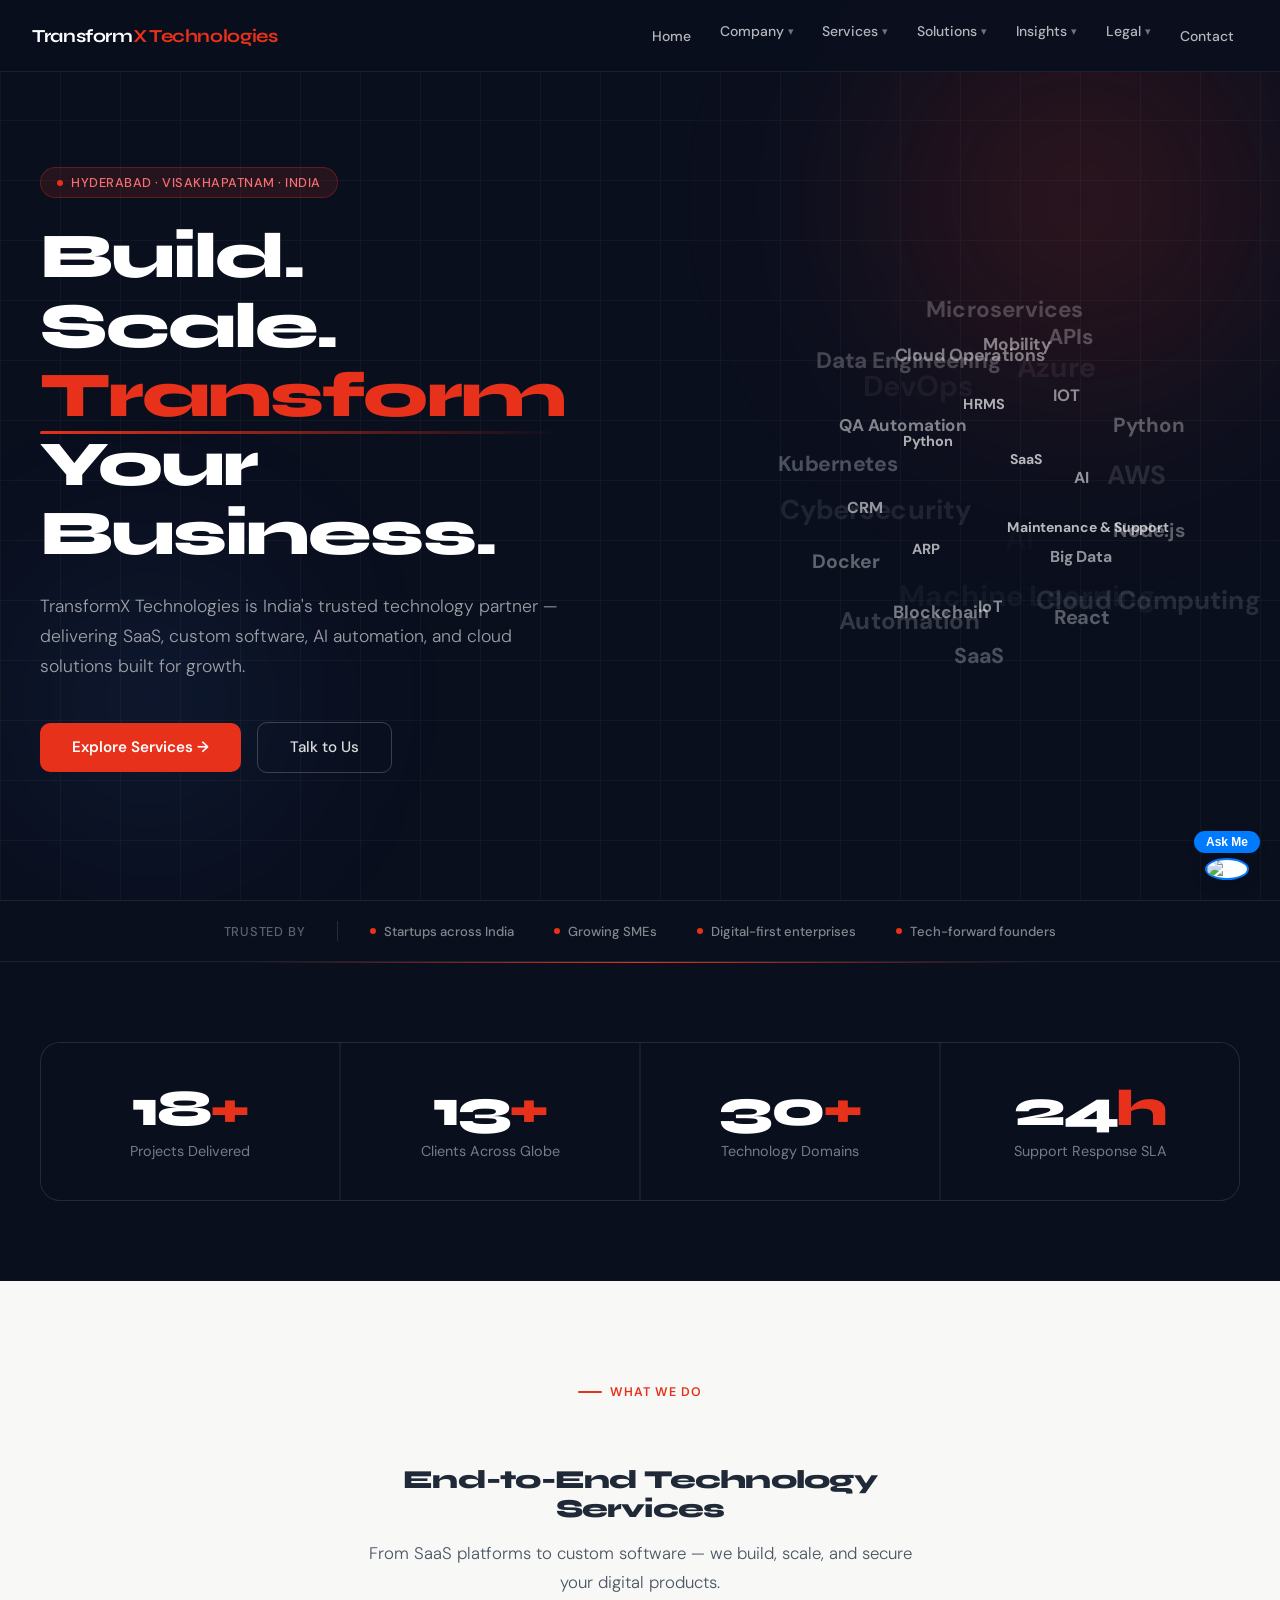
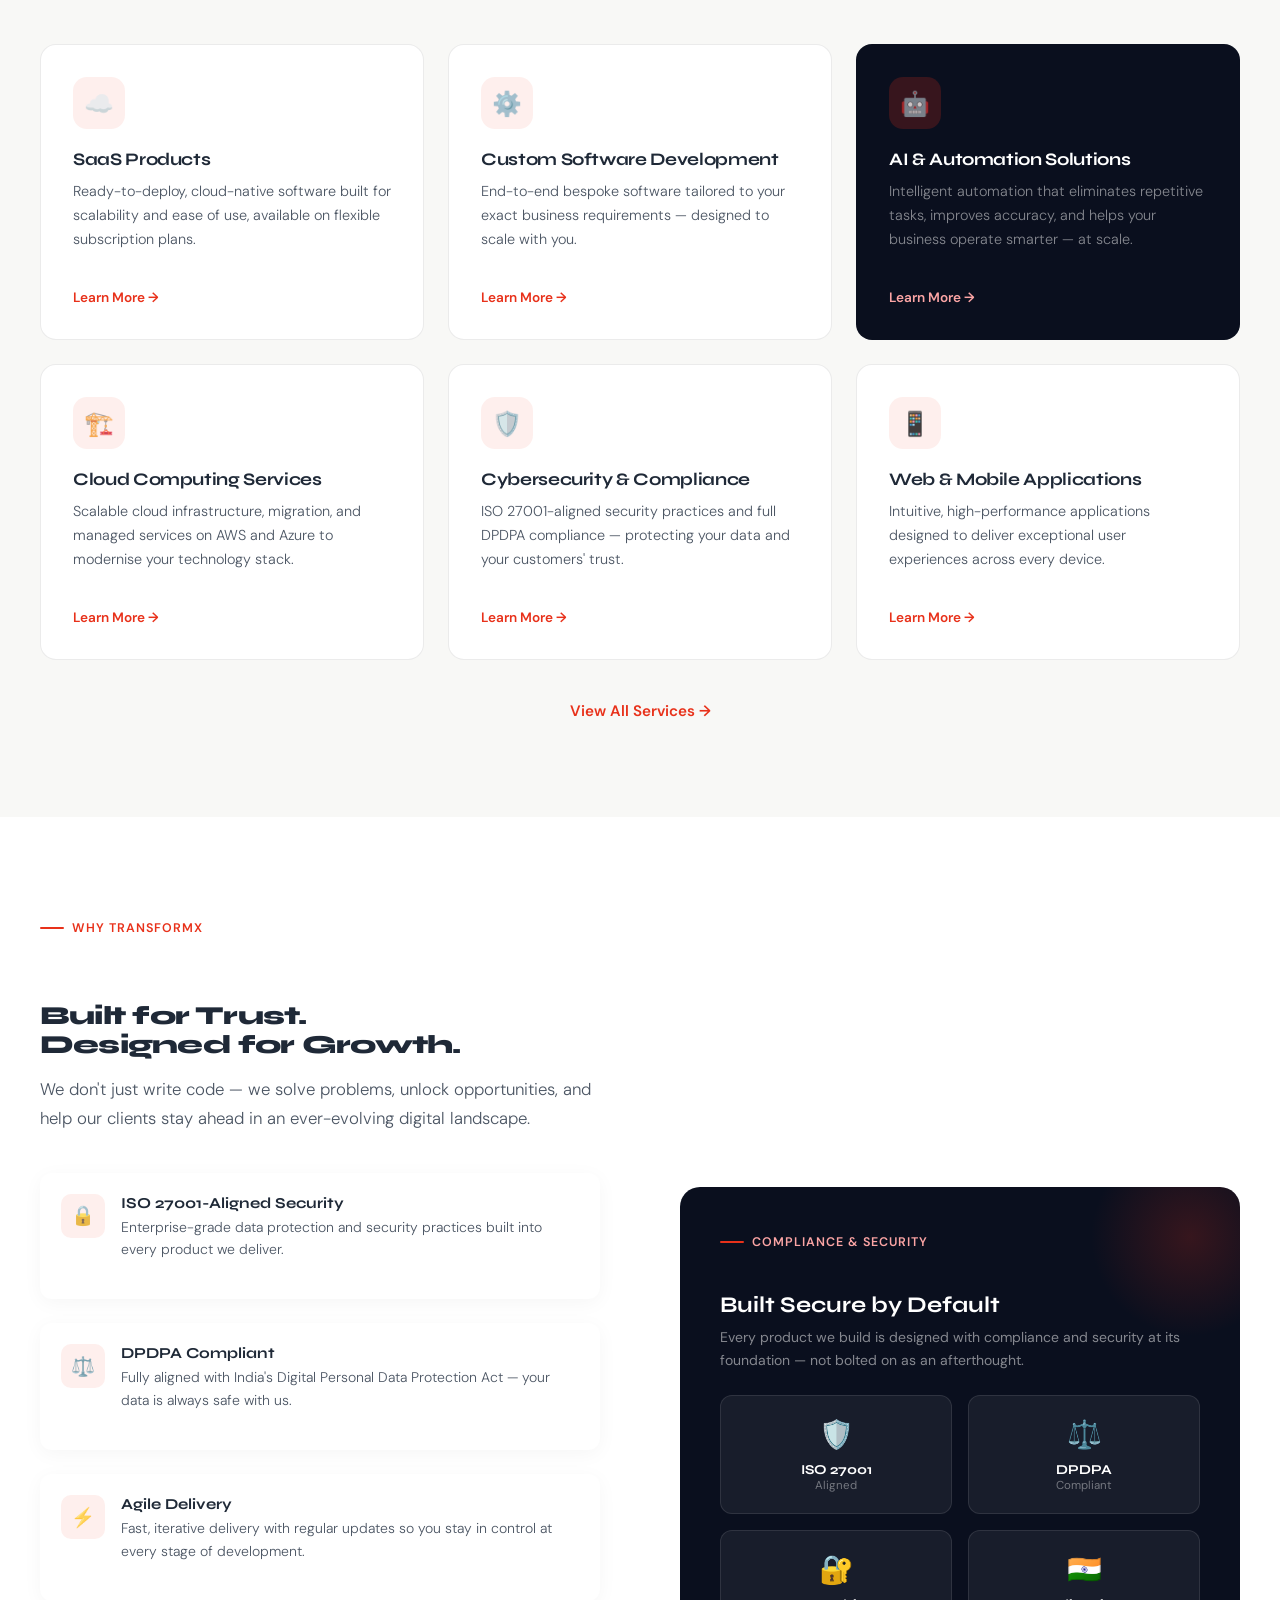
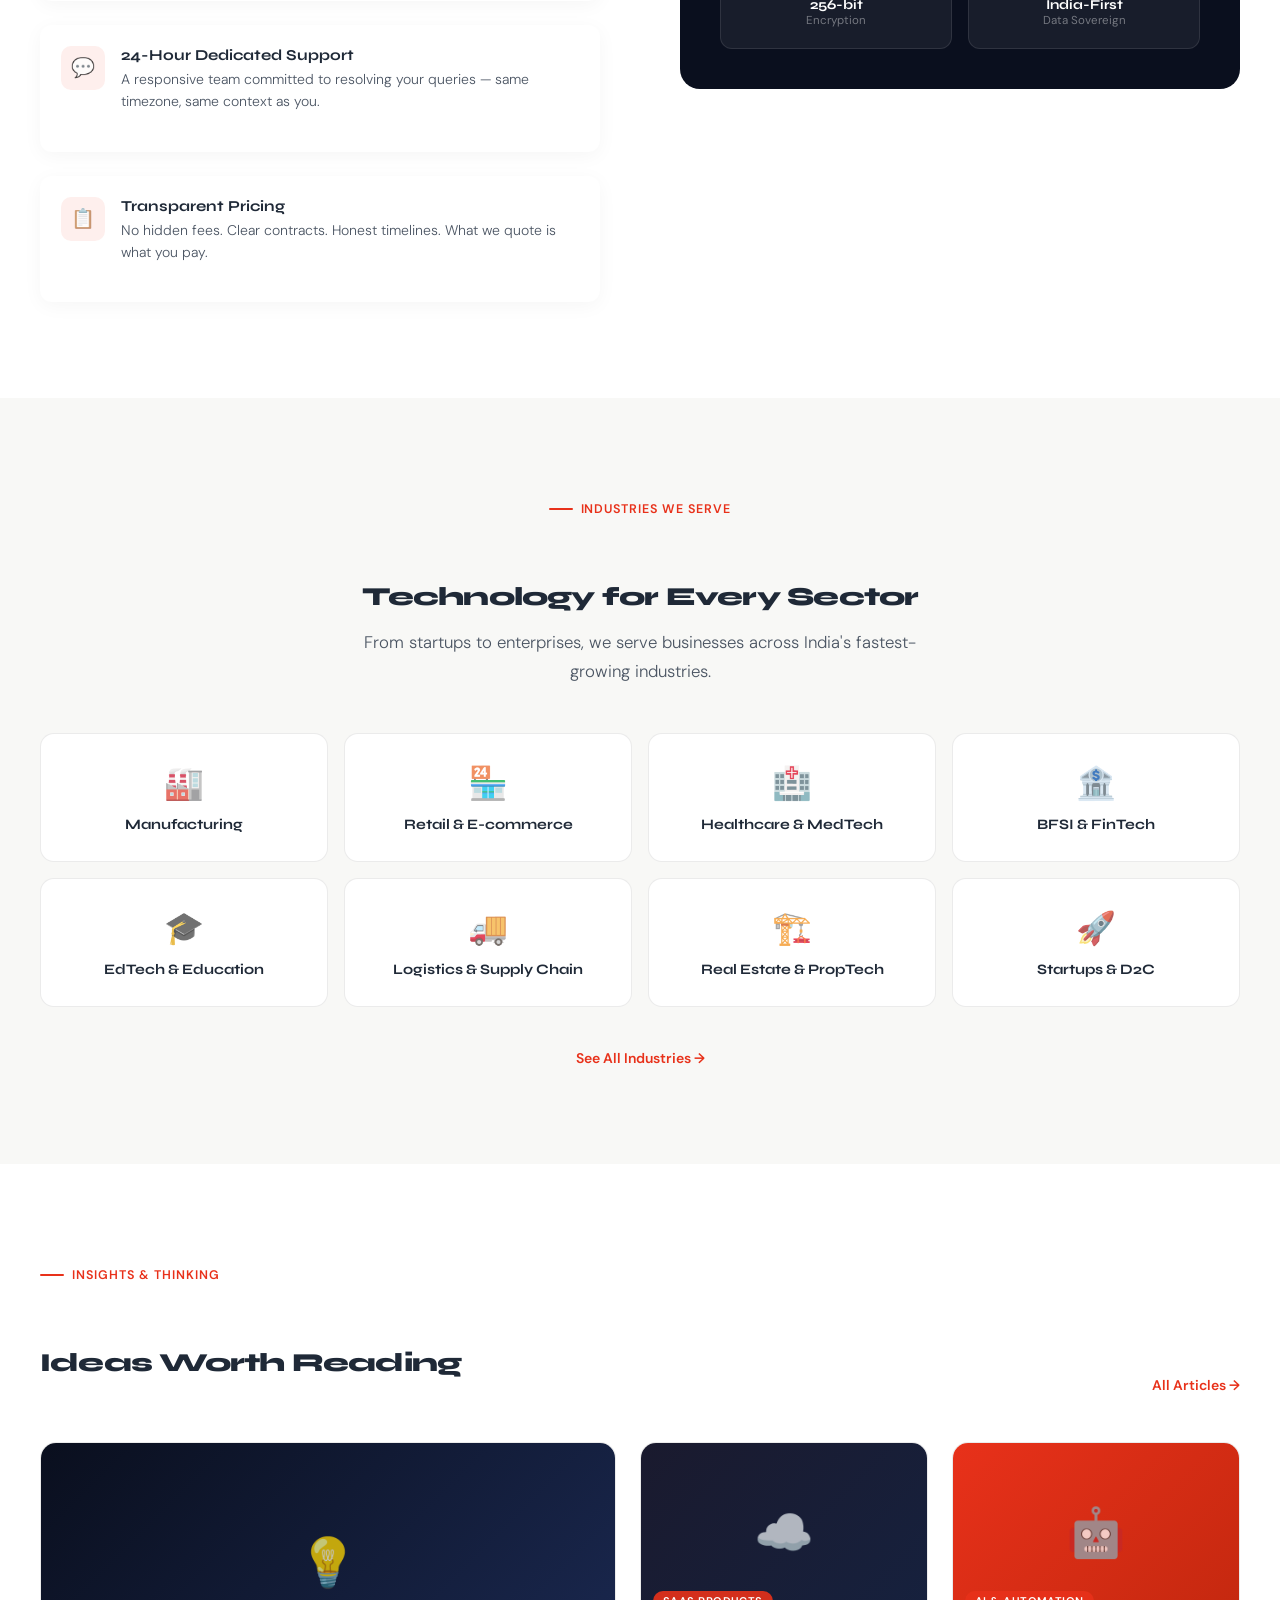
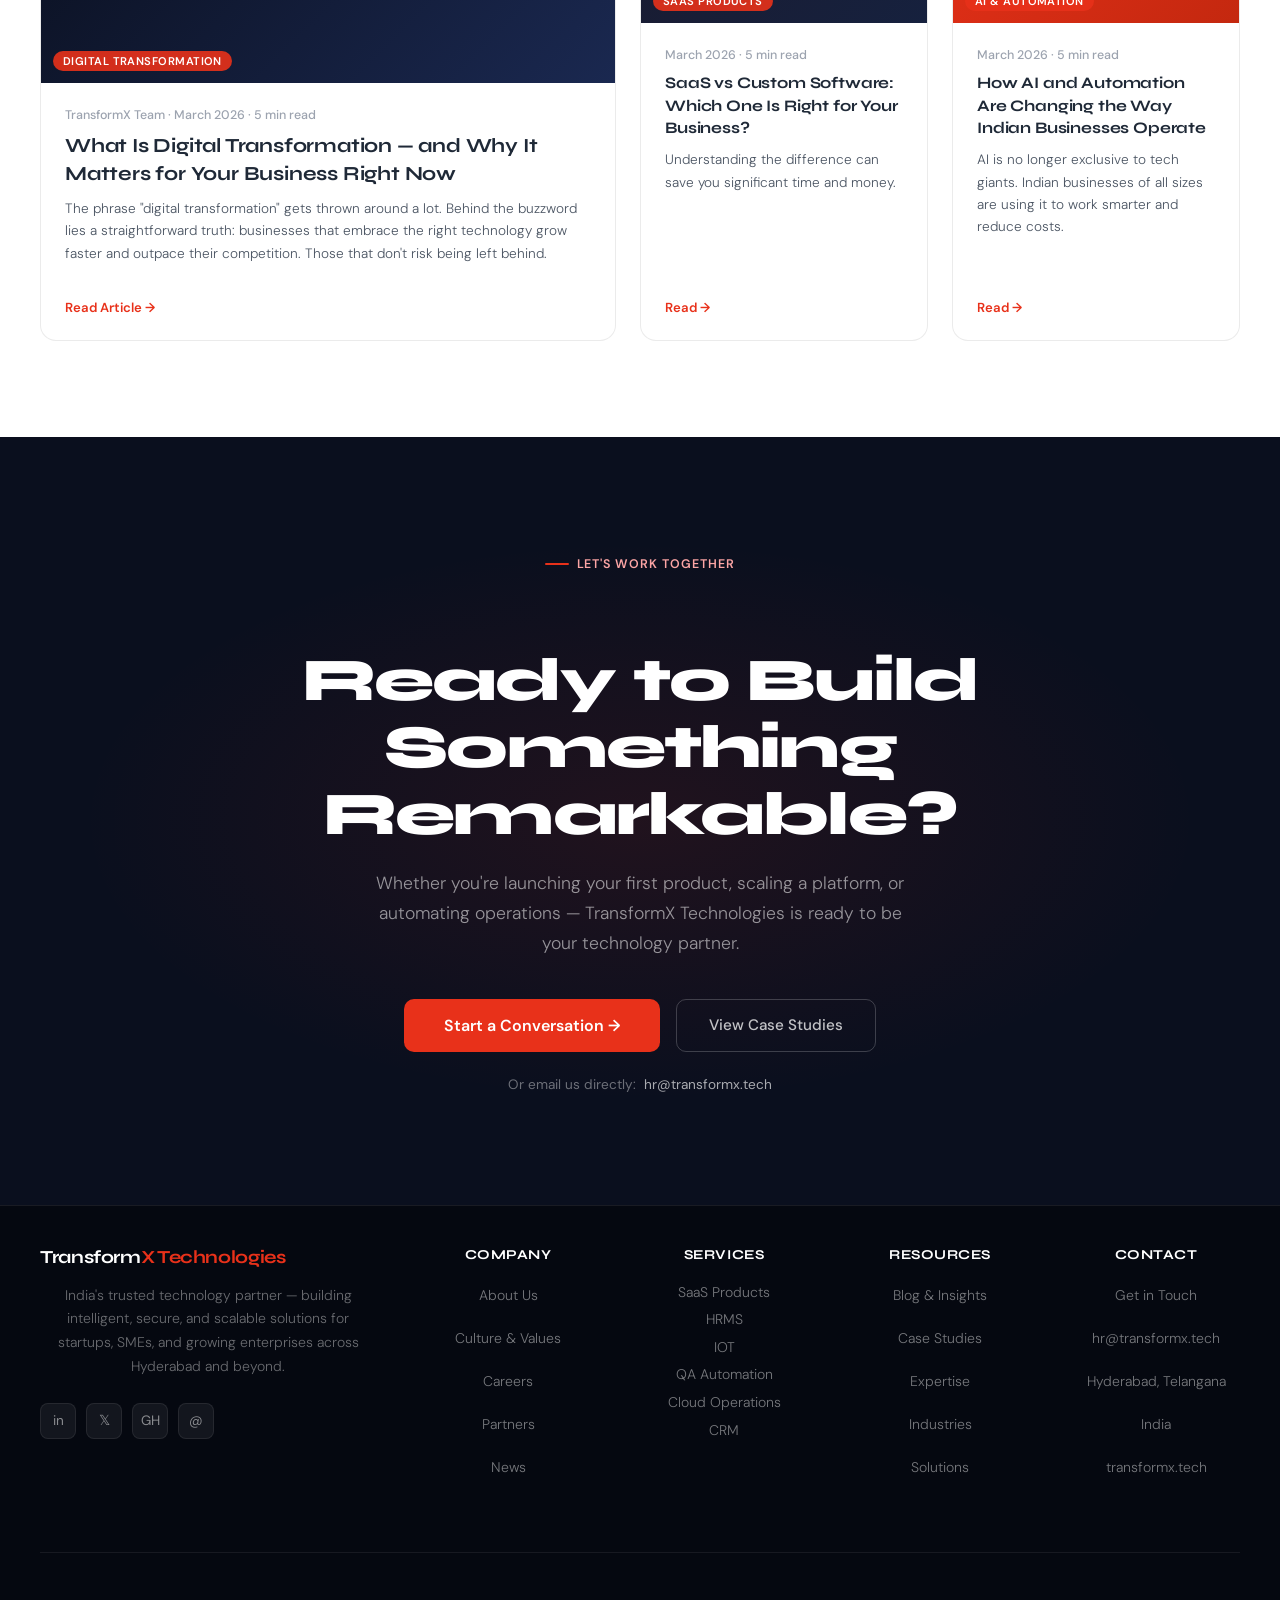
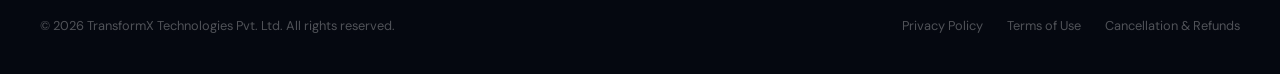
==== commit 21b25341: "rechanges" ====
--- a/index.html
+++ b/index.html
@@ -9,7 +9,7 @@
   <meta name="description" content="TransformX Technologies — India's trusted technology partner for SaaS, Custom Software, AI Automation, Cloud & Cybersecurity solutions.">
 
   <!-- ✅ FAVICON -->
-  <link rel="icon" type="image/png" href="images/favicon.png">
+  <link rel="icon" type="image/png" href="images\favicon.png">
 
   <!-- ✅ STYLES -->
   <link rel="stylesheet" href="styles.css">
@@ -23,6 +23,7 @@
 <!-- NAVBAR -->
 <nav class="navbar" id="navbar">
   <a href="index.html" class="nav-logo">
+    <img src="1774862507089_TransformX_Technologies__logo.jpg" alt="TransformX Logo" onerror="this.style.display='none'">
     <span class="nav-logo-text">Transform<span>X Technologies</span></span>
   </a>
   <ul class="nav-links">
--- a/styles.css
+++ b/styles.css
@@ -2174,203 +2174,4 @@
 @keyframes bounce {
     0%, 100% { transform: translateY(0); }
     50% { transform: translateY(-5px); }
-}
-
-
-
-
-
-
-
-
-
-
-
-
-
-
-
-
-
-
-
-
-
-
-/* ===== MOBILE IMPROVEMENTS ===== */
-
-@media (max-width: 768px) {
-
-  /* NAVBAR */
-  .navbar {
-    padding: 0 1rem;
-  }
-
-  .nav-logo-text {
-    font-size: 0.95rem;
-  }
-
-  /* HERO */
-  .hero {
-    padding: 90px 1rem 40px;
-    text-align: center;
-  }
-
-  .hero-title {
-    font-size: 2rem;
-    line-height: 1.2;
-  }
-
-  .hero-desc {
-    font-size: 0.95rem;
-    margin: 0 auto 1.5rem;
-  }
-
-  .hero-actions {
-    flex-direction: column;
-  }
-
-  .btn-primary,
-  .btn-outline {
-    width: 100%;
-  }
-
-  /* TEXT CLOUD FIX */
-  .text-cloud {
-    width: 250px;
-    height: 250px;
-  }
-
-  .text-cloud span {
-    font-size: 12px;
-  }
-
-  /* SECTIONS */
-  section {
-    padding: 3rem 1rem;
-  }
-
-  /* SERVICES */
-  .services-grid {
-    grid-template-columns: 1fr;
-  }
-
-  .service-card {
-    padding: 1.5rem;
-  }
-
-  /* STATS */
-  .stats-grid {
-    grid-template-columns: 1fr 1fr;
-  }
-
-  .stat-num {
-    font-size: 2rem;
-  }
-
-  /* INDUSTRIES */
-  .industries-grid {
-    grid-template-columns: 1fr 1fr;
-  }
-
-  .industry-card {
-    padding: 1rem;
-  }
-
-  /* WHY SECTION */
-  .why-grid {
-    grid-template-columns: 1fr;
-  }
-
-  /* INSIGHTS */
-  .insights-grid {
-    grid-template-columns: 1fr;
-  }
-
-  /* CTA */
-  .cta-title {
-    font-size: 1.8rem;
-  }
-
-  .cta-desc {
-    font-size: 0.95rem;
-  }
-
-  /* FOOTER */
-  .footer-top {
-    grid-template-columns: 1fr;
-  }
-
-}
-
-
-
-
-
-
-
-
-
-
-
-
-
-
-
-@media (max-width: 768px) {
-
-  .navbar {
-    padding: 0 1rem;
-    height: 64px;
-  }
-
-  .nav-logo {
-    gap: 6px;
-  }
-
-  .nav-logo img {
-    height: 28px;
-    width: 28px;
-  }
-
-  .nav-logo-text {
-    font-size: 0.85rem;
-    line-height: 1.1;
-  }
-
-  /* IMPORTANT */
-  .nav-links {
-    display: none; /* already but ensure */
-  }
-
-  .nav-toggle {
-    display: flex;
-  }
-}
-
-.nav-logo-text {
-  white-space: normal;   /* allow wrap */
-}
-
-.navbar {
-  overflow: hidden;
-}
-
-.hero {
-  padding-top: 110px;
-}
-
-@media (max-width: 768px) {
-  .hero {
-    padding-top: 90px;
-  }
-}
-
-@media (max-width: 768px) {
-
-  .nav-logo-text span {
-    display: block;   /* TransformX next line */
-    font-size: 0.8rem;
-  }
-
 }
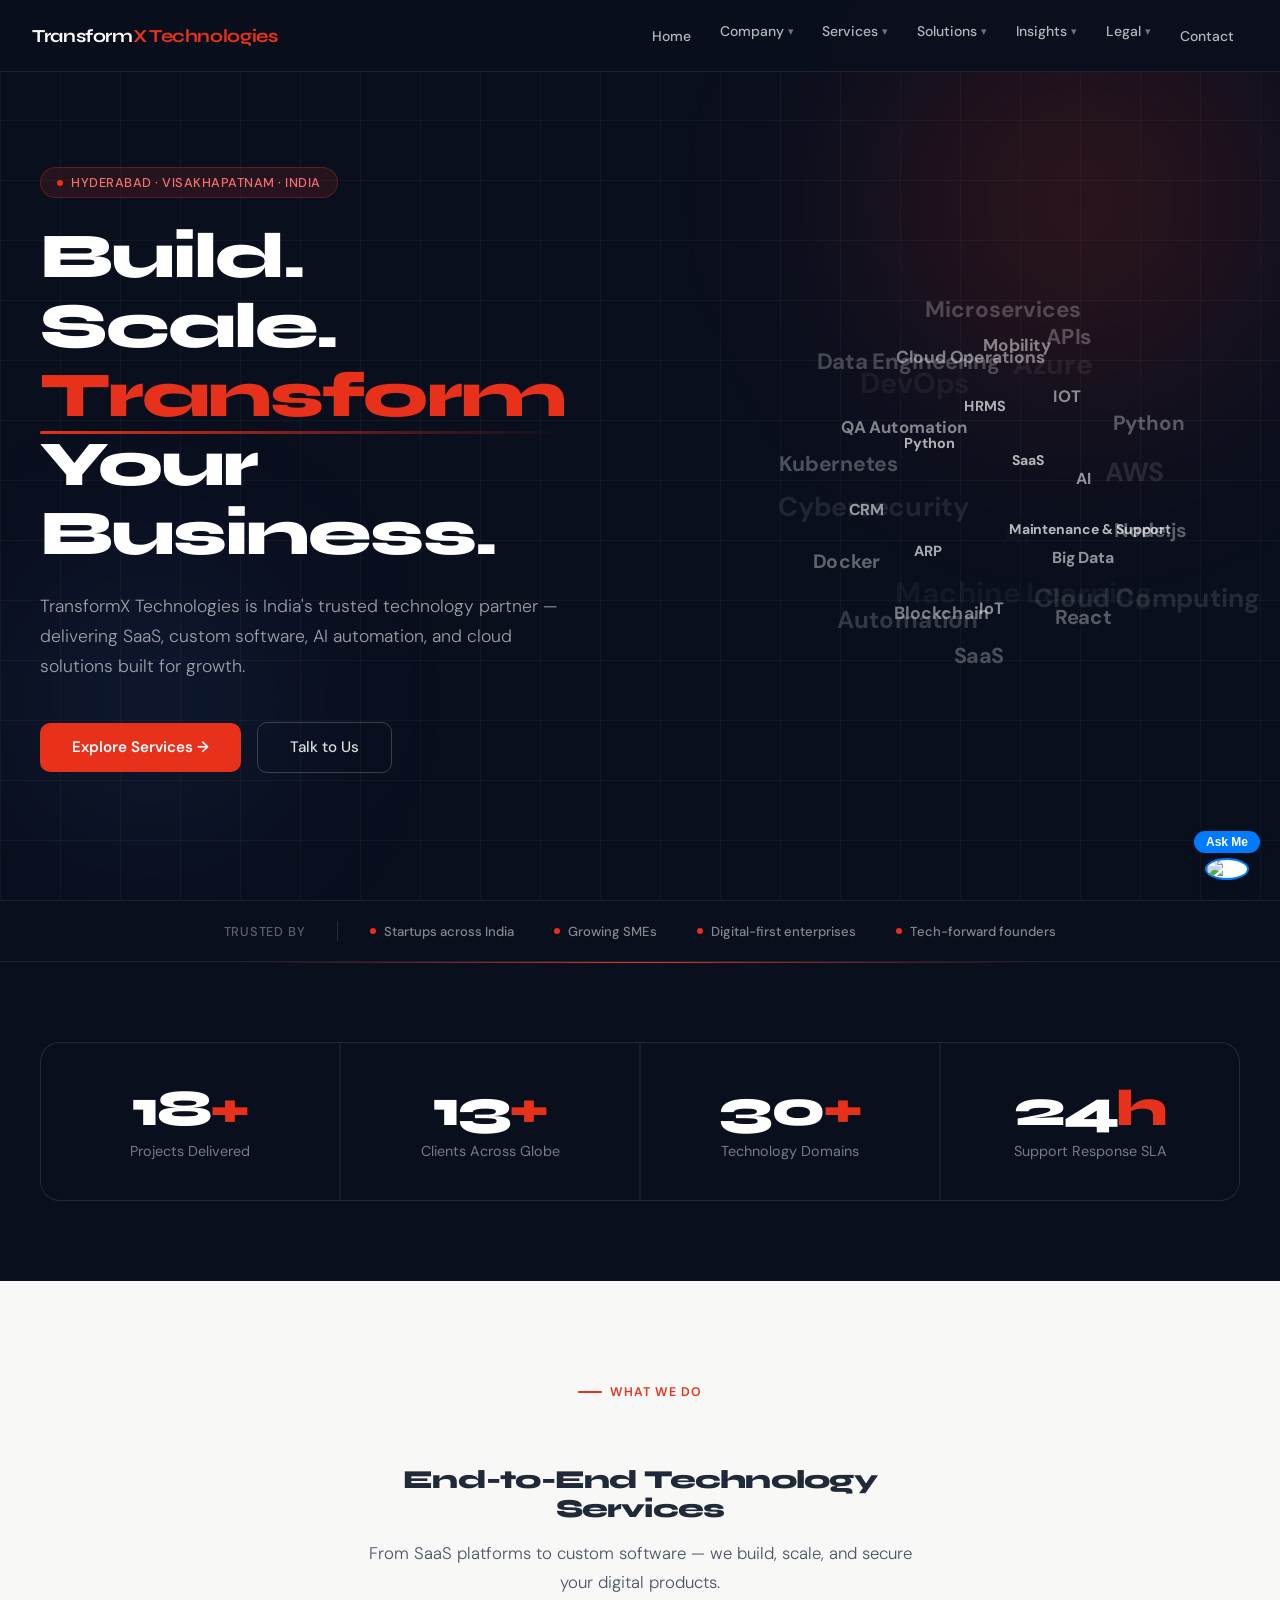
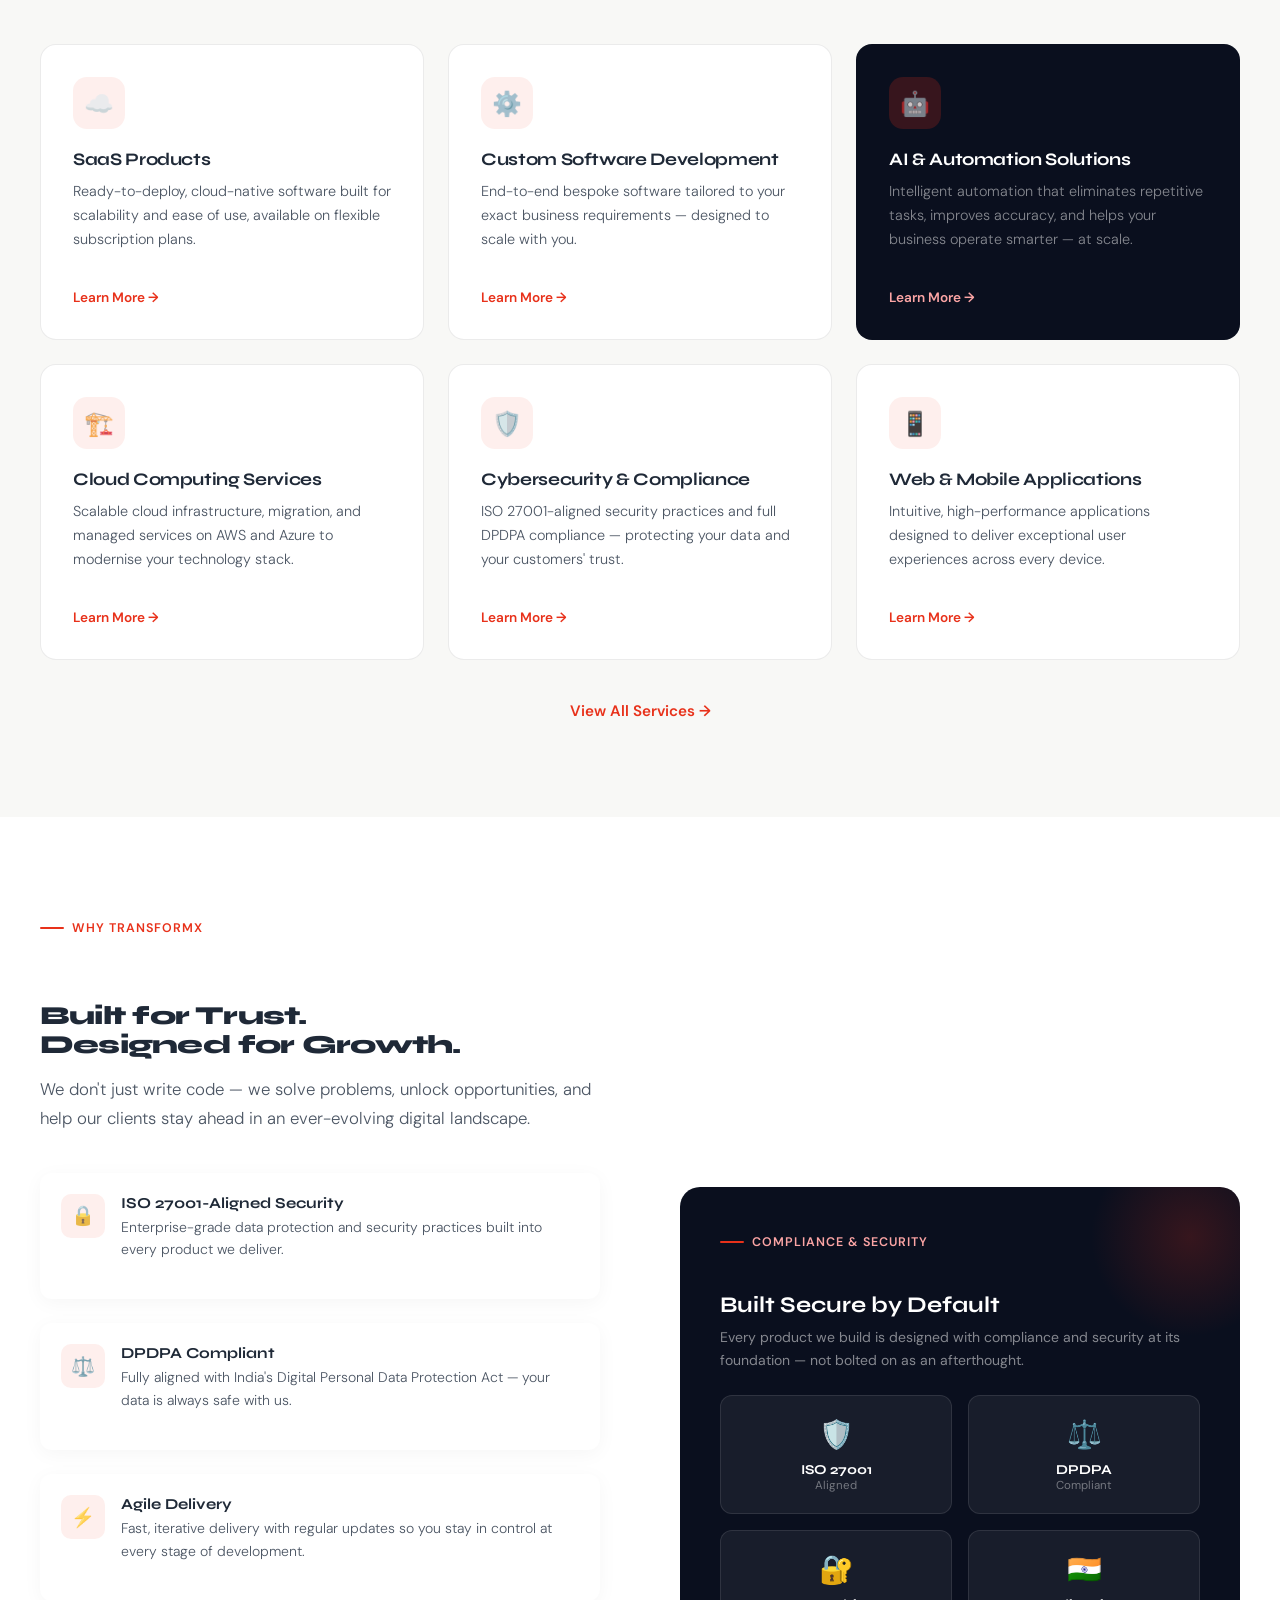
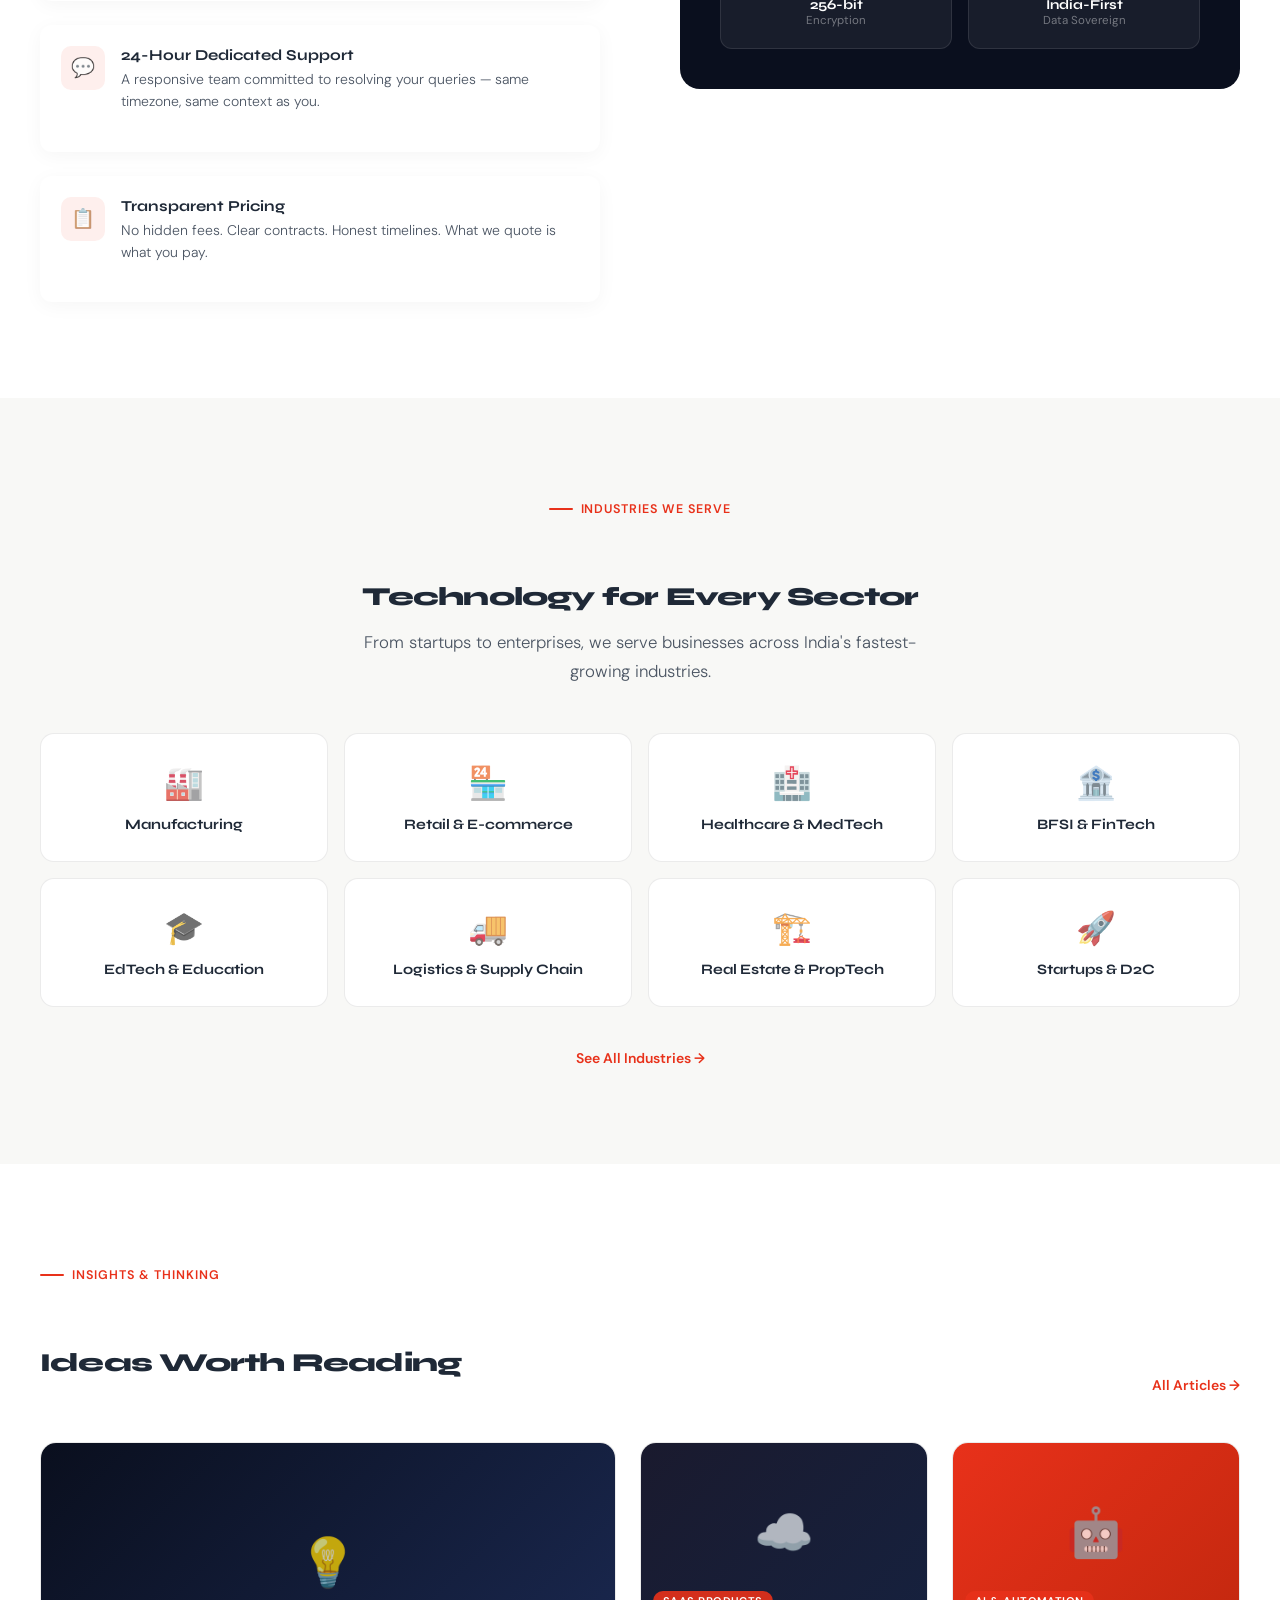
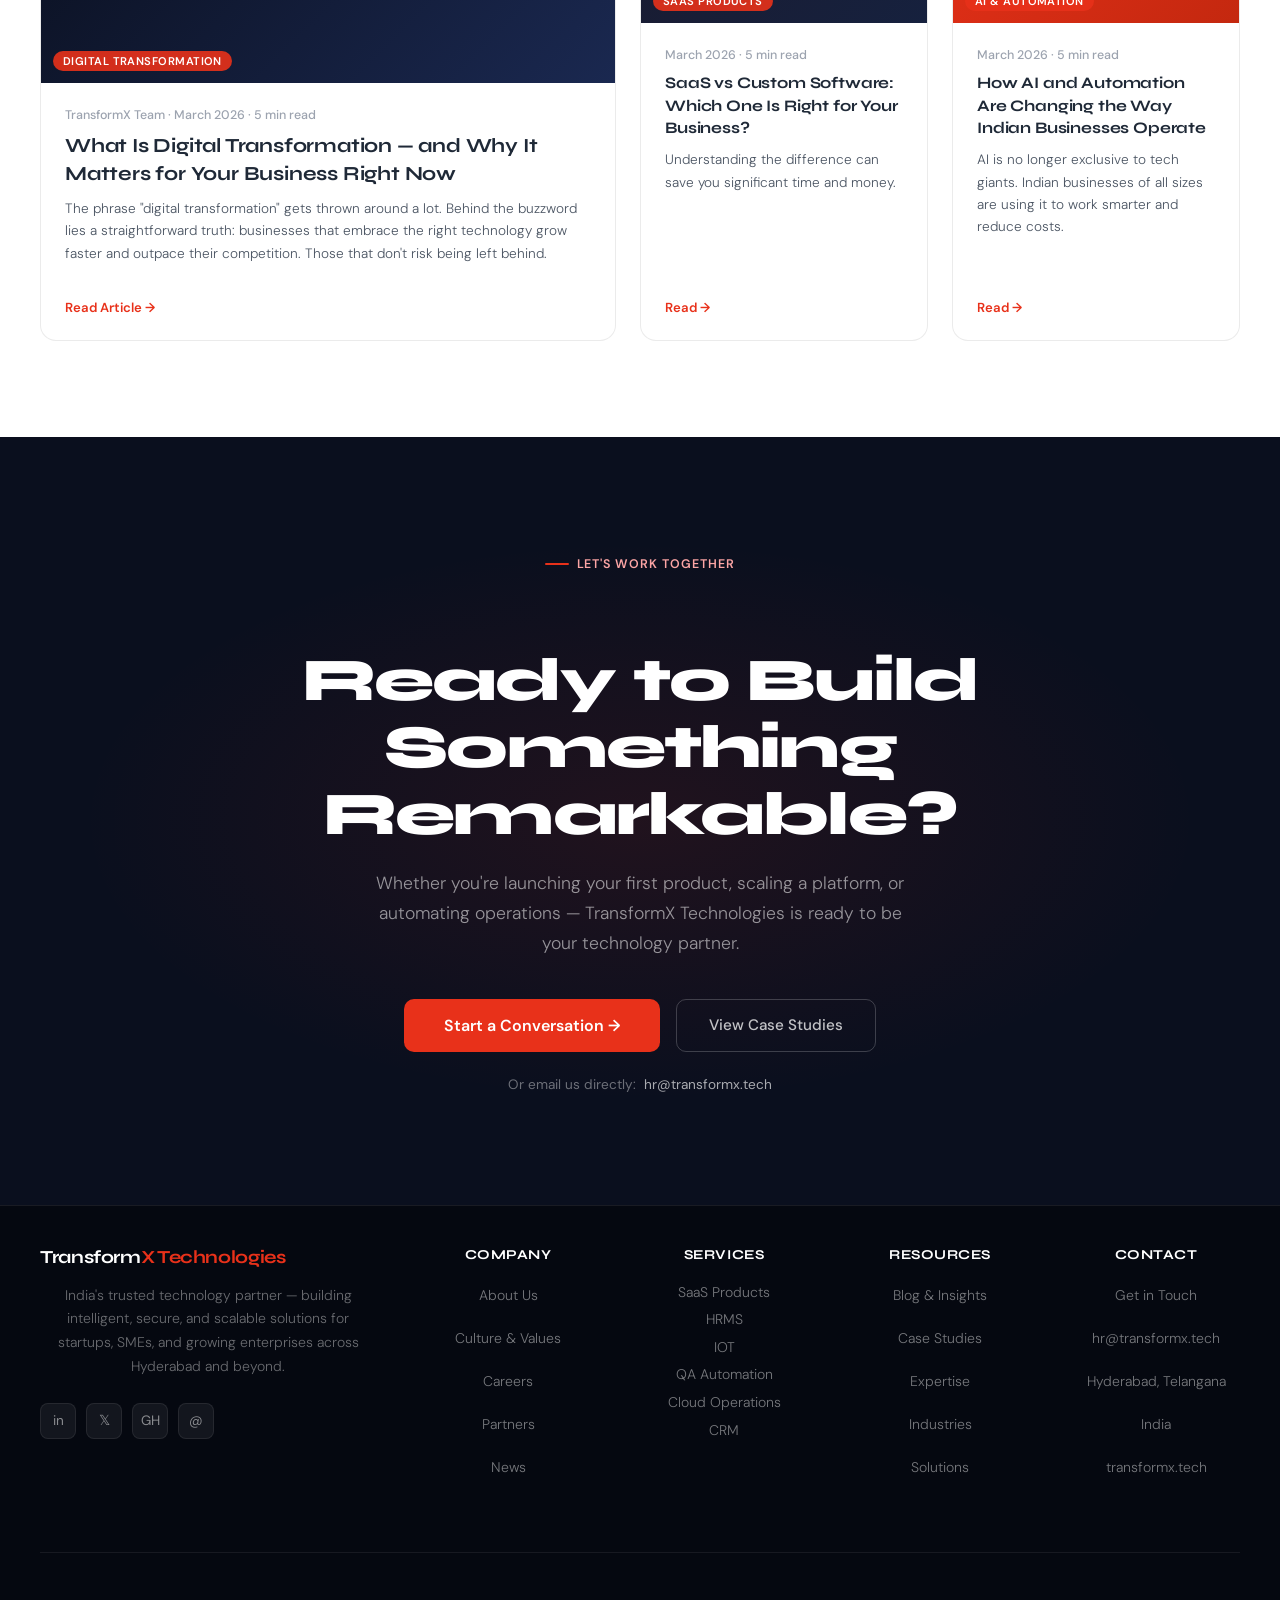
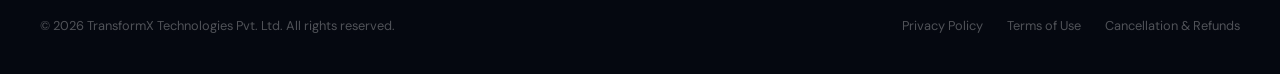
==== commit f12a553a: "mobile responsive" ====
--- a/index.html
+++ b/index.html
@@ -23,7 +23,6 @@
 <!-- NAVBAR -->
 <nav class="navbar" id="navbar">
   <a href="index.html" class="nav-logo">
-    <img src="1774862507089_TransformX_Technologies__logo.jpg" alt="TransformX Logo" onerror="this.style.display='none'">
     <span class="nav-logo-text">Transform<span>X Technologies</span></span>
   </a>
   <ul class="nav-links">
@@ -84,19 +83,31 @@
 <!-- MOBILE NAV -->
 <div class="mobile-nav" id="mobileNav">
   <a href="index.html">Home</a>
-  <a href="company.html#about">About Us</a>
+  <a href="company.html">Company</a>
   <a href="services.html">Services</a>
   <a href="solutions.html">Solutions</a>
-  <a href="solutions.html#industries">Industries</a>
+  <a href="insights.html">Insights</a>
+  <a href="legal.html">Legal</a>
+  <a href="contact.html">Contact Us</a>
+<!--
+    <a href="company.html#about">About Us</a>
+    <a href="services.html#saas">SaaS Products</a>
+  <a href="services.html#hrms">HRMS</a>
+  <a href="services.html#iot">IOT</a>
+  <a href="services.html#qa">QA Automation</a>
+  <a href="services.html#cloud">Cloud Operations</a>
+  <a href="services.html#crm">CRM</a>
+    <a href="solutions.html#industries">Industries</a>
   <a href="solutions.html#expertise">Expertise</a>
-  <a href="insights.html">Insights</a>
+    <a href="insights.html#blogs">Blog & Articles</a>
   <a href="insights.html#case-studies">Case Studies</a>
-  <a href="careers.html">Careers</a>
+  <a href="company.html#careers">Careers</a>
   <a href="company.html#culture">Culture & Values</a>
   <a href="company.html#partners">Partners</a>
   <a href="insights.html#news">News</a>
-  <a href="contact.html">Contact Us</a>
-  <a href="contact.html" class="mob-cta">Get Started →</a>
+    <a href="legal.html#privacy">Privacy Policy</a>
+  <a href="legal.html#terms">Terms of Use</a>
+  <a href="legal.html#refund">Refund Policy</a> -->
 </div>
 
 <!-- HERO -->
@@ -513,14 +524,23 @@
 </footer>
 
 <script>
+const navToggle = document.getElementById("navToggle");
+const mobileNav = document.getElementById("mobileNav");
+
+navToggle.addEventListener("click", () => {
+  mobileNav.classList.toggle("active");
+});
+
+
+
   const navbar = document.getElementById('navbar');
   window.addEventListener('scroll', () => {
     navbar.classList.toggle('scrolled', window.scrollY > 30);
   });
 
-  const navToggle = document.getElementById('navToggle');
-  const mobileNav = document.getElementById('mobileNav');
-  navToggle.addEventListener('click', () => mobileNav.classList.toggle('open'));
+  //const navToggle = document.getElementById('navToggle');
+  //const mobileNav = document.getElementById('mobileNav');
+  //navToggle.addEventListener('click', () => mobileNav.classList.toggle('open'));
 
   const fadeEls = document.querySelectorAll('.fade-up');
   const observer = new IntersectionObserver((entries) => {
--- a/styles.css
+++ b/styles.css
@@ -62,7 +62,7 @@
   padding: 0.5rem;
   min-width: 200px;
   box-shadow: 0 20px 60px rgba(0,0,0,0.4);
-  z-index: 100;
+  z-index: 9999;
 }
 
 .nav-dropdown {
@@ -150,7 +150,7 @@
   /* STATS */
   .stats-section { background: var(--navy); padding: 5rem 2rem; position: relative; overflow: hidden; }
   .stats-section::before { content: ''; position: absolute; top: 0; left: 50%; transform: translateX(-50%); width: 800px; height: 1px; background: linear-gradient(90deg, transparent, var(--red), transparent); }
-  .stats-grid { display: grid; grid-template-columns: repeat(4, 1fr); gap: 2px; background: rgba(255,255,255,0.06); border-radius: 20px; overflow: hidden; border: 1px solid rgba(255,255,255,0.06); }
+  .stats-grid { display: grid; grid-template-columns: repeat(4, 1fr); gap: 2px; background: rgba(255,255,255,0.06); border-radius: 20px; overflow: hidden; border: 1px solid rgba(255,255,255,0.06);  }
   .stat-card { padding: 2.5rem 2rem; text-align: center; background: var(--navy); transition: background 0.3s; }
   .stat-card:hover { background: rgba(232,49,26,0.06); }
   .stat-num { font-family: 'Syne', sans-serif; font-size: 3.2rem; font-weight: 800; color: var(--white); line-height: 1; letter-spacing: -0.04em; }
@@ -162,6 +162,27 @@
   .services-header {
   text-align: center;
   margin-bottom: 3rem;
+}
+
+@media (max-width: 992px) {
+
+  .grid-2,
+  .expertise-row {
+    grid-template-columns: 1fr !important;
+    text-align: center;
+  }
+
+}
+
+@media (max-width: 768px) {
+  .contact-main-container {
+    padding: 100px 15px;
+  }
+
+  .form-side,
+  .info-side {
+    padding: 20px;
+  }
 }
 
 .services-header .section-desc {
@@ -350,17 +371,33 @@
   .mobile-nav .mob-cta { background: var(--red); color: var(--white) !important; text-align: center; margin-top: 0.5rem; font-weight: 600; }
 
   /* RESPONSIVE */
-  @media (max-width: 1024px) {
-    .hero-inner { grid-template-columns: 1fr; }
-    .hero-visual { display: none; }
-    .services-grid { grid-template-columns: repeat(2, 1fr); }
-    .industries-grid { grid-template-columns: repeat(2, 1fr); }
-    .insights-grid { grid-template-columns: 1fr 1fr; }
-    .insight-card.featured { grid-column: span 2; }
-    .footer-top { grid-template-columns: 1fr 1fr; gap: 2rem; }
-    .why-grid { grid-template-columns: 1fr; gap: 3rem; }
-    .stats-grid { grid-template-columns: repeat(2, 1fr); }
-  }
+  /* ===== RESPONSIVE ===== */
+
+@media (max-width: 1024px) {
+  .hero-inner { grid-template-columns: 1fr; }
+  .hero-visual { display: none; }
+  .services-grid { grid-template-columns: repeat(2, 1fr); }
+  .industries-grid { grid-template-columns: repeat(2, 1fr); }
+  .insights-grid { grid-template-columns: 1fr 1fr; }
+  .insight-card.featured { grid-column: span 2; }
+  .footer-top { grid-template-columns: 1fr 1fr; }
+  .why-grid { grid-template-columns: 1fr; gap: 3rem; }
+
+  /* ✅ ONLY THIS */
+  .stats-grid {
+    grid-template-columns: repeat(2, 1fr);
+  }
+}
+
+/* ✅ SEPARATE */
+
+
+@media (max-width: 500px) {
+  .stats-grid {
+    grid-template-columns: 1fr;
+  }
+}
+
   @media (max-width: 768px) {
     .nav-links { display: none; }
     .nav-toggle { display: flex; }
@@ -463,7 +500,7 @@
 /* ===== CONTAINER ===== */
 .container {
   max-width: 900px;
-  margin: 10px auto;
+  margin: 80px auto 20px; /* 🔥 reduce space */
   padding: 20px;
 }
 
@@ -1203,7 +1240,7 @@
   padding: 0.5rem;
   min-width: 200px;
   box-shadow: 0 20px 60px rgba(0,0,0,0.4);
-  z-index: 100;
+  z-index: 9999;
 }
 
 .nav-dropdown {
@@ -1322,7 +1359,7 @@
   padding: 0.5rem;
   min-width: 200px;
   box-shadow: 0 20px 60px rgba(0,0,0,0.4);
-  z-index: 100;
+  z-index: 9999;
 }
 
 .nav-dropdown {
@@ -1502,7 +1539,7 @@
   padding: 0.5rem;
   min-width: 200px;
   box-shadow: 0 20px 60px rgba(0,0,0,0.4);
-  z-index: 100;
+  z-index: 9999;
 }
 
 .nav-dropdown {
@@ -1592,6 +1629,8 @@
   color:#9ca3af;
   margin-top:60px;
 }
+
+
 
 
 /* ===== contact ===== */
@@ -1661,7 +1700,7 @@
   padding: 0.5rem;
   min-width: 200px;
   box-shadow: 0 20px 60px rgba(0,0,0,0.4);
-  z-index: 100;
+  z-index: 9999;
 }
 
 .nav-dropdown {
@@ -2174,4 +2213,90 @@
 @keyframes bounce {
     0%, 100% { transform: translateY(0); }
     50% { transform: translateY(-5px); }
+}
+
+
+
+
+
+
+
+
+
+
+
+
+
+
+
+
+
+
+
+
+
+
+/* ===== MOBILE NAV FIX ===== */
+@media (max-width: 992px) {
+
+  .nav-links {
+    display: none;
+  }
+
+  .nav-toggle {
+    display: flex;
+  }
+
+  .mobile-nav {
+    position: fixed;
+    top: 72px;
+    left: 0;
+    width: 100%;
+    height: 100vh;
+    background: var(--navy);
+    display: flex;
+    flex-direction: column;
+    padding: 20px;
+    gap: 15px;
+
+    transform: translateX(-100%);
+    transition: 0.3s ease;
+    z-index: 999;
+  }
+
+  .mobile-nav.active {
+    transform: translateX(0);
+  }
+
+  .mobile-nav a {
+    color: white;
+    text-decoration: none;
+    font-size: 1rem;
+    padding: 10px 0;
+    border-bottom: 1px solid rgba(255,255,255,0.05);
+  }
+}
+
+
+
+
+
+@media (max-width: 992px) {
+
+  .hero-inner {
+    grid-template-columns: 1fr;
+    text-align: center;
+  }
+
+  .hero-desc {
+    margin: 0 auto;
+  }
+
+  .hero-actions {
+    justify-content: center;
+  }
+
+  .hero-visual {
+    display: none; /* optional clean look */
+  }
 }
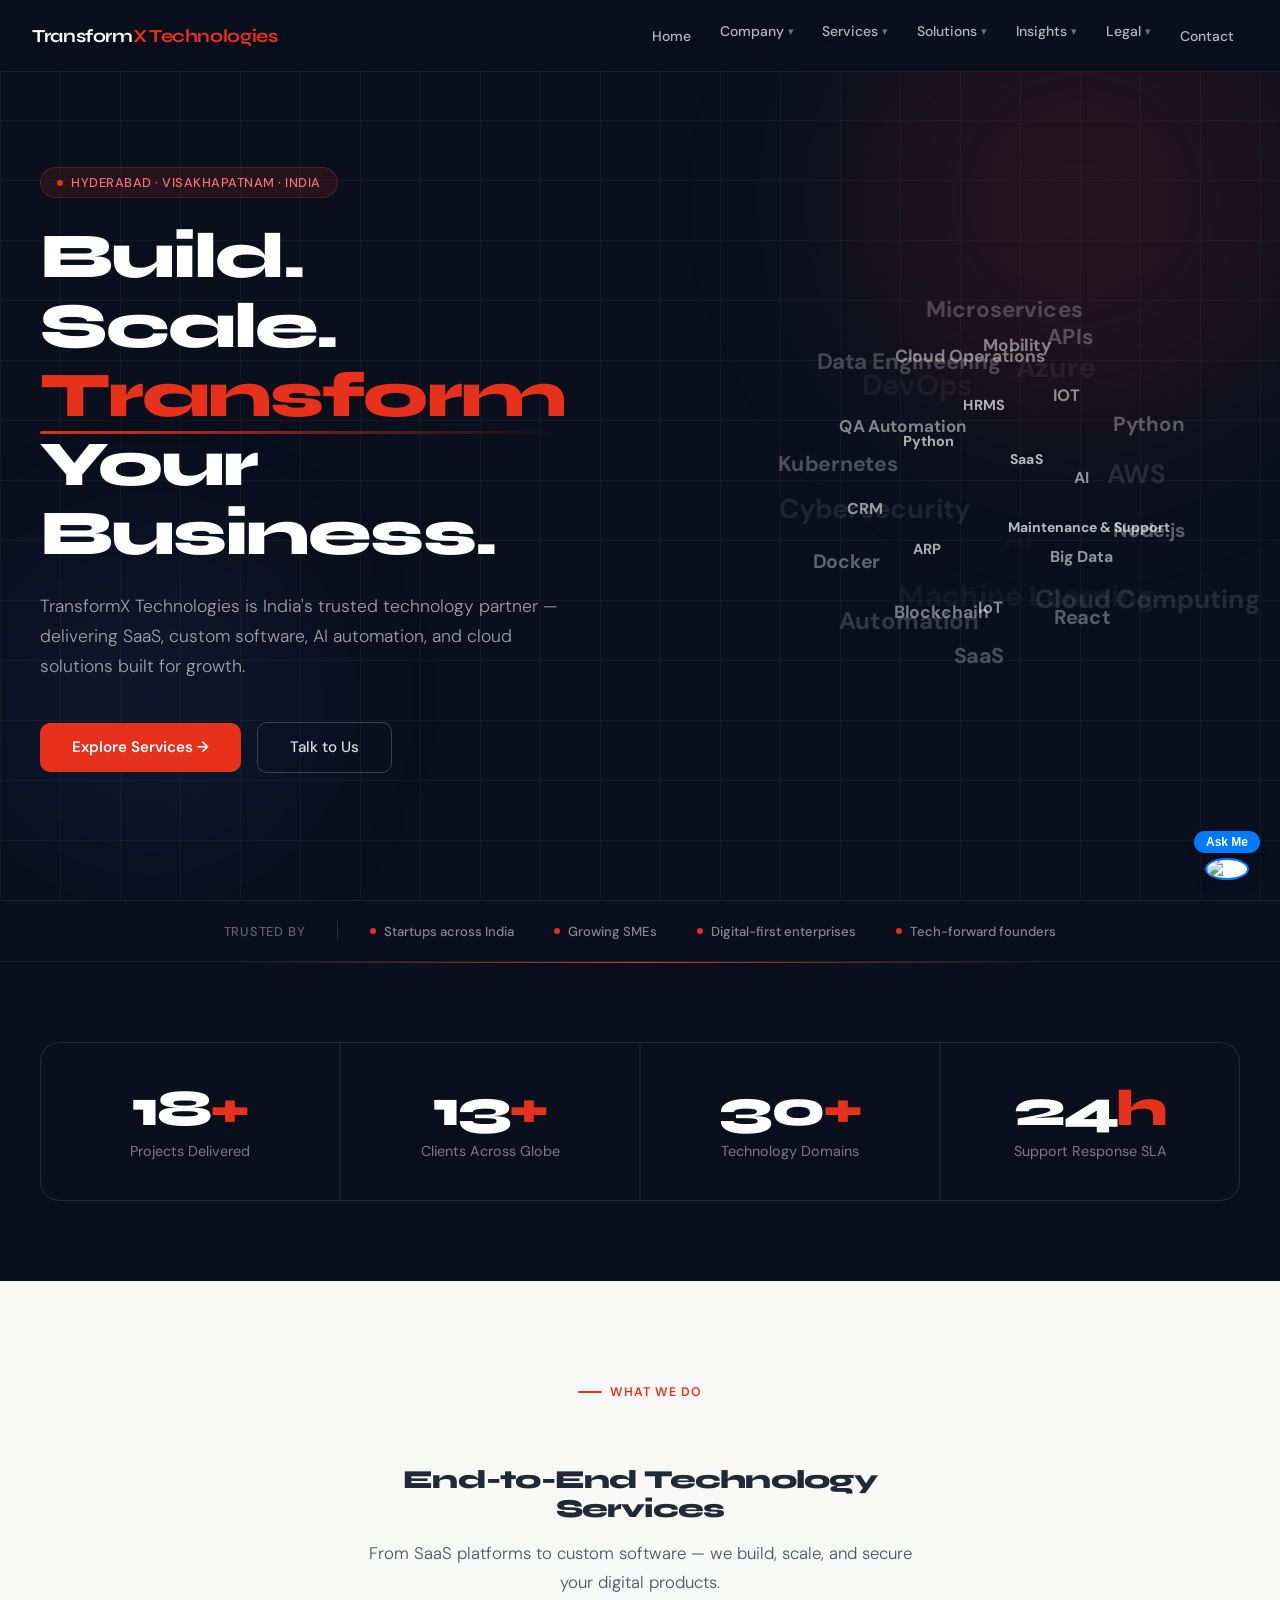
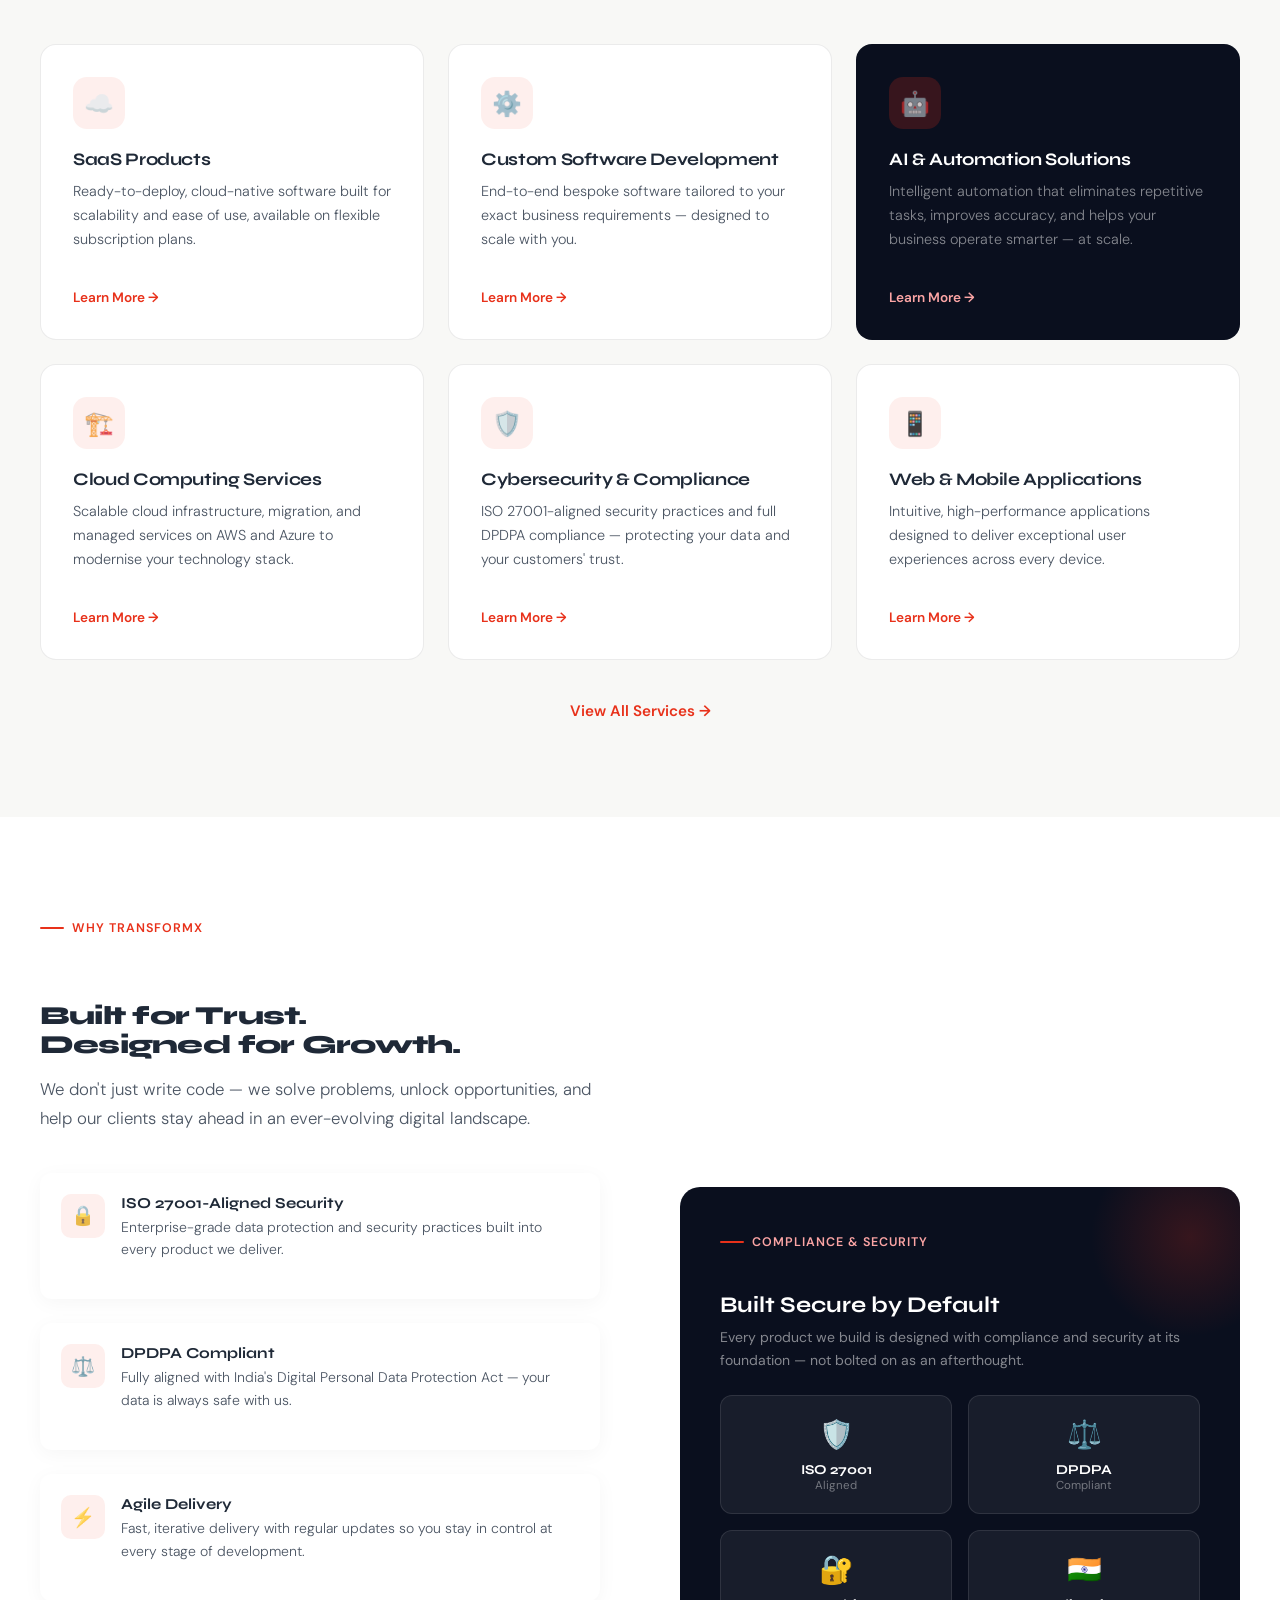
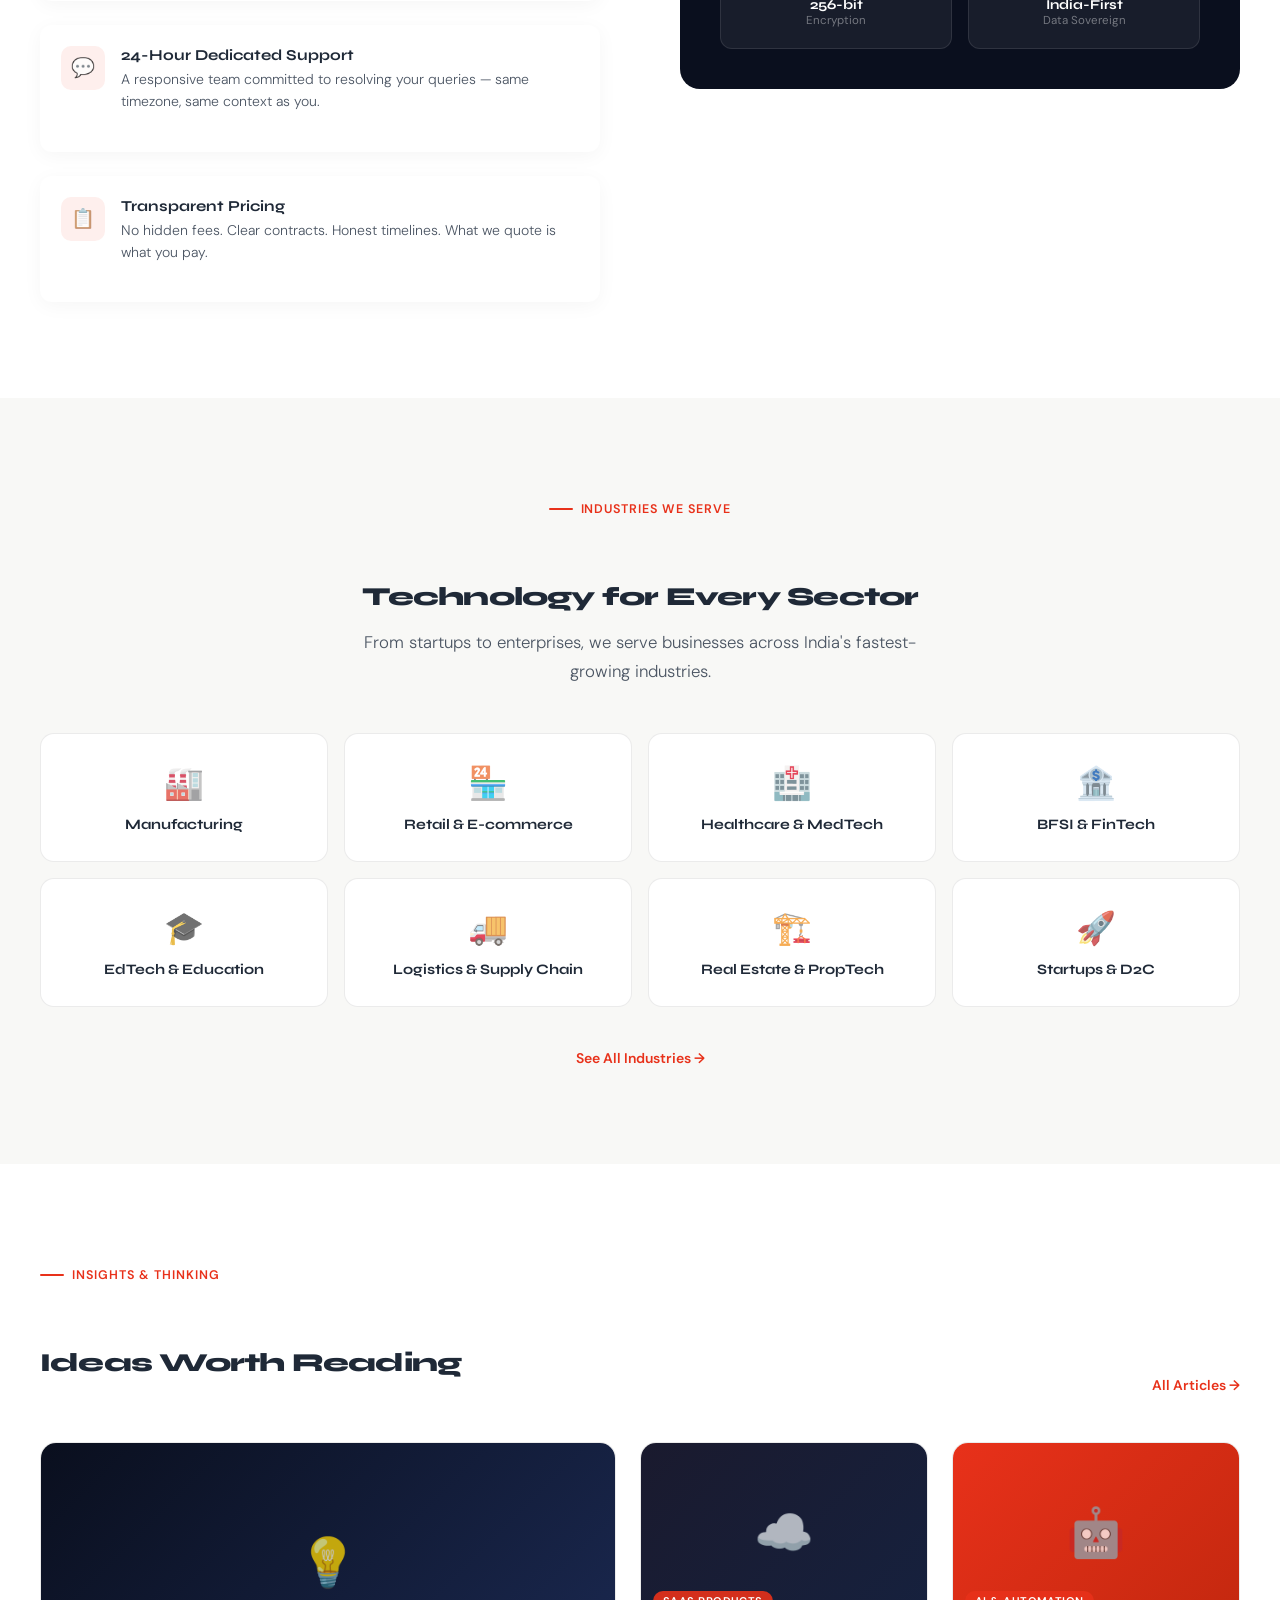
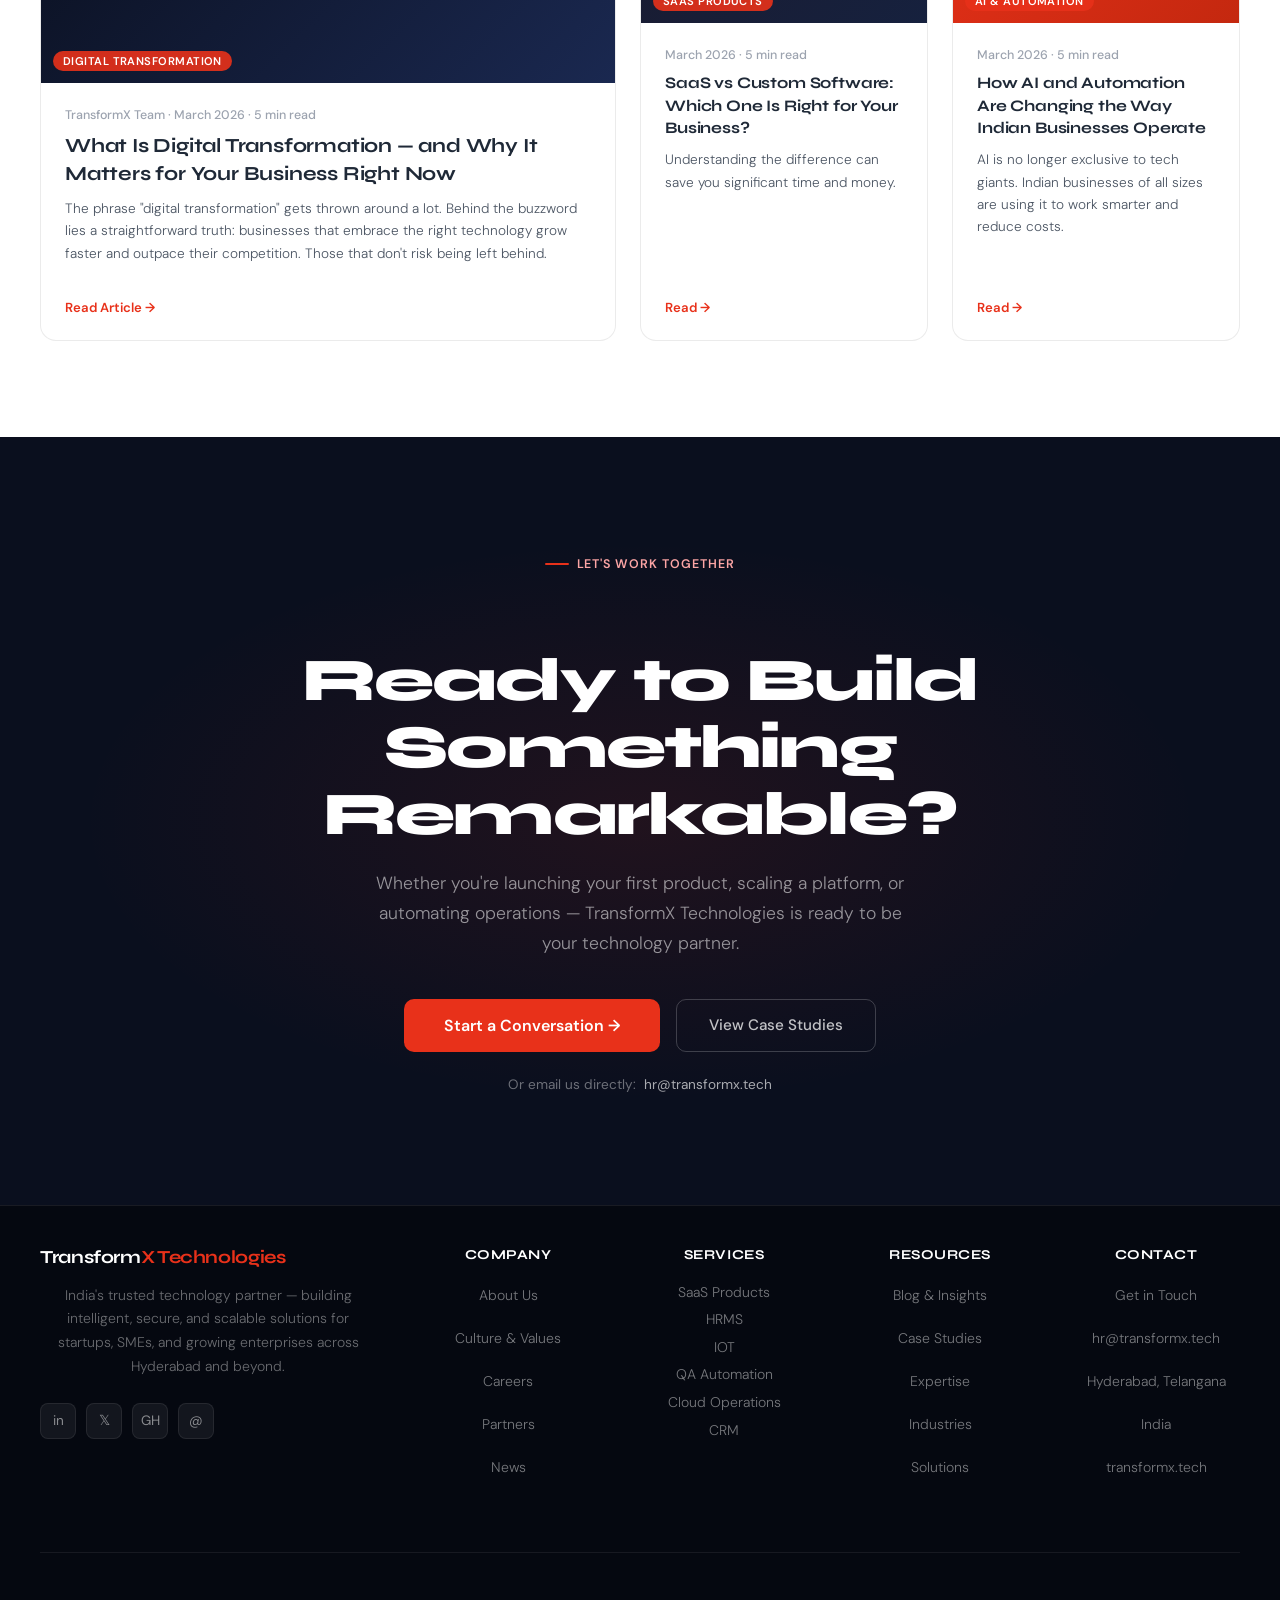
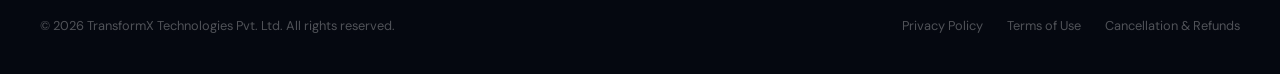
==== commit 97ce2f8f: "modified" ====
--- a/index.html
+++ b/index.html
@@ -87,7 +87,7 @@
   <a href="services.html">Services</a>
   <a href="solutions.html">Solutions</a>
   <a href="insights.html">Insights</a>
-  <a href="legal.html">Legal</a>
+  <a href="terms.html">Legal</a>
   <a href="contact.html">Contact Us</a>
 <!--
     <a href="company.html#about">About Us</a>
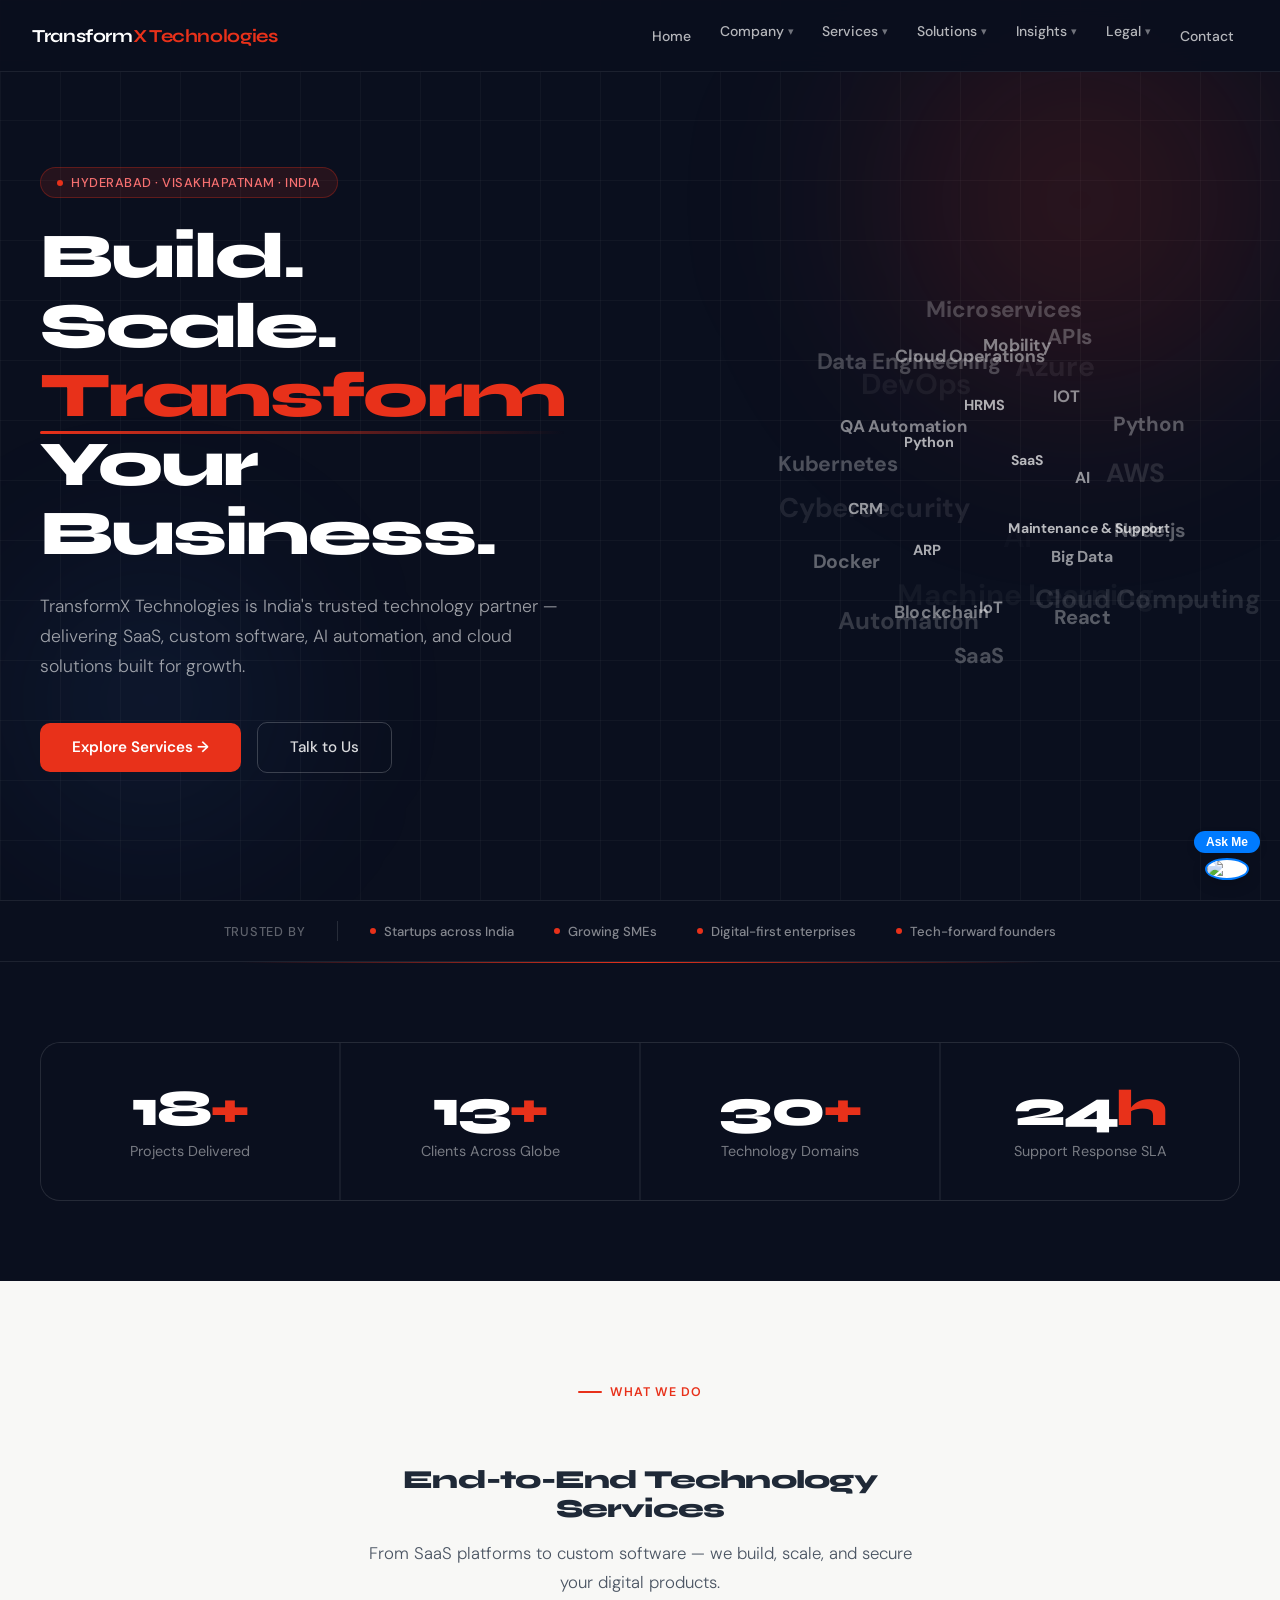
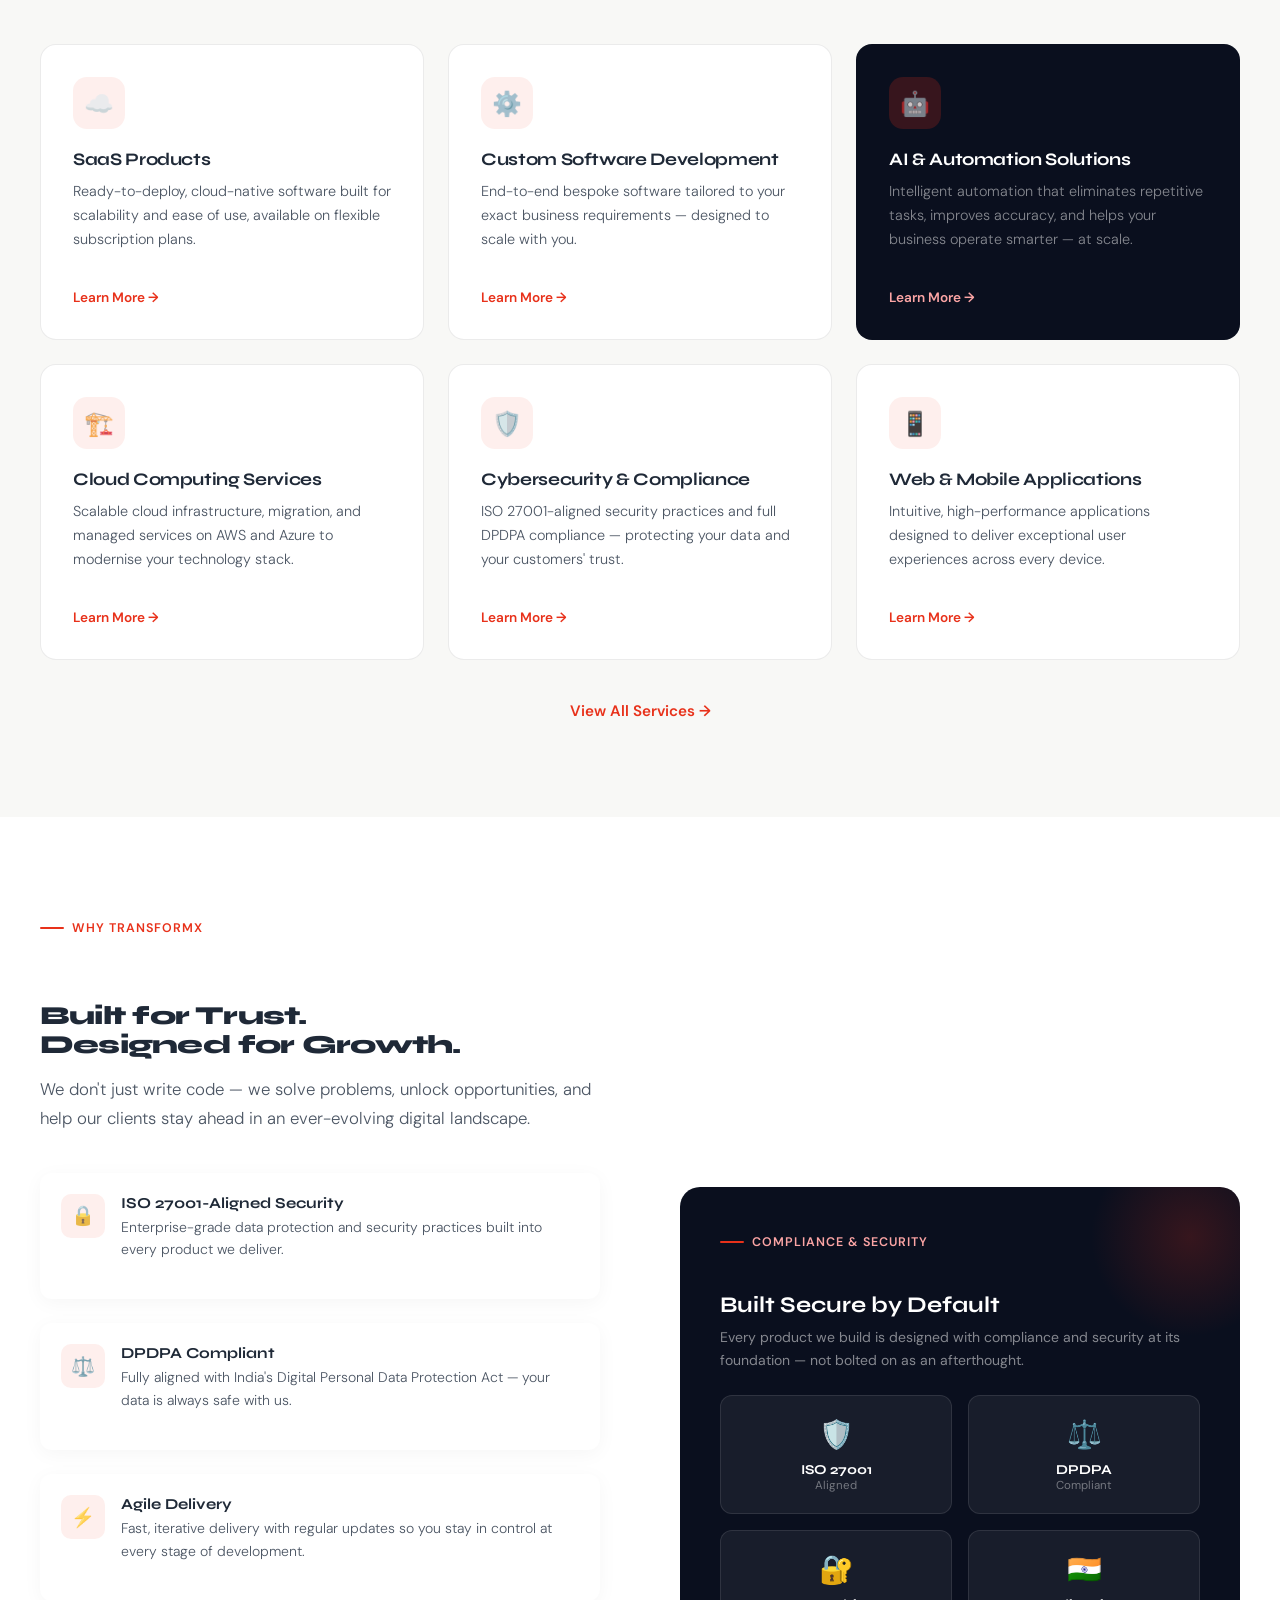
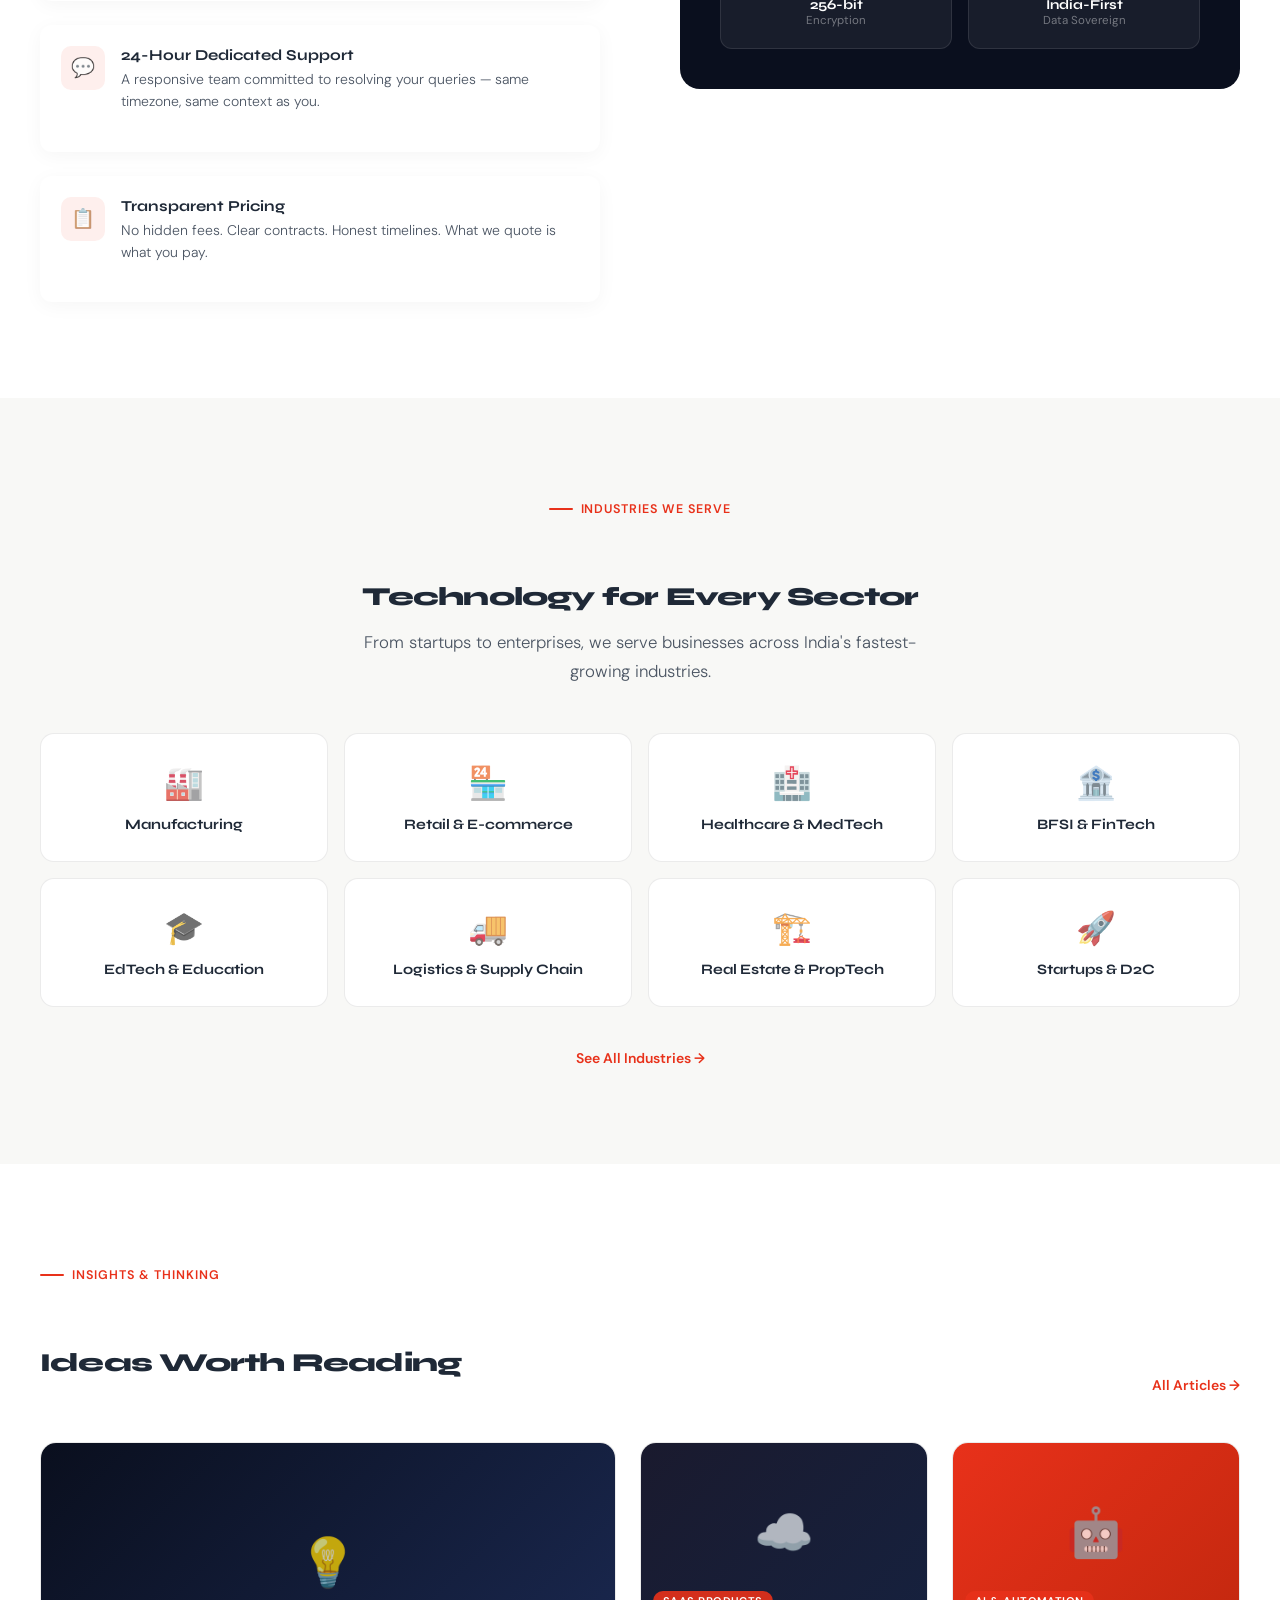
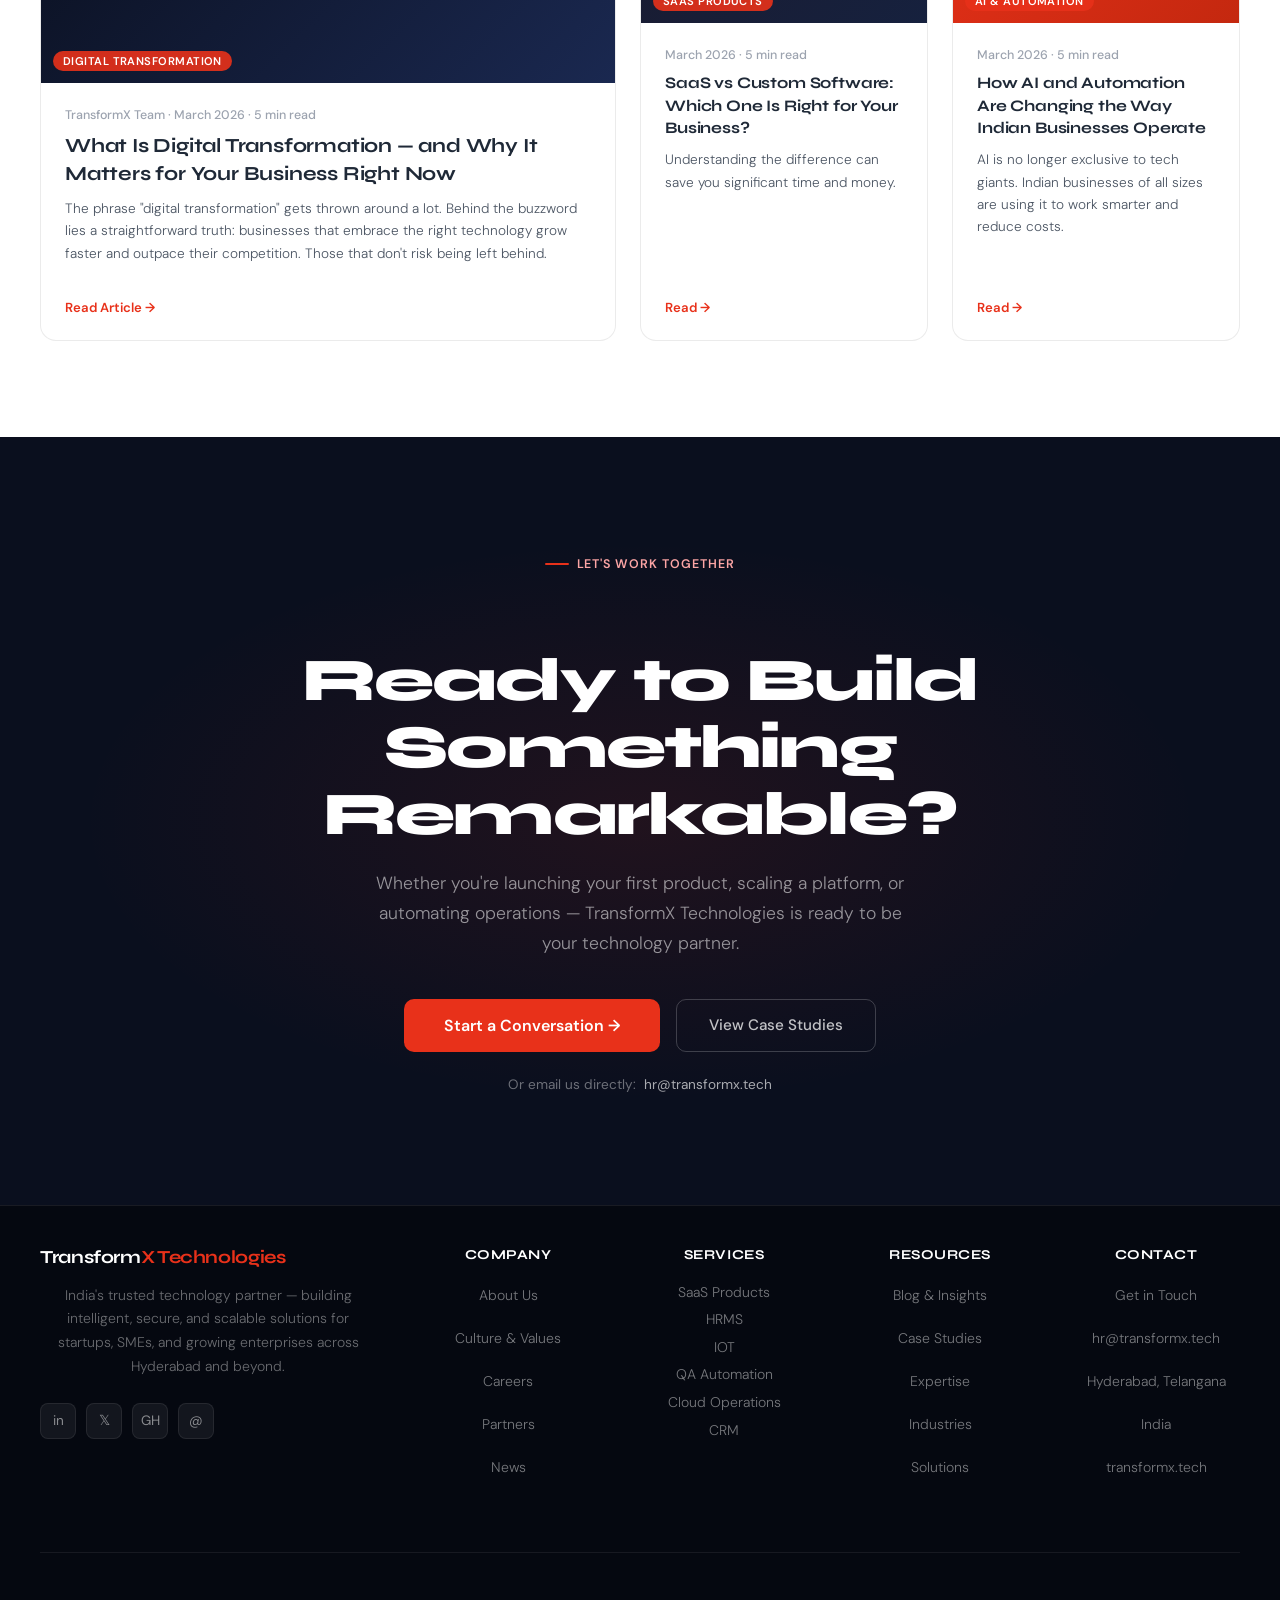
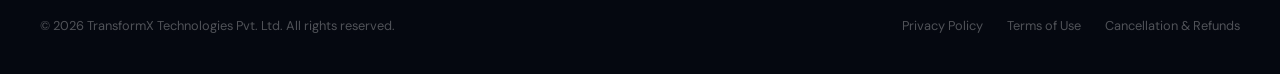
==== commit 7c5367f7: "updated footer" ====
--- a/index.html
+++ b/index.html
@@ -477,7 +477,7 @@
           <li><a href="company.html#culture">Culture & Values</a></li>
           <li><a href="company.html#careers">Careers</a></li>
           <li><a href="company.html#partners">Partners</a></li>
-          <li><a href="company.html#news">News</a></li>
+          <li><a href="insights.html#news">News</a></li>
         </ul>
       </div>
       <div class="footer-col">
--- a/styles.css
+++ b/styles.css
@@ -17,6 +17,53 @@
     --border-light: rgba(0,0,0,0.08);
     --transition: cubic-bezier(0.4, 0, 0.2, 1);
   }
+
+
+  @media (max-width: 768px) {
+  .hero-content {
+    transform: translateX(-8px);
+  }
+}
+
+
+@media (max-width: 768px) {
+  .stats-grid {
+    display: grid;
+    grid-template-columns: 1fr 1fr;   /* 2 columns */
+    gap: 10px;
+  }
+
+  .stat-card {
+    width: 100%;
+    height: 100px;        /* same box size */
+    display: flex;
+    flex-direction: column;
+    justify-content: center;
+    align-items: center;
+  }
+}
+
+@media (max-width: 768px) {
+  .footer-top {
+    display: grid;
+    grid-template-columns: 1fr 1fr; /* 2 columns */
+    gap: 20px;
+  }
+
+  .footer-brand {
+    grid-column: span 2; /* brand full width top lo */
+  }
+}
+
+@media (max-width: 768px) {
+  .cta-title {
+    text-align: left;
+    transform: translateX(-10px);  /* left move */
+  }
+}
+
+
+
 
   *, *::before, *::after { box-sizing: border-box; margin: 0; padding: 0; }
   html { scroll-behavior: smooth; font-size: 16px; }
@@ -2299,4 +2346,64 @@
   .hero-visual {
     display: none; /* optional clean look */
   }
+}
+
+
+
+
+/* ================= MOBILE CONTACT FIX ================= */
+
+@media (max-width: 768px) {
+
+  /* 🔥 Reduce top space */
+  .contact-main-container {
+    padding: 90px 12px 40px !important;
+  }
+
+  /* 🔥 Glass wrapper fix */
+  .contact-glass-wrapper {
+    grid-template-columns: 1fr !important;
+    padding: 20px !important;
+    gap: 20px !important;
+  }
+
+  /* 🔥 Form & Info card */
+  .form-side,
+  .info-side {
+    padding: 18px !important;
+    border-radius: 18px;
+  }
+
+  /* 🔥 Heading size like ChargeBees */
+  .contact-main-container h1 {
+    font-size: 2rem !important;
+  }
+
+  /* 🔥 Input fields */
+  .input-box {
+    padding: 12px 14px !important;
+    font-size: 14px;
+    border-radius: 10px;
+  }
+
+  /* 🔥 Phone group fix */
+  .phone-group {
+    flex-direction: row;
+    gap: 8px;
+  }
+
+  .country-select {
+    width: 85px;
+    font-size: 13px;
+  }
+
+  .mobile-input {
+    font-size: 14px;
+  }
+
+  /* 🔥 Button full width */
+  .btn-primary {
+    width: 100% !important;
+  }
+
 }
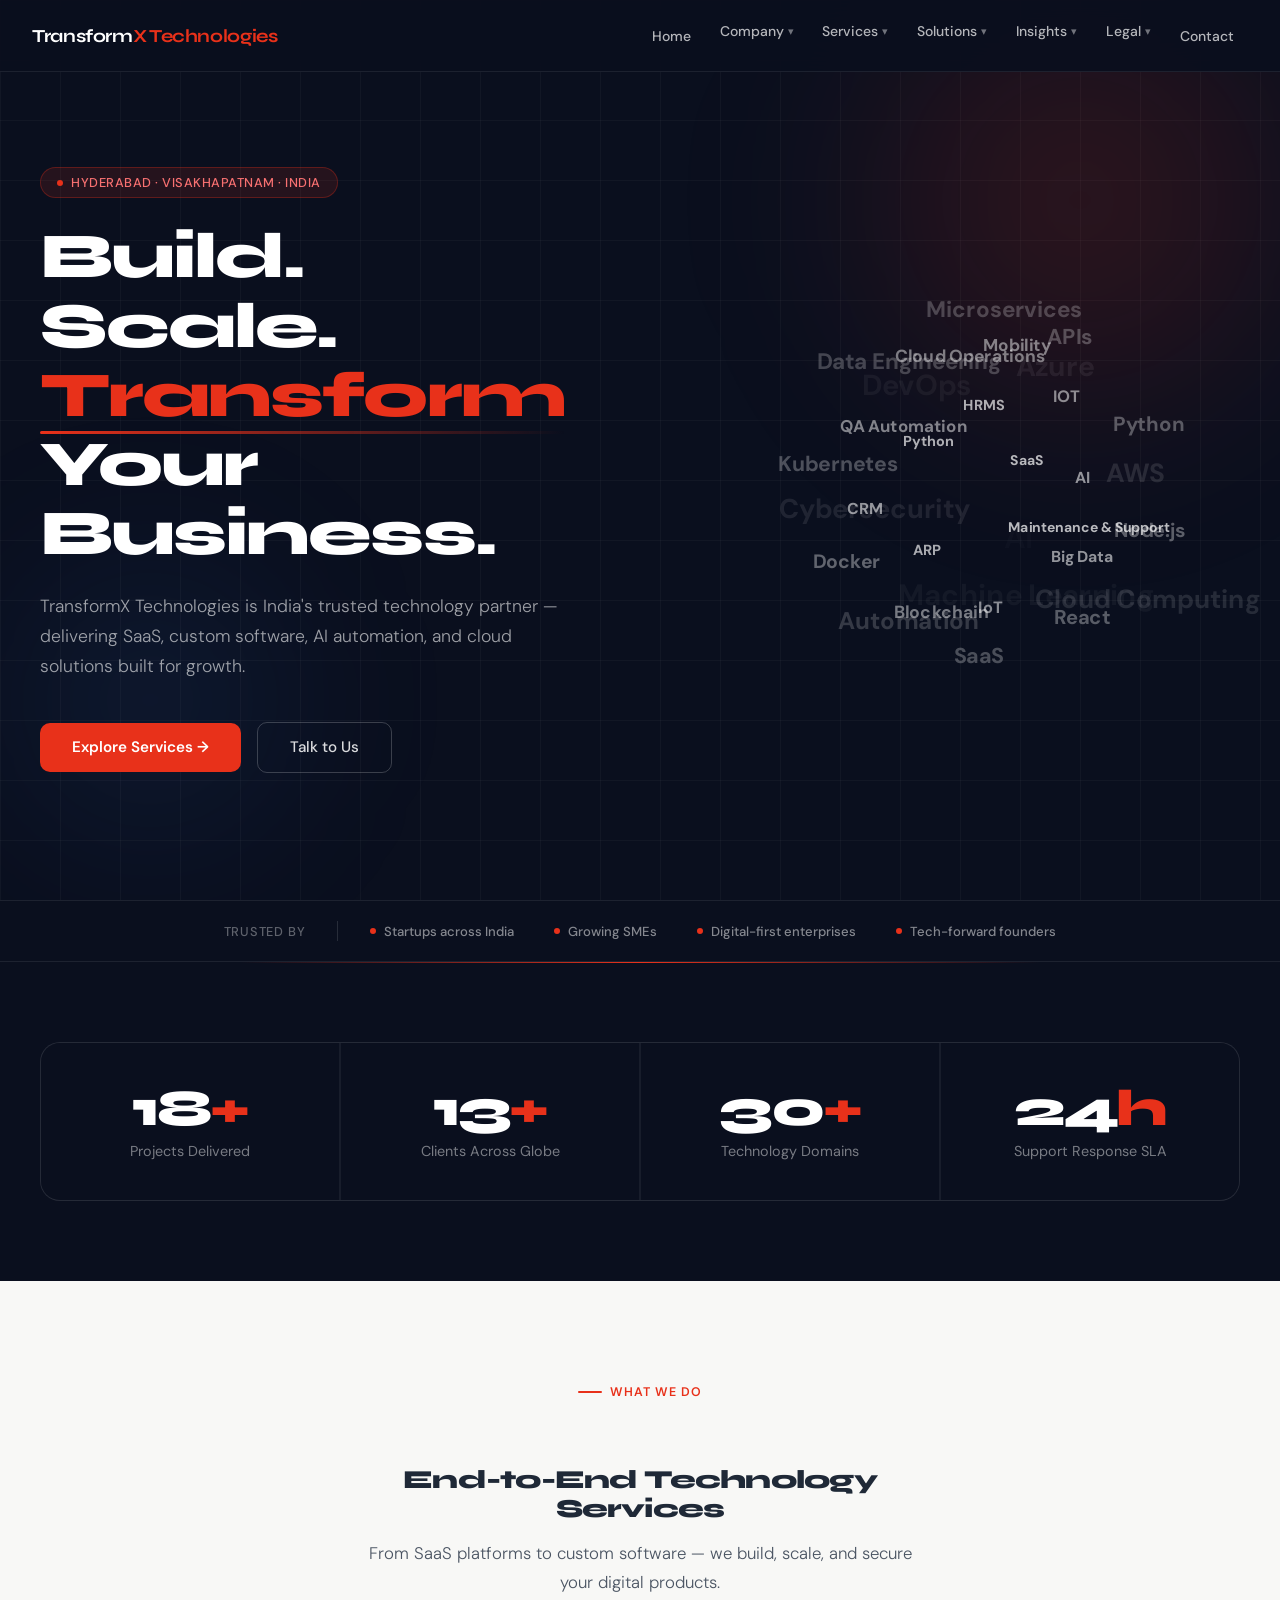
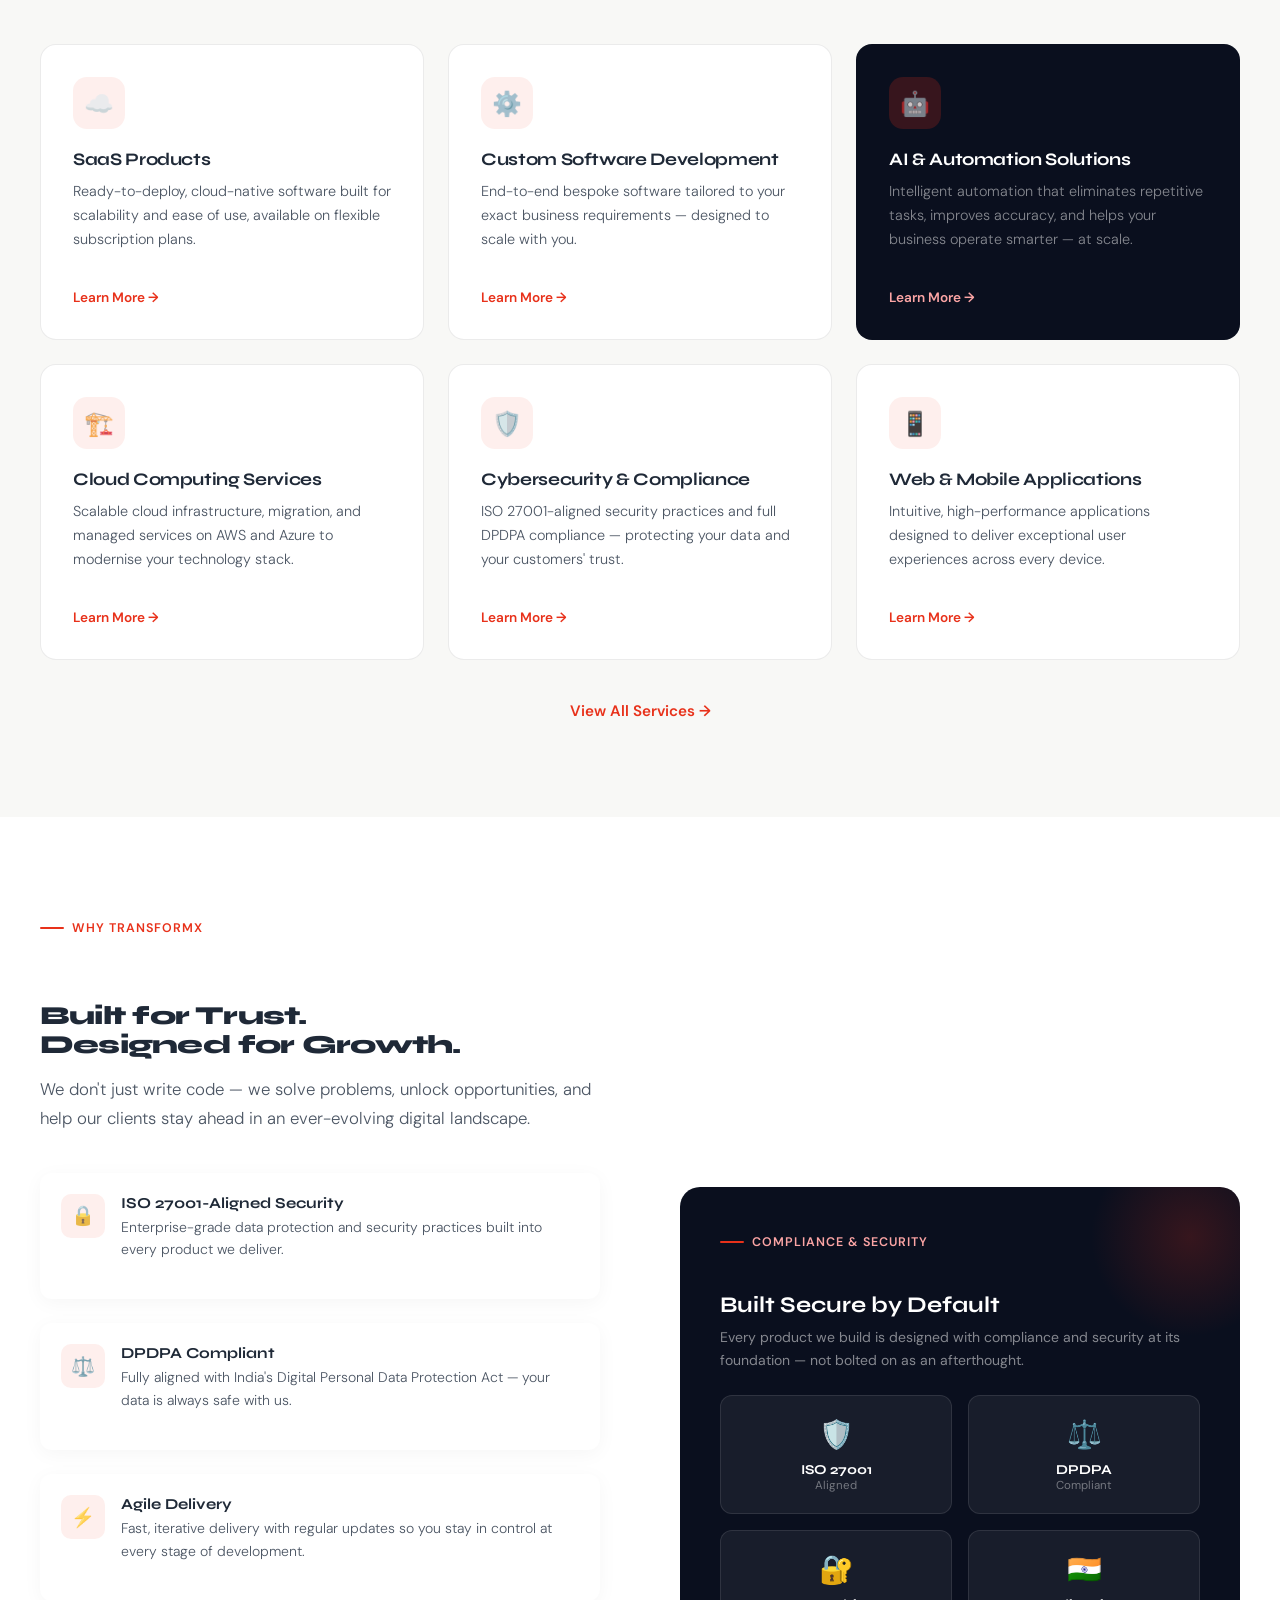
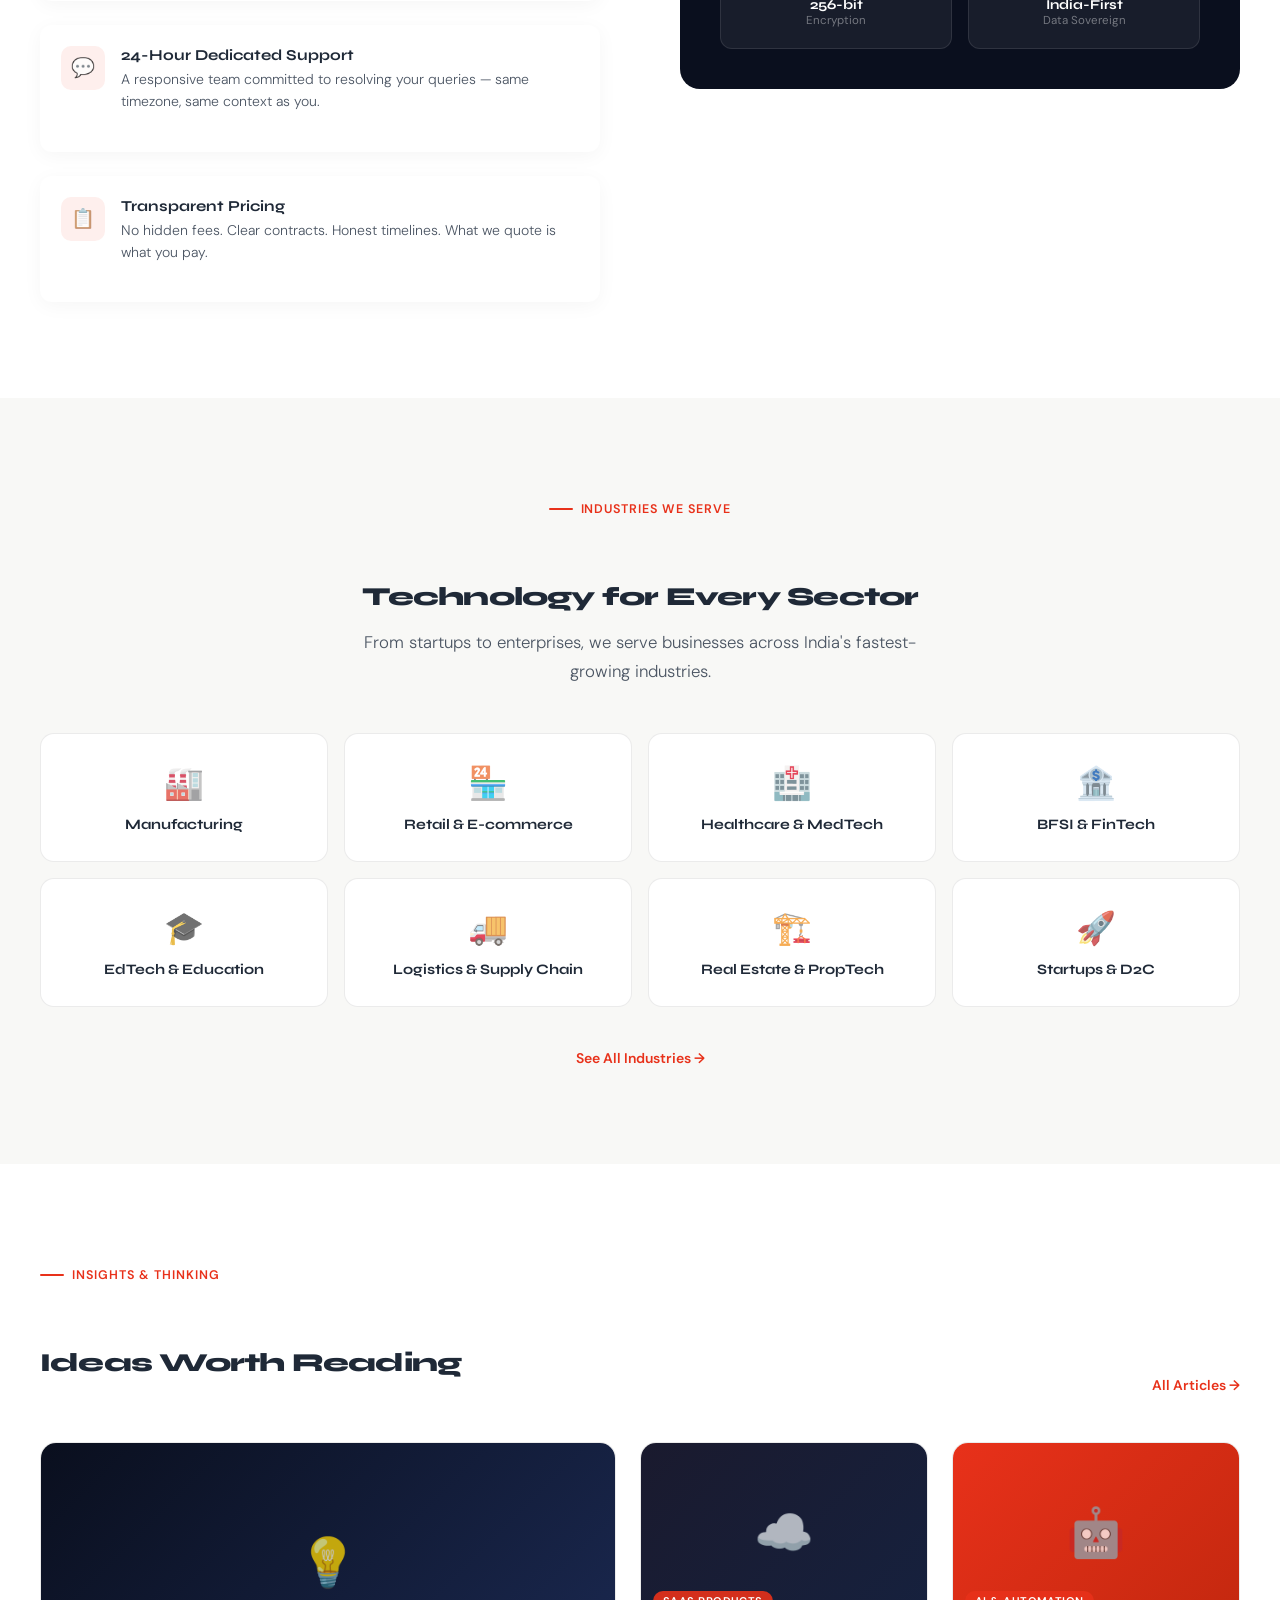
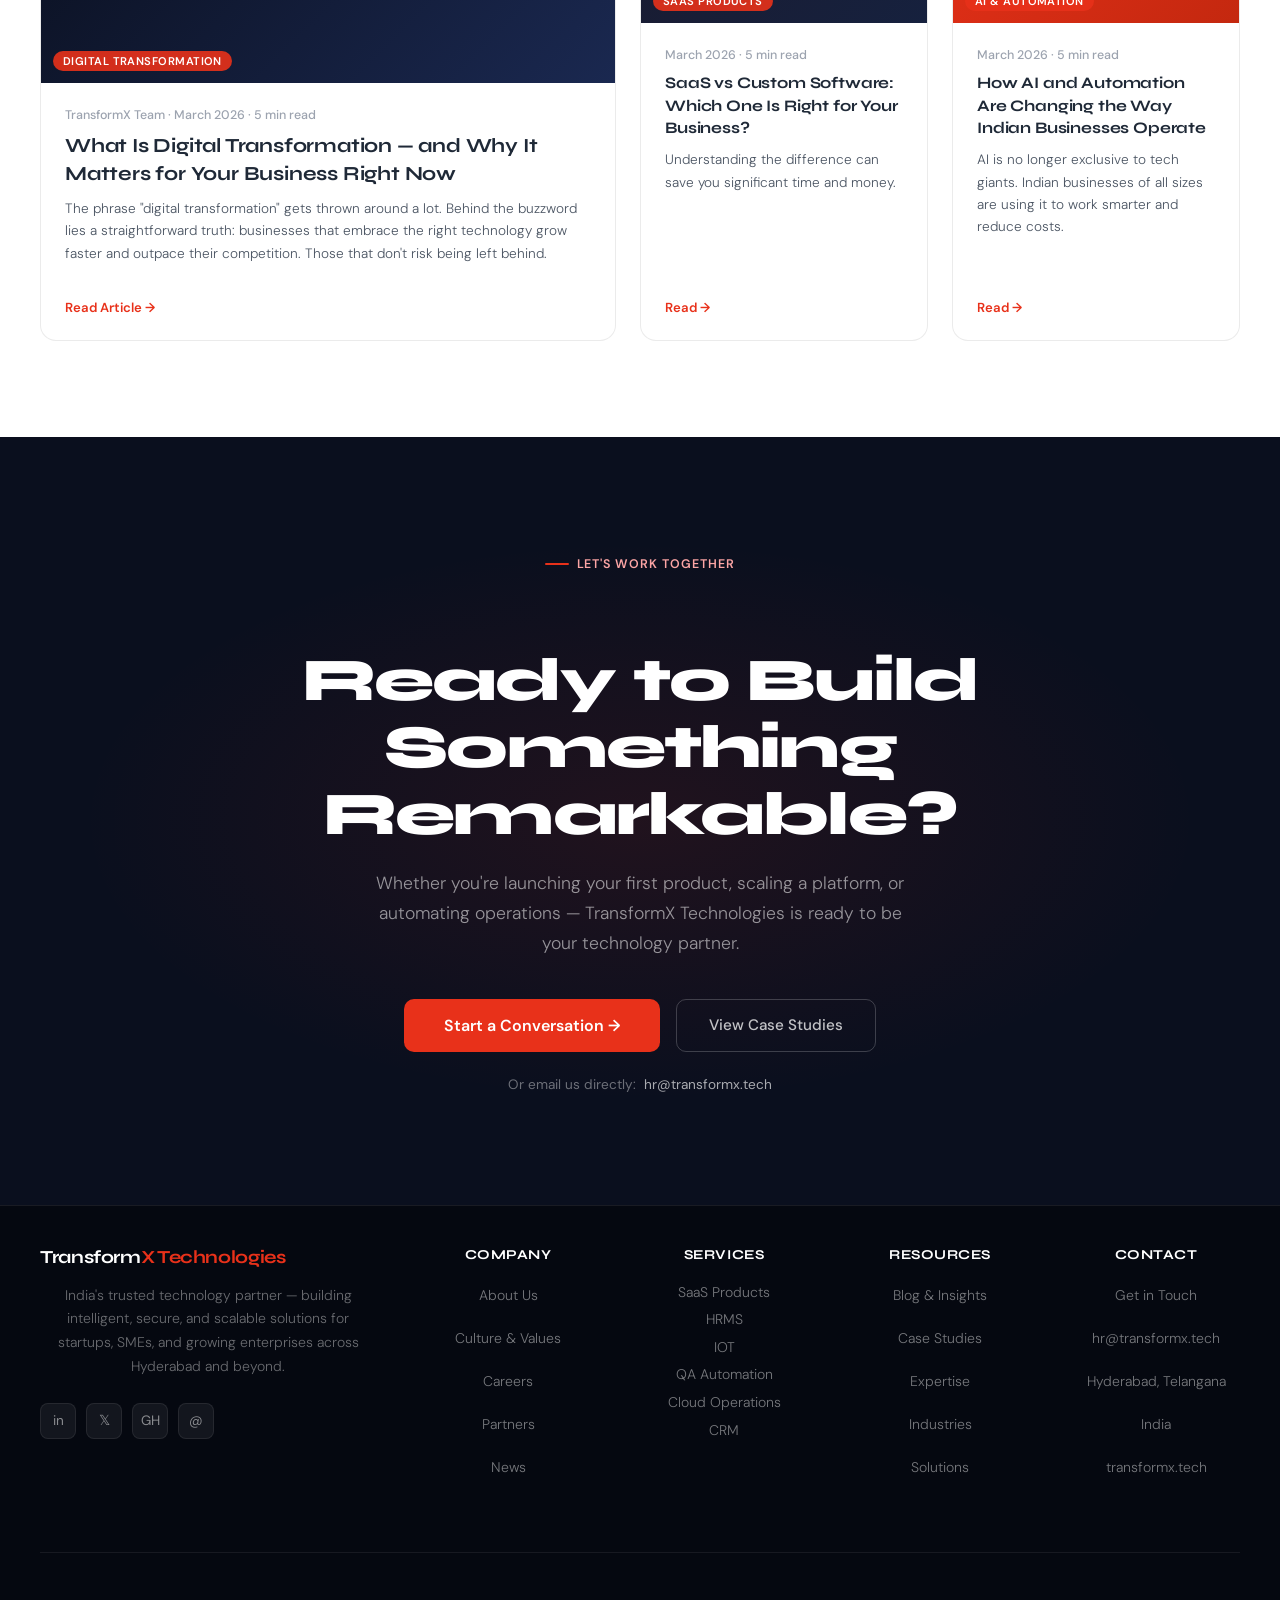
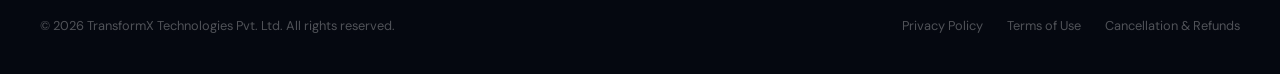
==== commit 81aa3641: "updated bot" ====
--- a/index.html
+++ b/index.html
@@ -429,6 +429,7 @@
 
 <!-- Chatbot Container -->
 <!-- Bot Container -->
+ <!--
 <div id="bot-container">
     <div id="chat-window" class="hidden">
         <div id="chat-header">
@@ -439,7 +440,7 @@
             <div class="bot-msg">Hi! I am TransformX Bot. How can I assist you today?</div>
         </div>
         <div id="chat-footer">
-            <!-- Text color forced to Black here -->
+            
             <input type="text" id="user-input" placeholder="Type your message..." autocomplete="off" style="color: black !important; background-color: white !important;">
             <button onclick="sendMessage()" id="send-btn">Send</button>
         </div>
@@ -452,6 +453,7 @@
         </div>
     </div>
 </div>
+-->
 
 <!-- FOOTER -->
 <footer>
